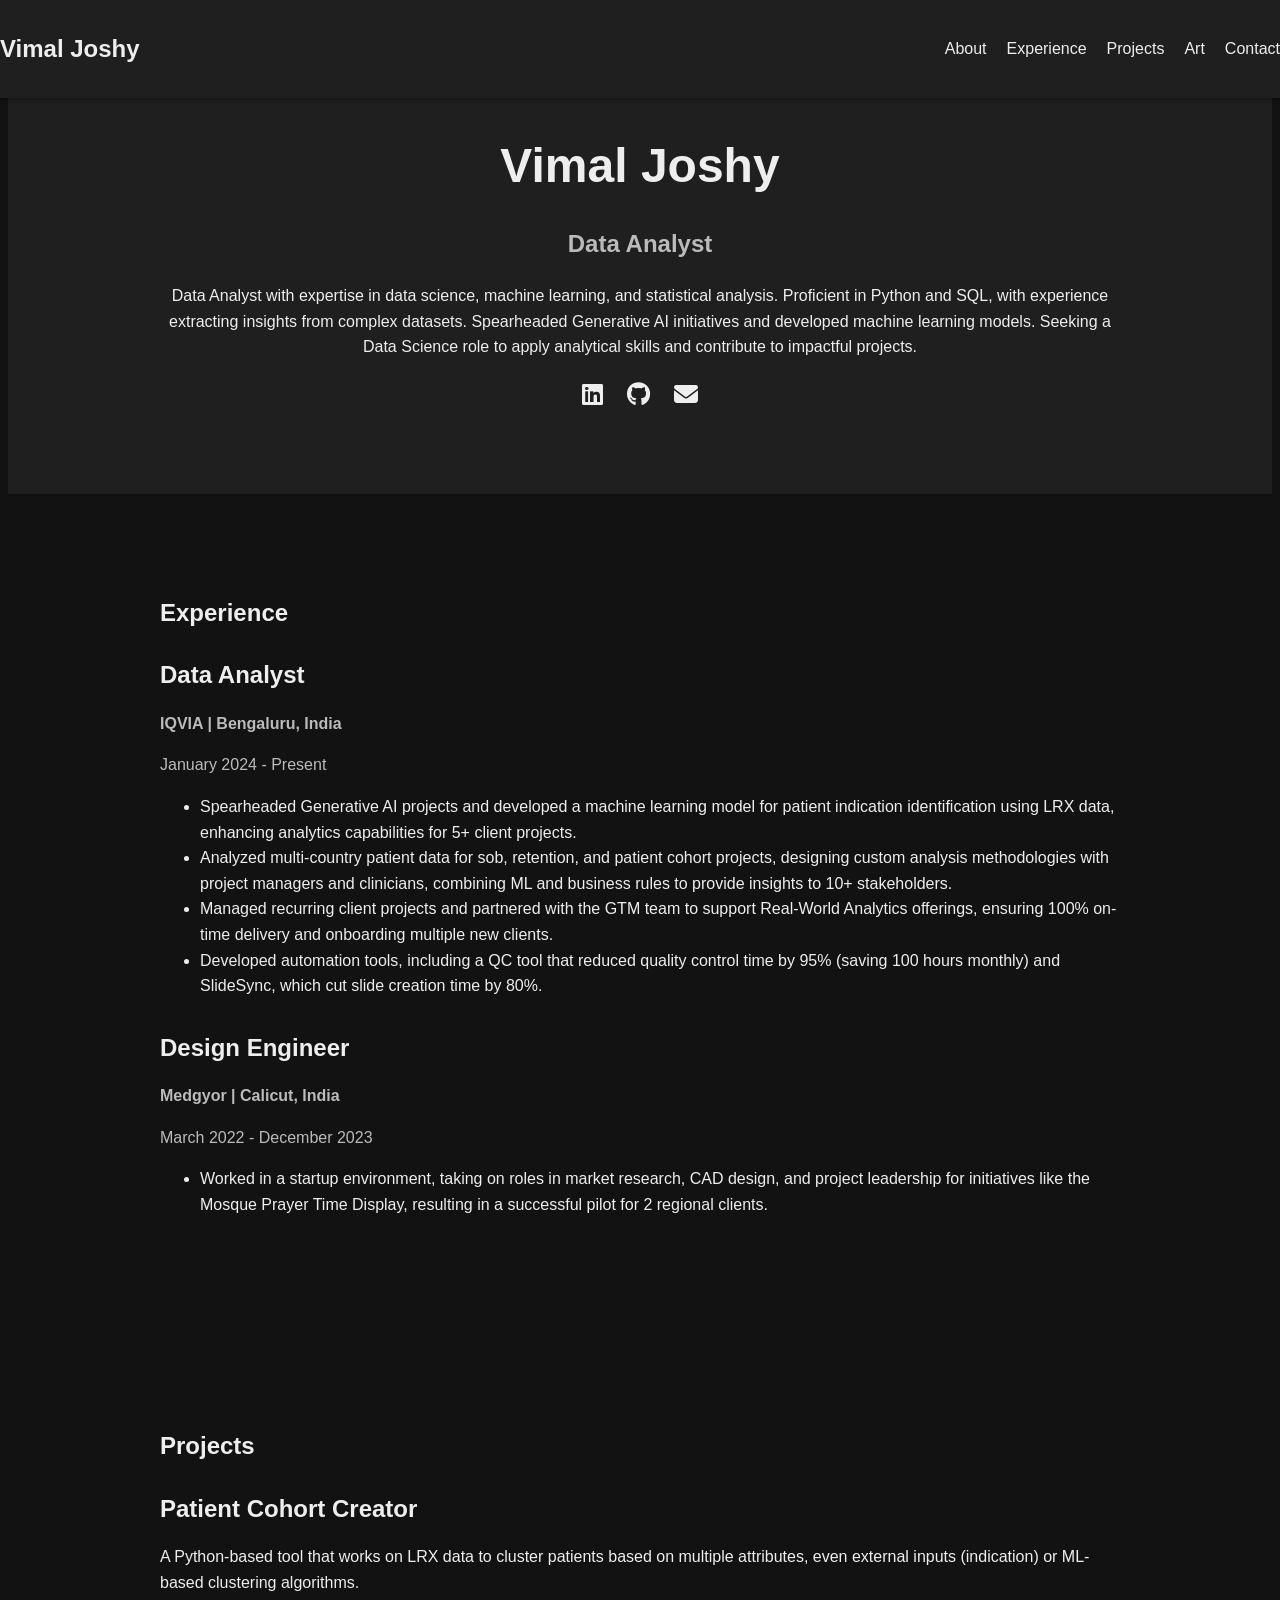
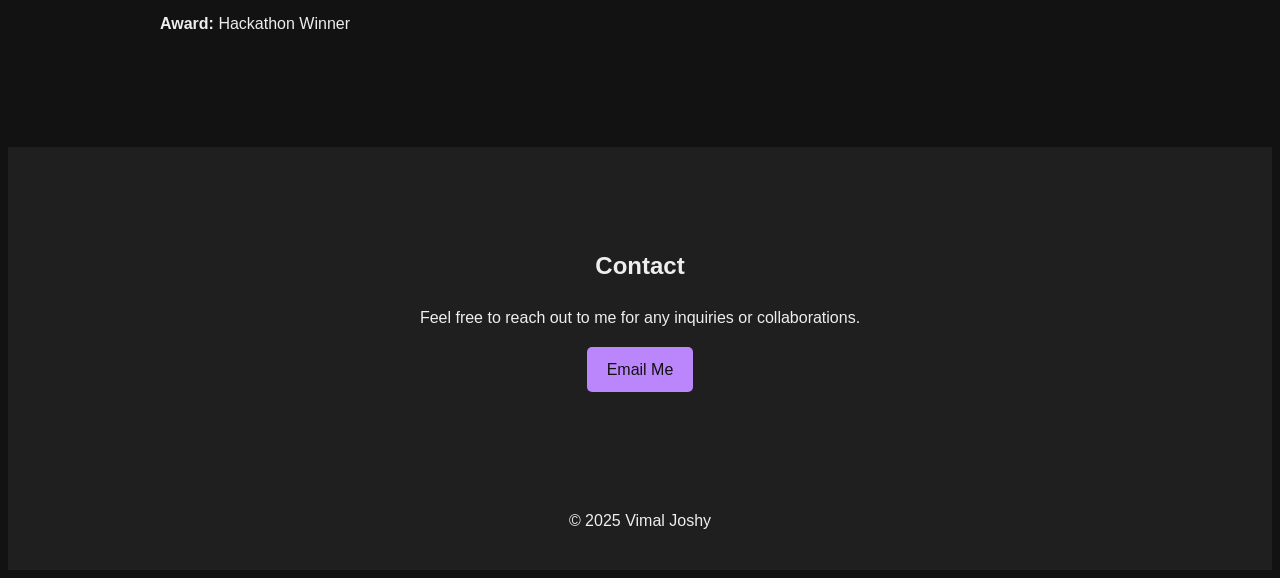
==== index.html @ 8102b86f "feat: Add dark theme and art page" ====
<!DOCTYPE html>
<html lang="en">
<head>
    <meta charset="UTF-8">
    <meta name="viewport" content="width=device-width, initial-scale=1.0">
    <title>Vimal Joshy | Data Analyst</title>
    <link rel="stylesheet" href="css/styles.css">
    <link rel="stylesheet" href="https://cdnjs.cloudflare.com/ajax/libs/font-awesome/6.5.1/css/all.min.css">
</head>
<body>
    <header>
        <nav>
            <div class="logo">
                <a href="#">Vimal Joshy</a>
            </div>
            <ul class="nav-links">
                <li><a href="#about">About</a></li>
                <li><a href="#experience">Experience</a></li>
                <li><a href="#projects">Projects</a></li>
                <li><a href="art.html">Art</a></li>
                <li><a href="#contact">Contact</a></li>
            </ul>
        </nav>
    </header>

    <section id="about">
        <div class="container">
            <h1>Vimal Joshy</h1>
            <h2>Data Analyst</h2>
            <p>Data Analyst with expertise in data science, machine learning, and statistical analysis. Proficient in Python and SQL, with experience extracting insights from complex datasets. Spearheaded Generative AI initiatives and developed machine learning models. Seeking a Data Science role to apply analytical skills and contribute to impactful projects.</p>
            <div class="social-links">
                <a href="https://www.linkedin.com/in/vimaljoshy/" target="_blank"><i class="fab fa-linkedin"></i></a>
                <a href="https://github.com/vmljsy" target="_blank"><i class="fab fa-github"></i></a>
                <a href="mailto:vimaljoshy2011@gmail.com"><i class="fas fa-envelope"></i></a>
            </div>
        </div>
    </section>

    <section id="experience">
        <div class="container">
            <h2>Experience</h2>
            <div class="job">
                <h3>Data Analyst</h3>
                <p class="company">IQVIA | Bengaluru, India</p>
                <p class="date">January 2024 - Present</p>
                <ul>
                    <li>Spearheaded Generative AI projects and developed a machine learning model for patient indication identification using LRX data, enhancing analytics capabilities for 5+ client projects.</li>
                    <li>Analyzed multi-country patient data for sob, retention, and patient cohort projects, designing custom analysis methodologies with project managers and clinicians, combining ML and business rules to provide insights to 10+ stakeholders.</li>
                    <li>Managed recurring client projects and partnered with the GTM team to support Real-World Analytics offerings, ensuring 100% on-time delivery and onboarding multiple new clients.</li>
                    <li>Developed automation tools, including a QC tool that reduced quality control time by 95% (saving 100 hours monthly) and SlideSync, which cut slide creation time by 80%.</li>
                </ul>
            </div>
            <div class="job">
                <h3>Design Engineer</h3>
                <p class="company">Medgyor | Calicut, India</p>
                <p class="date">March 2022 - December 2023</p>
                <ul>
                    <li>Worked in a startup environment, taking on roles in market research, CAD design, and project leadership for initiatives like the Mosque Prayer Time Display, resulting in a successful pilot for 2 regional clients.</li>
                </ul>
            </div>
        </div>
    </section>

    <section id="projects">
        <div class="container">
            <h2>Projects</h2>
            <div class="project">
                <h3>Patient Cohort Creator</h3>
                <p>A Python-based tool that works on LRX data to cluster patients based on multiple attributes, even external inputs (indication) or ML-based clustering algorithms.</p>
                <p><strong>Award:</strong> Hackathon Winner</p>
            </div>
            </div>
    </section>

    <section id="contact">
        <div class="container">
            <h2>Contact</h2>
            <p>Feel free to reach out to me for any inquiries or collaborations.</p>
            <a href="mailto:vimaljoshy2011@gmail.com" class="btn">Email Me</a>
        </div>
    </section>

    <footer>
        <div class="container">
            <p>&copy; 2025 Vimal Joshy</p>
        </div>
    </footer>

    <script src="js/script.js"></script>
</body>
</html>
---- css/styles.css ----
/* General Styles */
body {
    font-family: 'Roboto', sans-serif;
    line-height: 1.6;
    color: #eee;
    background-color: #121212;
}

.container {
    max-width: 960px;
    margin: 0 auto;
    padding: 0 20px;
}

/* Header */
header {
    background-color: #1f1f1f;
    box-shadow: 0 2px 5px rgba(0, 0, 0, 0.3);
    position: fixed;
    top: 0;
    left: 0;
    width: 100%;
    z-index: 100;
}

nav {
    display: flex;
    justify-content: space-between;
    align-items: center;
    padding: 20px 0;
}

.logo a {
    font-size: 24px;
    font-weight: bold;
    color: #eee;
    text-decoration: none;
}

.nav-links {
    display: flex;
    list-style: none;
}

.nav-links li {
    margin-left: 20px;
}

.nav-links a {
    color: #eee;
    text-decoration: none;
    transition: color 0.3s ease;
}

.nav-links a:hover {
    color: #bb86fc;
}

/* Sections */
section {
    padding: 80px 0;
}

#about {
    background-color: #1f1f1f;
    text-align: center;
}

#about h1 {
    font-size: 48px;
    margin-bottom: 10px;
}

#about h2 {
    font-size: 24px;
    color: #bbb;
    margin-bottom: 20px;
}

.social-links a {
    font-size: 24px;
    color: #eee;
    margin: 0 10px;
    transition: color 0.3s ease;
}

.social-links a:hover {
    color: #bb86fc;
}

/* Experience */
.job {
    margin-bottom: 30px;
}

.job h3 {
    font-size: 24px;
    margin-bottom: 5px;
}

.job .company {
    font-weight: bold;
    color: #bbb;
}

.job .date {
    color: #bbb;
}

/* Projects */
.project {
    margin-bottom: 30px;
}

.project h3 {
    font-size: 24px;
    margin-bottom: 5px;
}

/* Contact */
#contact {
    background-color: #1f1f1f;
    text-align: center;
}

.btn {
    display: inline-block;
    background-color: #bb86fc;
    color: #121212;
    padding: 10px 20px;
    border-radius: 5px;
    text-decoration: none;
    transition: background-color 0.3s ease;
}

.btn:hover {
    background-color: #a362f7;
}

/* Footer */
footer {
    background-color: #1f1f1f;
    color: #eee;
    text-align: center;
    padding: 20px 0;
}
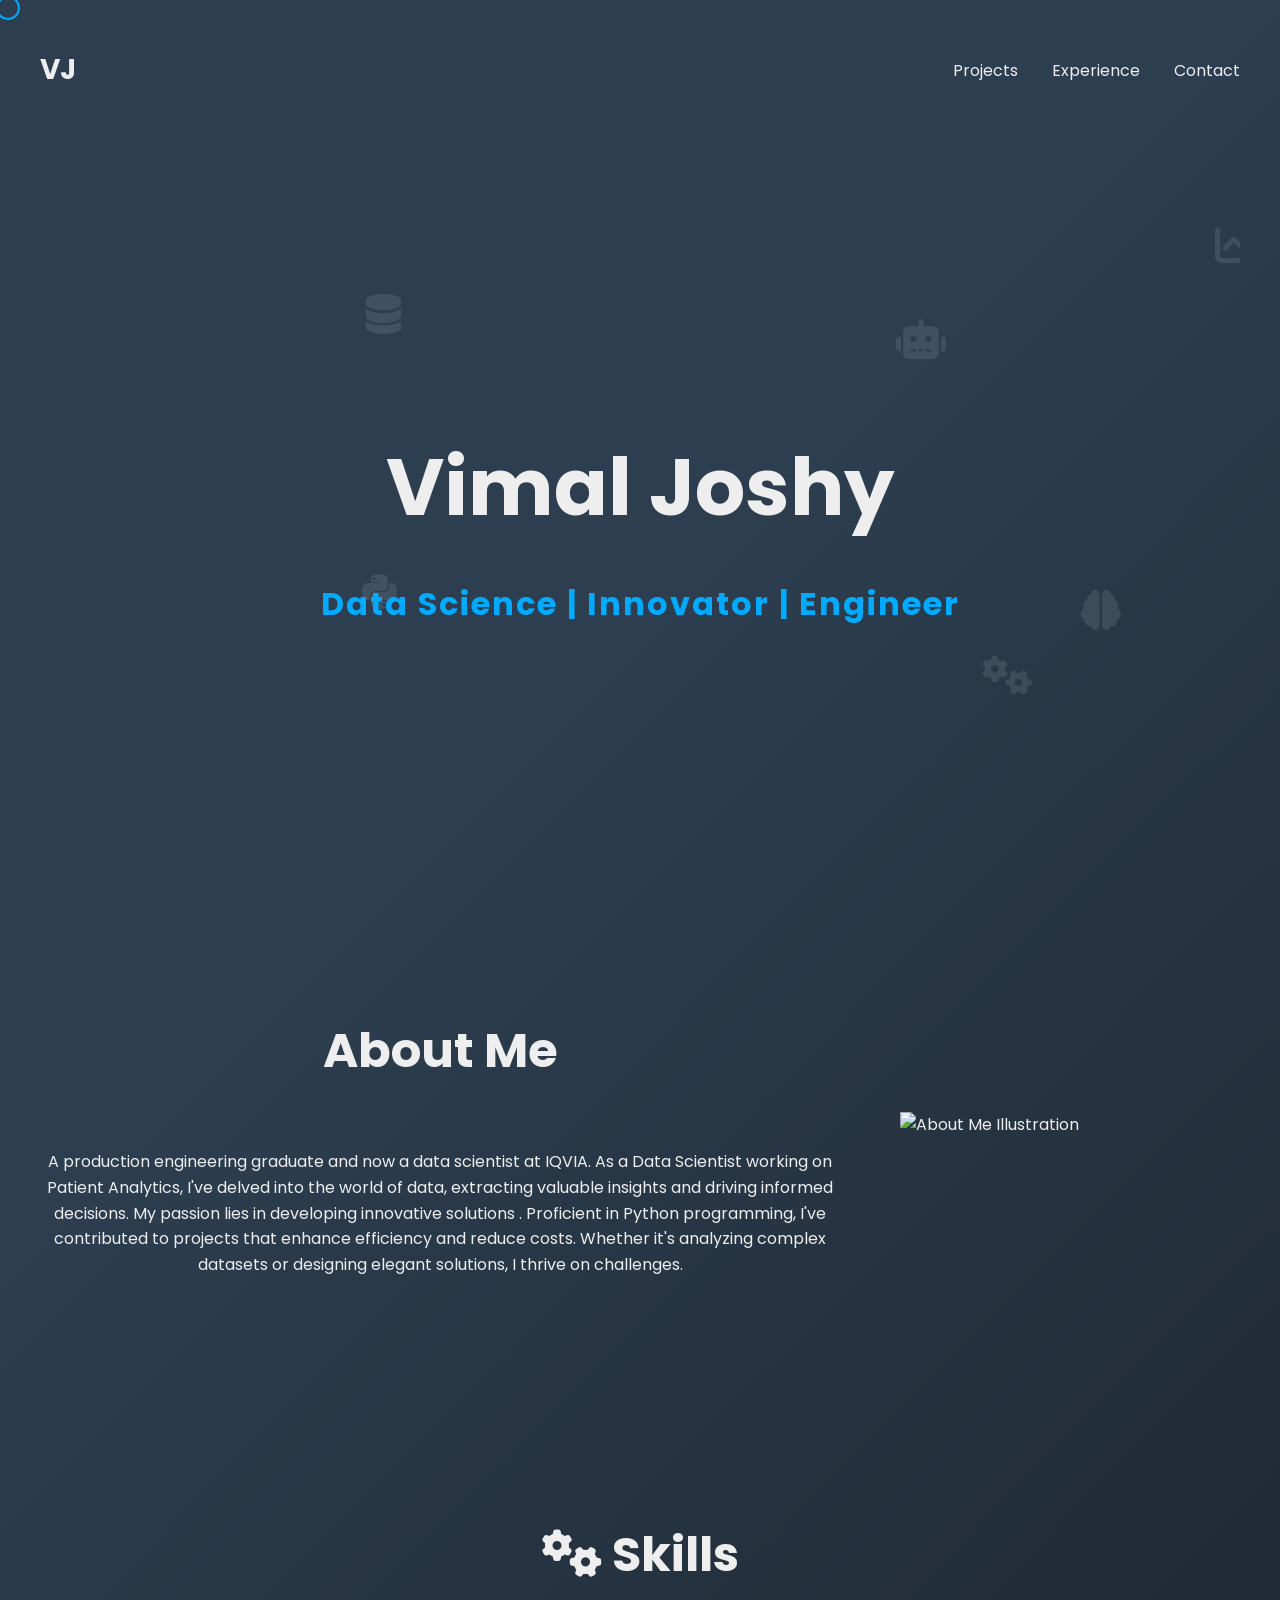
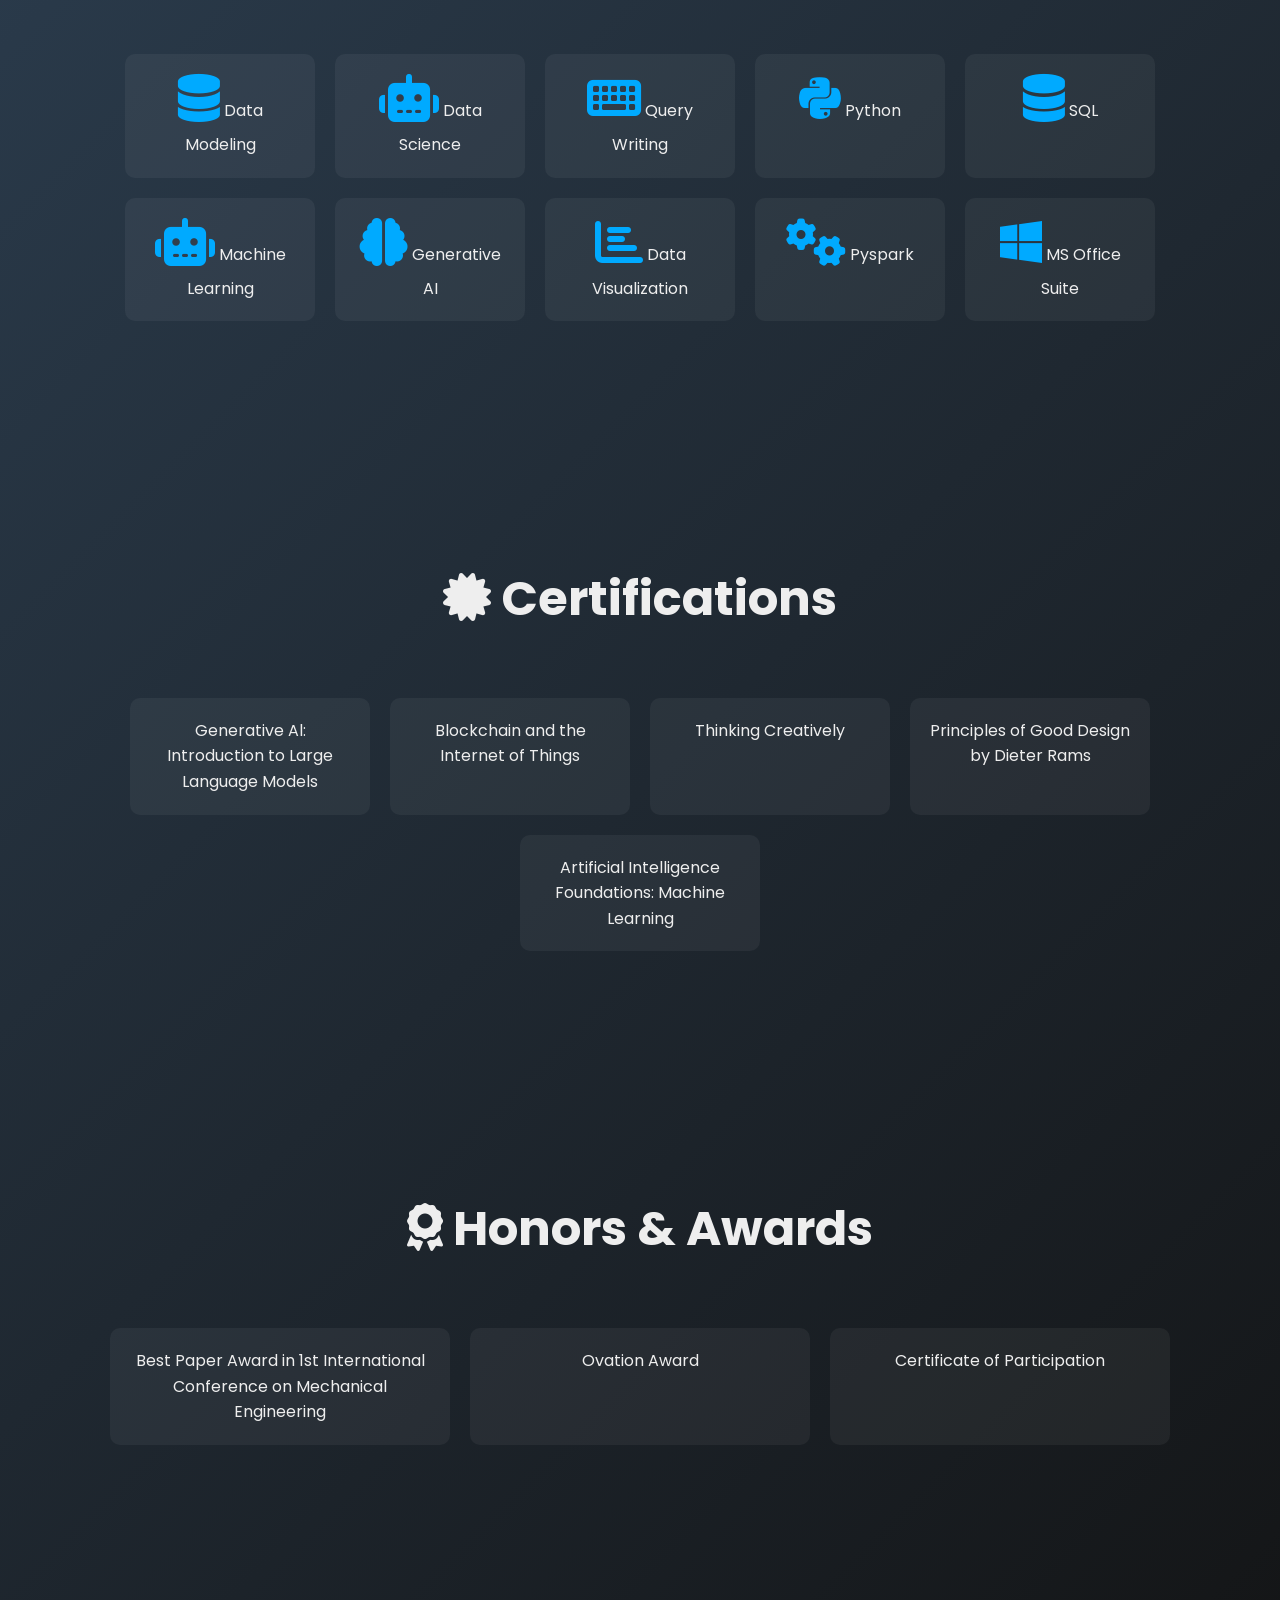
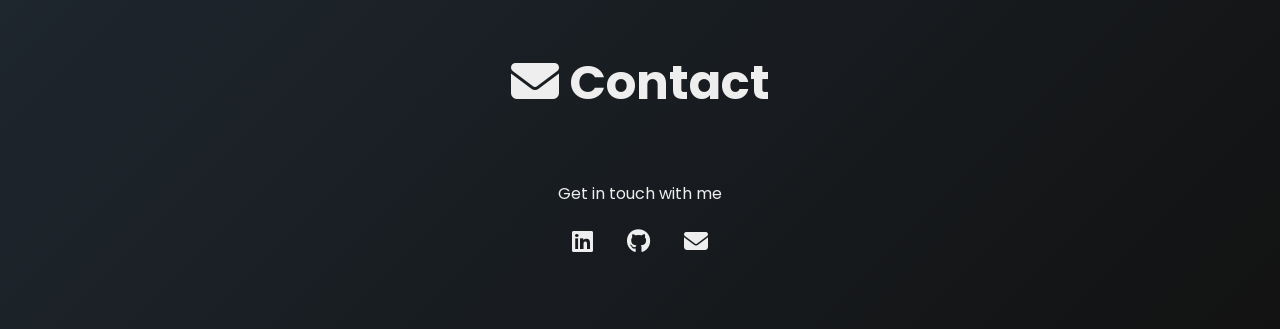
==== commit 6bfc036c: "feat: Update website with new content and design" ====
--- a/index.html
+++ b/index.html
@@ -5,86 +5,99 @@
     <meta name="viewport" content="width=device-width, initial-scale=1.0">
     <title>Vimal Joshy | Data Analyst</title>
     <link rel="stylesheet" href="css/styles.css">
+    <link rel="shortcut icon" href="favicon.ico" type="image/x-icon">
     <link rel="stylesheet" href="https://cdnjs.cloudflare.com/ajax/libs/font-awesome/6.5.1/css/all.min.css">
 </head>
 <body>
-    <header>
-        <nav>
+    <div class="cursor"></div>
+
+    <div class="container">
+        <header>
             <div class="logo">
-                <a href="#">Vimal Joshy</a>
+                <a href="#">VJ</a>
             </div>
-            <ul class="nav-links">
-                <li><a href="#about">About</a></li>
-                <li><a href="#experience">Experience</a></li>
-                <li><a href="#projects">Projects</a></li>
-                <li><a href="art.html">Art</a></li>
-                <li><a href="#contact">Contact</a></li>
-            </ul>
-        </nav>
-    </header>
+            <nav>
+                <a href="#projects">Projects</a>
+                <a href="#experience">Experience</a>
+                <a href="#contact">Contact</a>
+            </nav>
+        </header>
 
-    <section id="about">
-        <div class="container">
-            <h1>Vimal Joshy</h1>
-            <h2>Data Analyst</h2>
-            <p>Data Analyst with expertise in data science, machine learning, and statistical analysis. Proficient in Python and SQL, with experience extracting insights from complex datasets. Spearheaded Generative AI initiatives and developed machine learning models. Seeking a Data Science role to apply analytical skills and contribute to impactful projects.</p>
+        <main>
+            <section id="hero">
+                <div class="floating-icons">
+                    <i class="fas fa-brain"></i>
+                    <i class="fas fa-database"></i>
+                    <i class="fas fa-robot"></i>
+                    <i class="fas fa-chart-line"></i>
+                    <i class="fab fa-python"></i>
+                    <i class="fas fa-cogs"></i>
+                </div>
+                <div class="hero-content">
+                    <h1>Vimal Joshy</h1>
+                    <h2>Data Science | Innovator | Engineer</h2>
+                </div>
+            </section>
+
+            <section id="about">
+                <div class="about-content">
+                    <div class="about-text">
+                        <h2>About Me</h2>
+                        <p>A production engineering graduate and now a data scientist at IQVIA. As a Data Scientist working on Patient Analytics, I've delved into the world of data, extracting valuable insights and driving informed decisions. My passion lies in developing innovative solutions . Proficient in Python programming, I've contributed to projects that enhance efficiency and reduce costs. Whether it's analyzing complex datasets or designing elegant solutions, I thrive on challenges.</p>
+                    </div>
+                    <div class="about-image">
+                        <img src="images/feeling_proud.svg" alt="About Me Illustration">
+                    </div>
+                </div>
+            </section>
+
+            <section id="skills">
+                <h2><i class="fas fa-cogs"></i> Skills</h2>
+                <div class="skills-container">
+                    <div class="skill-card"><i class="fas fa-database"></i> Data Modeling</div>
+                    <div class="skill-card"><i class="fas fa-robot"></i> Data Science</div>
+                    <div class="skill-card"><i class="fas fa-keyboard"></i> Query Writing</div>
+                    <div class="skill-card"><i class="fab fa-python"></i> Python</div>
+                    <div class="skill-card"><i class="fas fa-database"></i> SQL</div>
+                    <div class="skill-card"><i class="fas fa-robot"></i> Machine Learning</div>
+                    <div class="skill-card"><i class="fas fa-brain"></i> Generative AI</div>
+                    <div class="skill-card"><i class="fas fa-chart-bar"></i> Data Visualization</div>
+                    <div class="skill-card"><i class="fas fa-cogs"></i> Pyspark</div>
+                    <div class="skill-card"><i class="fab fa-windows"></i> MS Office Suite</div>
+                </div>
+            </section>
+
+            <section id="certifications">
+                <h2><i class="fas fa-certificate"></i> Certifications</h2>
+                <div class="certifications-container">
+                    <div class="certification-card">Generative Al: Introduction to Large Language Models</div>
+                    <div class="certification-card">Blockchain and the Internet of Things</div>
+                    <div class="certification-card">Thinking Creatively</div>
+                    <div class="certification-card">Principles of Good Design by Dieter Rams</div>
+                    <div class="certification-card">Artificial Intelligence Foundations: Machine Learning</div>
+                </div>
+            </section>
+
+            <section id="honors-awards">
+                <h2><i class="fas fa-award"></i> Honors & Awards</h2>
+                <div class="awards-container">
+                    <div class="award-card">Best Paper Award in 1st International Conference on Mechanical Engineering</div>
+                    <div class="award-card">Ovation Award</div>
+                    <div class="award-card">Certificate of Participation</div>
+                </div>
+            </section>
+        </main>
+
+        <footer id="contact">
+            <h2><i class="fas fa-envelope"></i> Contact</h2>
+            <p>Get in touch with me</p>
             <div class="social-links">
                 <a href="https://www.linkedin.com/in/vimaljoshy/" target="_blank"><i class="fab fa-linkedin"></i></a>
                 <a href="https://github.com/vmljsy" target="_blank"><i class="fab fa-github"></i></a>
                 <a href="mailto:vimaljoshy2011@gmail.com"><i class="fas fa-envelope"></i></a>
             </div>
-        </div>
-    </section>
-
-    <section id="experience">
-        <div class="container">
-            <h2>Experience</h2>
-            <div class="job">
-                <h3>Data Analyst</h3>
-                <p class="company">IQVIA | Bengaluru, India</p>
-                <p class="date">January 2024 - Present</p>
-                <ul>
-                    <li>Spearheaded Generative AI projects and developed a machine learning model for patient indication identification using LRX data, enhancing analytics capabilities for 5+ client projects.</li>
-                    <li>Analyzed multi-country patient data for sob, retention, and patient cohort projects, designing custom analysis methodologies with project managers and clinicians, combining ML and business rules to provide insights to 10+ stakeholders.</li>
-                    <li>Managed recurring client projects and partnered with the GTM team to support Real-World Analytics offerings, ensuring 100% on-time delivery and onboarding multiple new clients.</li>
-                    <li>Developed automation tools, including a QC tool that reduced quality control time by 95% (saving 100 hours monthly) and SlideSync, which cut slide creation time by 80%.</li>
-                </ul>
-            </div>
-            <div class="job">
-                <h3>Design Engineer</h3>
-                <p class="company">Medgyor | Calicut, India</p>
-                <p class="date">March 2022 - December 2023</p>
-                <ul>
-                    <li>Worked in a startup environment, taking on roles in market research, CAD design, and project leadership for initiatives like the Mosque Prayer Time Display, resulting in a successful pilot for 2 regional clients.</li>
-                </ul>
-            </div>
-        </div>
-    </section>
-
-    <section id="projects">
-        <div class="container">
-            <h2>Projects</h2>
-            <div class="project">
-                <h3>Patient Cohort Creator</h3>
-                <p>A Python-based tool that works on LRX data to cluster patients based on multiple attributes, even external inputs (indication) or ML-based clustering algorithms.</p>
-                <p><strong>Award:</strong> Hackathon Winner</p>
-            </div>
-            </div>
-    </section>
-
-    <section id="contact">
-        <div class="container">
-            <h2>Contact</h2>
-            <p>Feel free to reach out to me for any inquiries or collaborations.</p>
-            <a href="mailto:vimaljoshy2011@gmail.com" class="btn">Email Me</a>
-        </div>
-    </section>
-
-    <footer>
-        <div class="container">
-            <p>&copy; 2025 Vimal Joshy</p>
-        </div>
-    </footer>
+        </footer>
+    </div>
 
     <script src="js/script.js"></script>
 </body>
--- a/css/styles.css
+++ b/css/styles.css
@@ -1,146 +1,347 @@
+@import url('https://fonts.googleapis.com/css2?family=Poppins:wght@300;400;500;600;700&display=swap');
+
 /* General Styles */
 body {
-    font-family: 'Roboto', sans-serif;
+    font-family: 'Poppins', sans-serif;
     line-height: 1.6;
     color: #eee;
     background-color: #121212;
+    background-image: linear-gradient(315deg, #121212 0%, #2c3e50 74%);
+    overflow-x: hidden;
 }
 
 .container {
-    max-width: 960px;
+    max-width: 1200px;
     margin: 0 auto;
     padding: 0 20px;
 }
 
+/* Cursor */
+.cursor {
+    width: 20px;
+    height: 20px;
+    border: 2px solid #00aaff;
+    border-radius: 50%;
+    position: absolute;
+    pointer-events: none;
+    transform: translate(-50%, -50%);
+    transition: all 0.1s ease;
+    z-index: 9999;
+}
+
 /* Header */
 header {
-    background-color: #1f1f1f;
-    box-shadow: 0 2px 5px rgba(0, 0, 0, 0.3);
-    position: fixed;
+    display: flex;
+    justify-content: space-between;
+    align-items: center;
+    padding: 40px 0;
+}
+
+.logo a {
+    font-size: 28px;
+    font-weight: bold;
+    color: #eee;
+    text-decoration: none;
+}
+
+nav a {
+    margin-left: 30px;
+    color: #eee;
+    text-decoration: none;
+    transition: color 0.3s ease;
+}
+
+nav a:hover {
+    color: #00aaff;
+}
+
+/* Floating Icons */
+.floating-icons {
+    position: absolute;
     top: 0;
     left: 0;
     width: 100%;
-    z-index: 100;
-}
-
-nav {
-    display: flex;
+    height: 100%;
+    overflow: hidden;
+    z-index: -1;
+}
+
+.floating-icons i {
+    position: absolute;
+    color: rgba(255, 255, 255, 0.1);
+    font-size: 40px;
+    animation: float 20s infinite linear;
+}
+
+@keyframes float {
+    0% {
+        transform: translateY(0) rotate(0deg);
+    }
+    100% {
+        transform: translateY(-1000px) rotate(720deg);
+    }
+}
+
+/* Hero Section */
+#hero {
+    height: 60vh;
+    display: flex;
+    justify-content: center;
+    align-items: center;
+    text-align: center;
+}
+
+.hero-content h1 {
+    font-size: 80px;
+    margin-bottom: 10px;
+}
+
+.hero-content h2 {
+    font-size: 32px;
+    color: #00aaff;
+    letter-spacing: 2px;
+    margin-bottom: 20px;
+}
+
+.hero-content p {
+    font-size: 24px;
+    color: #bbb;
+}
+
+#about .about-content {
+    display: flex;
+    align-items: center;
+    gap: 60px;
+}
+
+#about .about-image img {
+    max-width: 400px;
+}
+
+/* Sections */
+section {
+    padding: 100px 0;
+    opacity: 0;
+    transform: translateY(50px);
+    transition: opacity 0.6s ease-out, transform 0.6s ease-out;
+}
+
+section.visible {
+    opacity: 1;
+    transform: translateY(0);
+}
+
+h2 {
+    font-size: 48px;
+    text-align: center;
+    margin-bottom: 60px;
+}
+
+/* About Section */
+#about p {
+    max-width: 800px;
+    margin: 0 auto;
+    text-align: center;
+}
+
+/* Skills Section */
+#skills .skills-container {
+    display: flex;
+    flex-wrap: wrap;
+    justify-content: center;
+    gap: 20px;
+}
+
+#skills .skill-card {
+    background-color: rgba(255, 255, 255, 0.05);
+    padding: 20px;
+    border-radius: 10px;
+    text-align: center;
+    transition: transform 0.3s ease, box-shadow 0.3s ease;
+    width: 150px;
+}
+
+#skills .skill-card:hover {
+    transform: translateY(-10px);
+    box-shadow: 0 10px 20px rgba(0, 0, 0, 0.3);
+}
+
+#skills .skill-card i {
+    font-size: 48px;
+    margin-bottom: 10px;
+    color: #00aaff;
+}
+
+/* Projects Section */
+#about .about-content {
+    display: flex;
+    align-items: center;
+    gap: 60px;
+}
+
+#about .about-image img {
+    max-width: 400px;
+}
+
+/* Projects Section */
+.project-card {
+    display: flex;
+    gap: 40px;
+    margin-bottom: 60px;
+    background-color: rgba(255, 255, 255, 0.05);
+    padding: 40px;
+    border-radius: 10px;
+    transition: transform 0.3s ease, box-shadow 0.3s ease;
+}
+
+.project-card:hover {
+    transform: translateY(-10px);
+    box-shadow: 0 10px 20px rgba(0, 0, 0, 0.3);
+}
+
+.project-image img {
+    width: 400px;
+    height: 300px;
+    object-fit: cover;
+    border-radius: 10px;
+}
+
+.project-info {
+    display: flex;
+    flex-direction: column;
     justify-content: space-between;
-    align-items: center;
-    padding: 20px 0;
-}
-
-.logo a {
-    font-size: 24px;
-    font-weight: bold;
-    color: #eee;
-    text-decoration: none;
-}
-
-.nav-links {
-    display: flex;
-    list-style: none;
-}
-
-.nav-links li {
-    margin-left: 20px;
-}
-
-.nav-links a {
-    color: #eee;
+}
+
+.project-info h3 {
+    font-size: 28px;
+    margin-bottom: 10px;
+}
+
+.project-links a {
+    margin-right: 20px;
+    color: #00aaff;
     text-decoration: none;
     transition: color 0.3s ease;
 }
 
-.nav-links a:hover {
-    color: #bb86fc;
-}
-
-/* Sections */
-section {
-    padding: 80px 0;
-}
-
-#about {
-    background-color: #1f1f1f;
-    text-align: center;
-}
-
-#about h1 {
-    font-size: 48px;
-    margin-bottom: 10px;
-}
-
-#about h2 {
-    font-size: 24px;
-    color: #bbb;
-    margin-bottom: 20px;
-}
-
-.social-links a {
+.project-links a:hover {
+    text-decoration: underline;
+}
+
+/* Experience Section */
+.experience-timeline {
+    position: relative;
+    max-width: 800px;
+    margin: 0 auto;
+}
+
+.experience-timeline::after {
+    content: '';
+    position: absolute;
+    width: 2px;
+    background-color: #00aaff;
+    top: 0;
+    bottom: 0;
+    left: 50%;
+    margin-left: -1px;
+}
+
+.timeline-item {
+    padding: 10px 40px;
+    position: relative;
+    width: 50%;
+}
+
+.timeline-item:nth-child(odd) {
+    left: 0;
+}
+
+.timeline-item:nth-child(even) {
+    left: 50%;
+}
+
+.timeline-dot {
+    content: '';
+    position: absolute;
+    width: 16px;
+    height: 16px;
+    background-color: #00aaff;
+    border-radius: 50%;
+    top: 28px;
+    z-index: 1;
+}
+
+.timeline-item:nth-child(odd) .timeline-dot {
+    right: -8px;
+}
+
+.timeline-item:nth-child(even) .timeline-dot {
+    left: -8px;
+}
+
+.timeline-content {
+    padding: 20px 30px;
+    background-color: rgba(255, 255, 255, 0.05);
+    border-radius: 10px;
+}
+
+/* Certifications Section */
+#certifications .certifications-container {
+    display: flex;
+    flex-wrap: wrap;
+    justify-content: center;
+    gap: 20px;
+}
+
+#certifications .certification-card {
+    background-color: rgba(255, 255, 255, 0.05);
+    padding: 20px;
+    border-radius: 10px;
+    text-align: center;
+    transition: transform 0.3s ease, box-shadow 0.3s ease;
+    width: 200px;
+}
+
+#certifications .certification-card:hover {
+    transform: translateY(-10px);
+    box-shadow: 0 10px 20px rgba(0, 0, 0, 0.3);
+}
+
+/* Honors-Awards Section */
+#honors-awards .awards-container {
+    display: flex;
+    flex-wrap: wrap;
+    justify-content: center;
+    gap: 20px;
+}
+
+#honors-awards .award-card {
+    background-color: rgba(255, 255, 255, 0.05);
+    padding: 20px;
+    border-radius: 10px;
+    text-align: center;
+    transition: transform 0.3s ease, box-shadow 0.3s ease;
+    width: 300px;
+}
+
+#honors-awards .award-card:hover {
+    transform: translateY(-10px);
+    box-shadow: 0 10px 20px rgba(0, 0, 0, 0.3);
+}
+
+/* Footer */
+footer {
+    text-align: center;
+    padding: 60px 0;
+}
+
+footer .social-links a {
     font-size: 24px;
     color: #eee;
-    margin: 0 10px;
+    margin: 0 15px;
     transition: color 0.3s ease;
 }
 
-.social-links a:hover {
-    color: #bb86fc;
-}
-
-/* Experience */
-.job {
-    margin-bottom: 30px;
-}
-
-.job h3 {
-    font-size: 24px;
-    margin-bottom: 5px;
-}
-
-.job .company {
-    font-weight: bold;
-    color: #bbb;
-}
-
-.job .date {
-    color: #bbb;
-}
-
-/* Projects */
-.project {
-    margin-bottom: 30px;
-}
-
-.project h3 {
-    font-size: 24px;
-    margin-bottom: 5px;
-}
-
-/* Contact */
-#contact {
-    background-color: #1f1f1f;
-    text-align: center;
-}
-
-.btn {
-    display: inline-block;
-    background-color: #bb86fc;
-    color: #121212;
-    padding: 10px 20px;
-    border-radius: 5px;
-    text-decoration: none;
-    transition: background-color 0.3s ease;
-}
-
-.btn:hover {
-    background-color: #a362f7;
-}
-
-/* Footer */
-footer {
-    background-color: #1f1f1f;
-    color: #eee;
-    text-align: center;
-    padding: 20px 0;
-}
+footer .social-links a:hover {
+    color: #00aaff;
+}
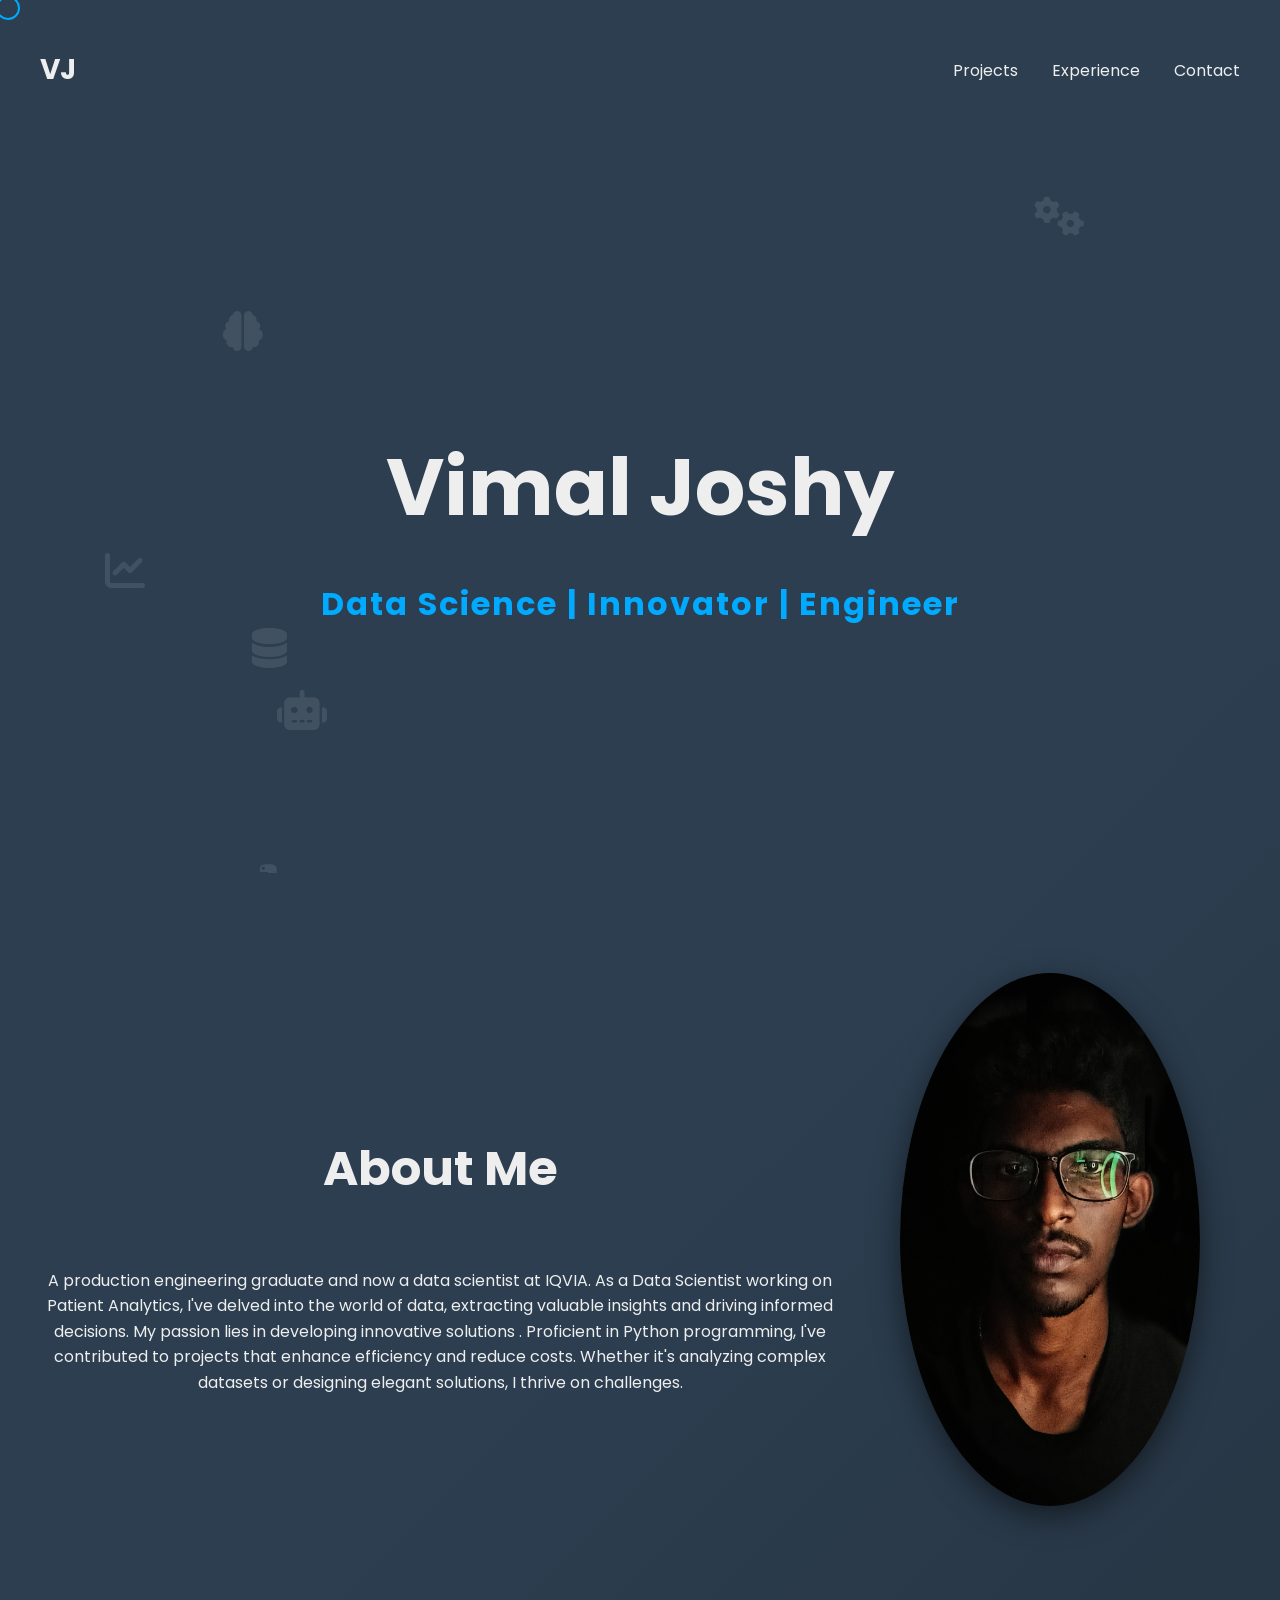
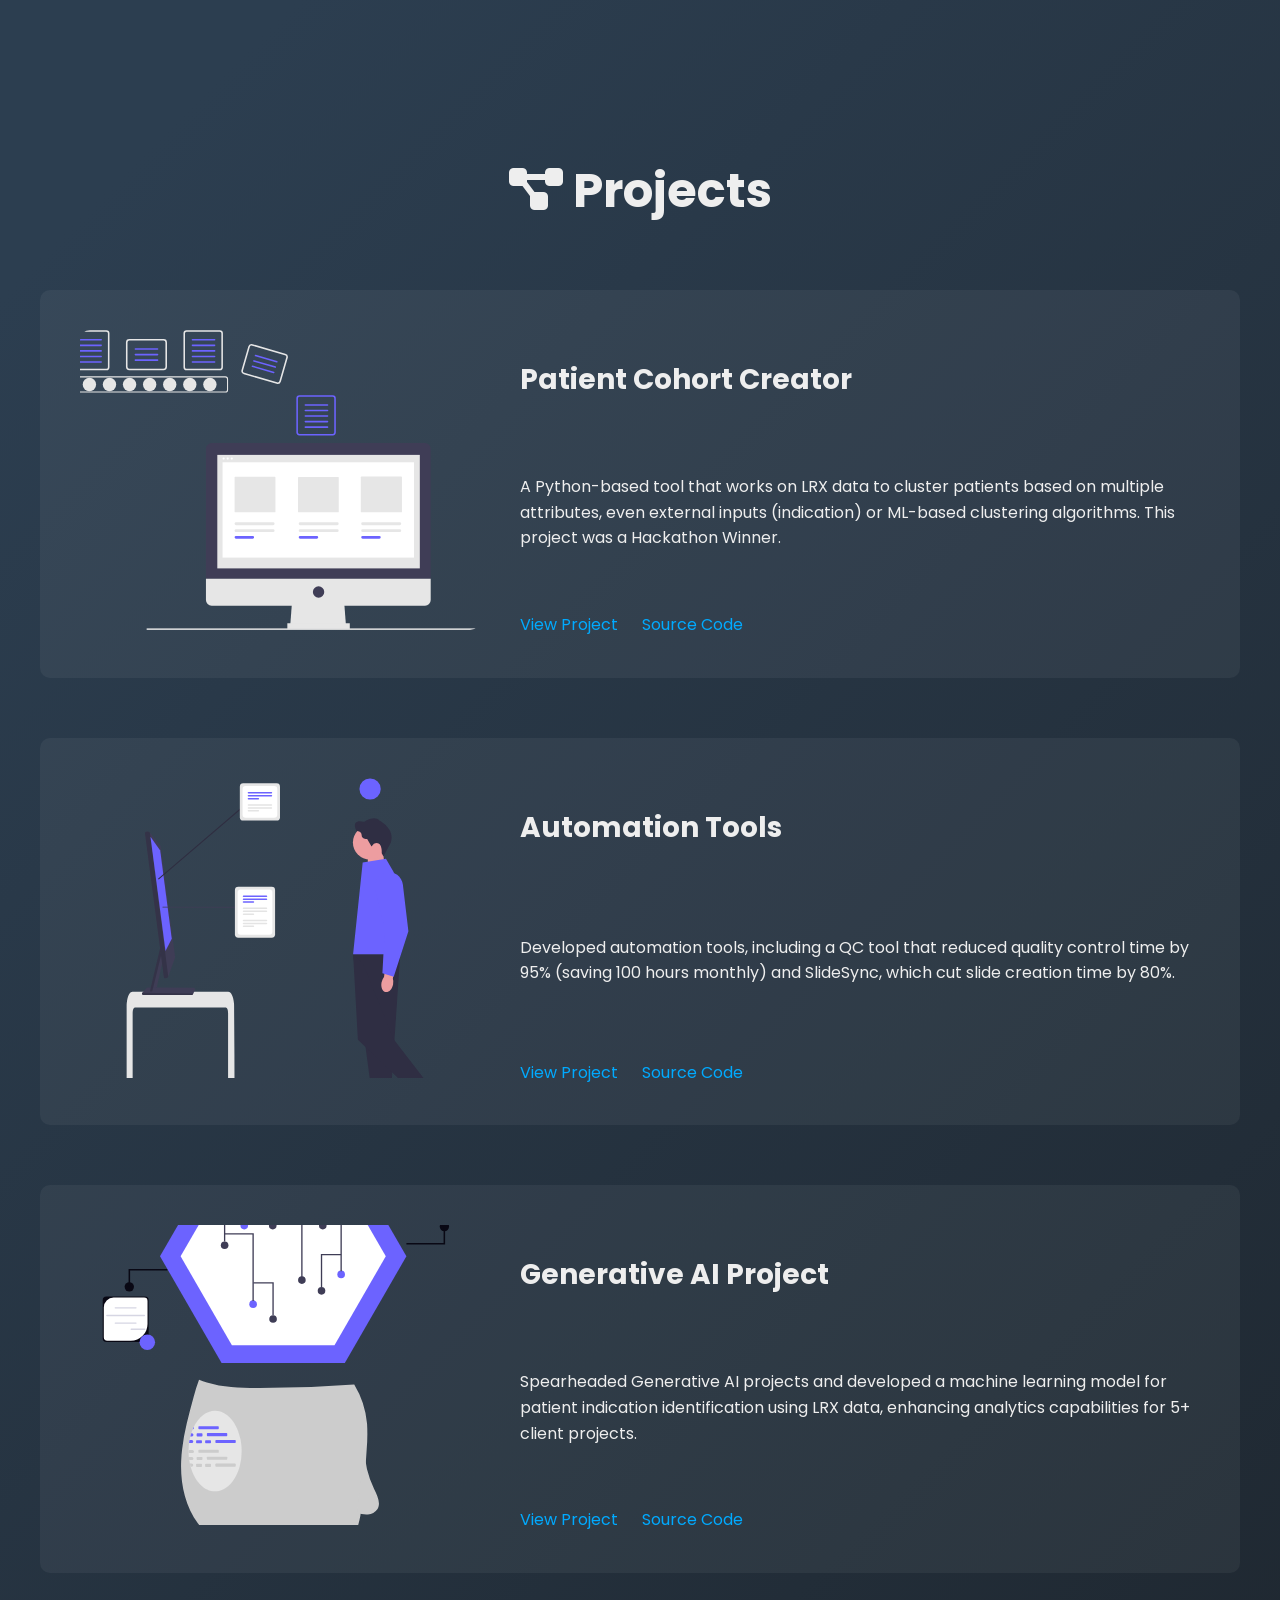
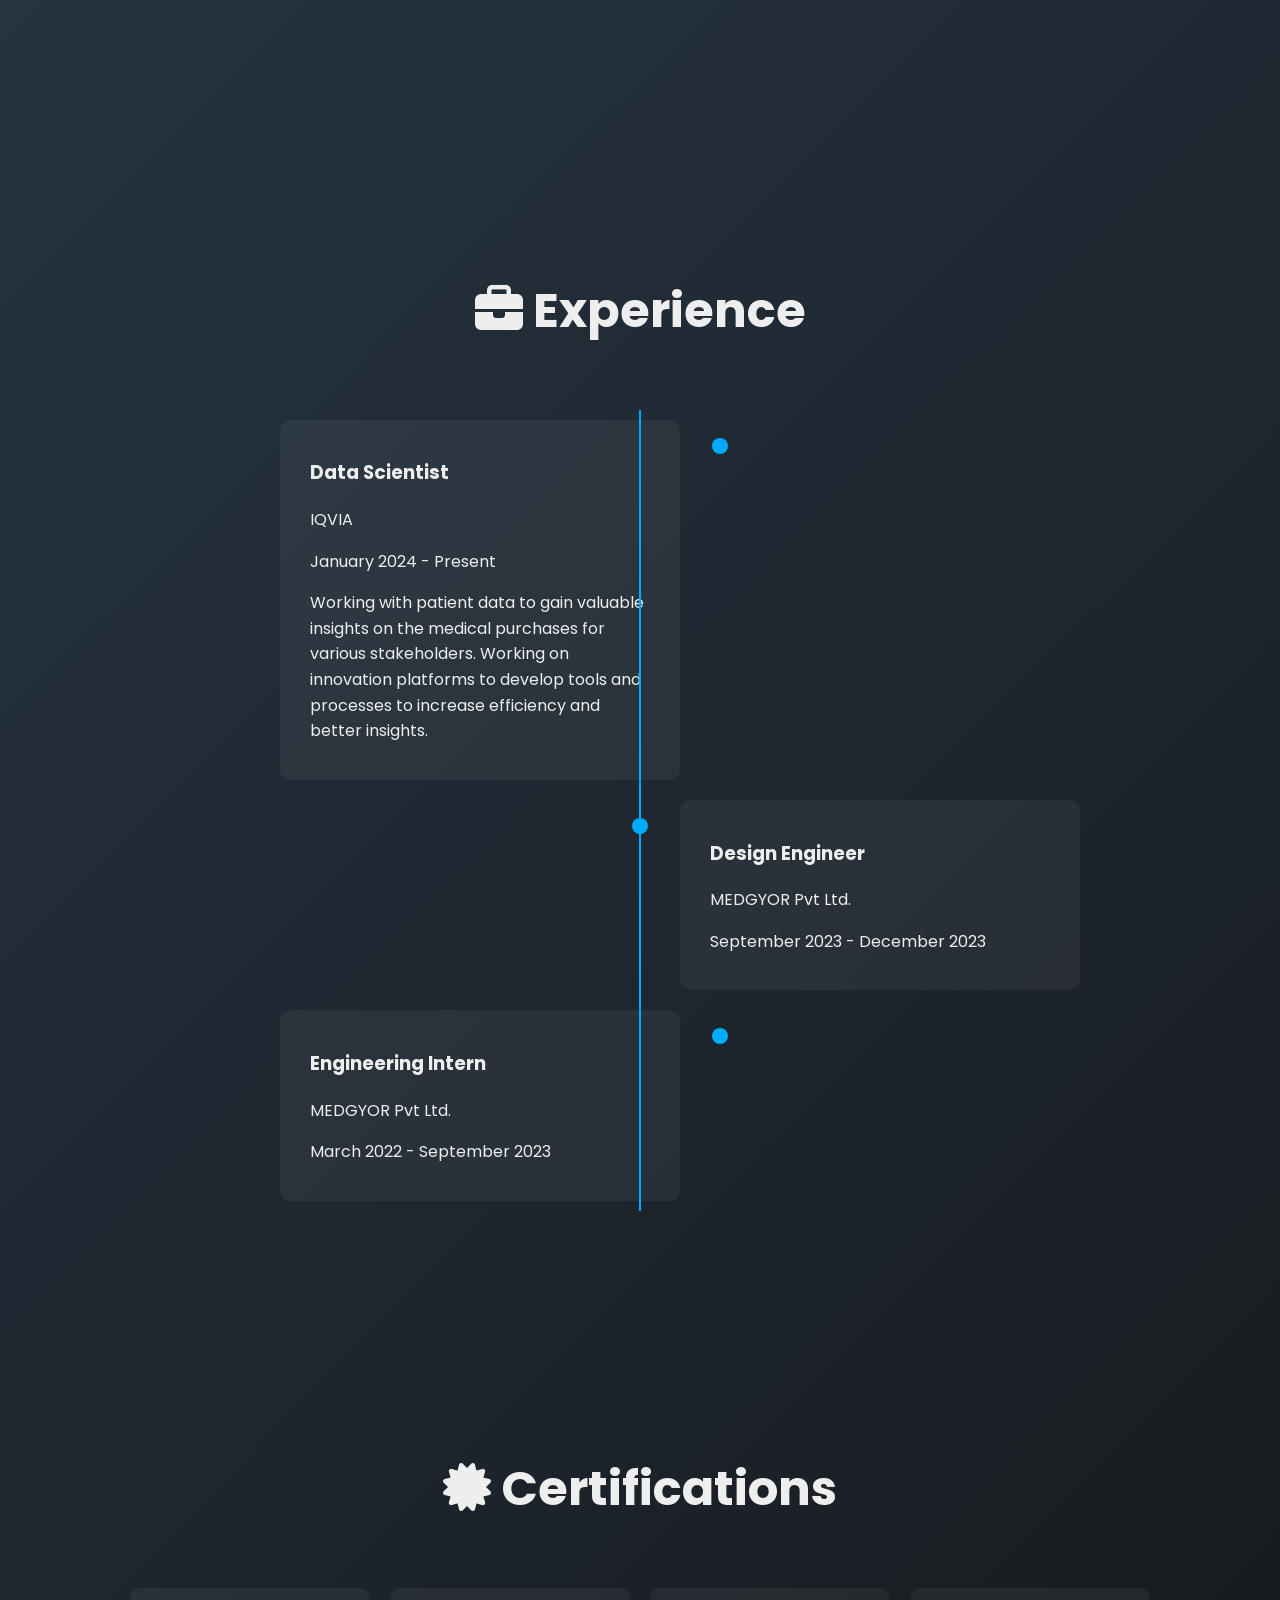
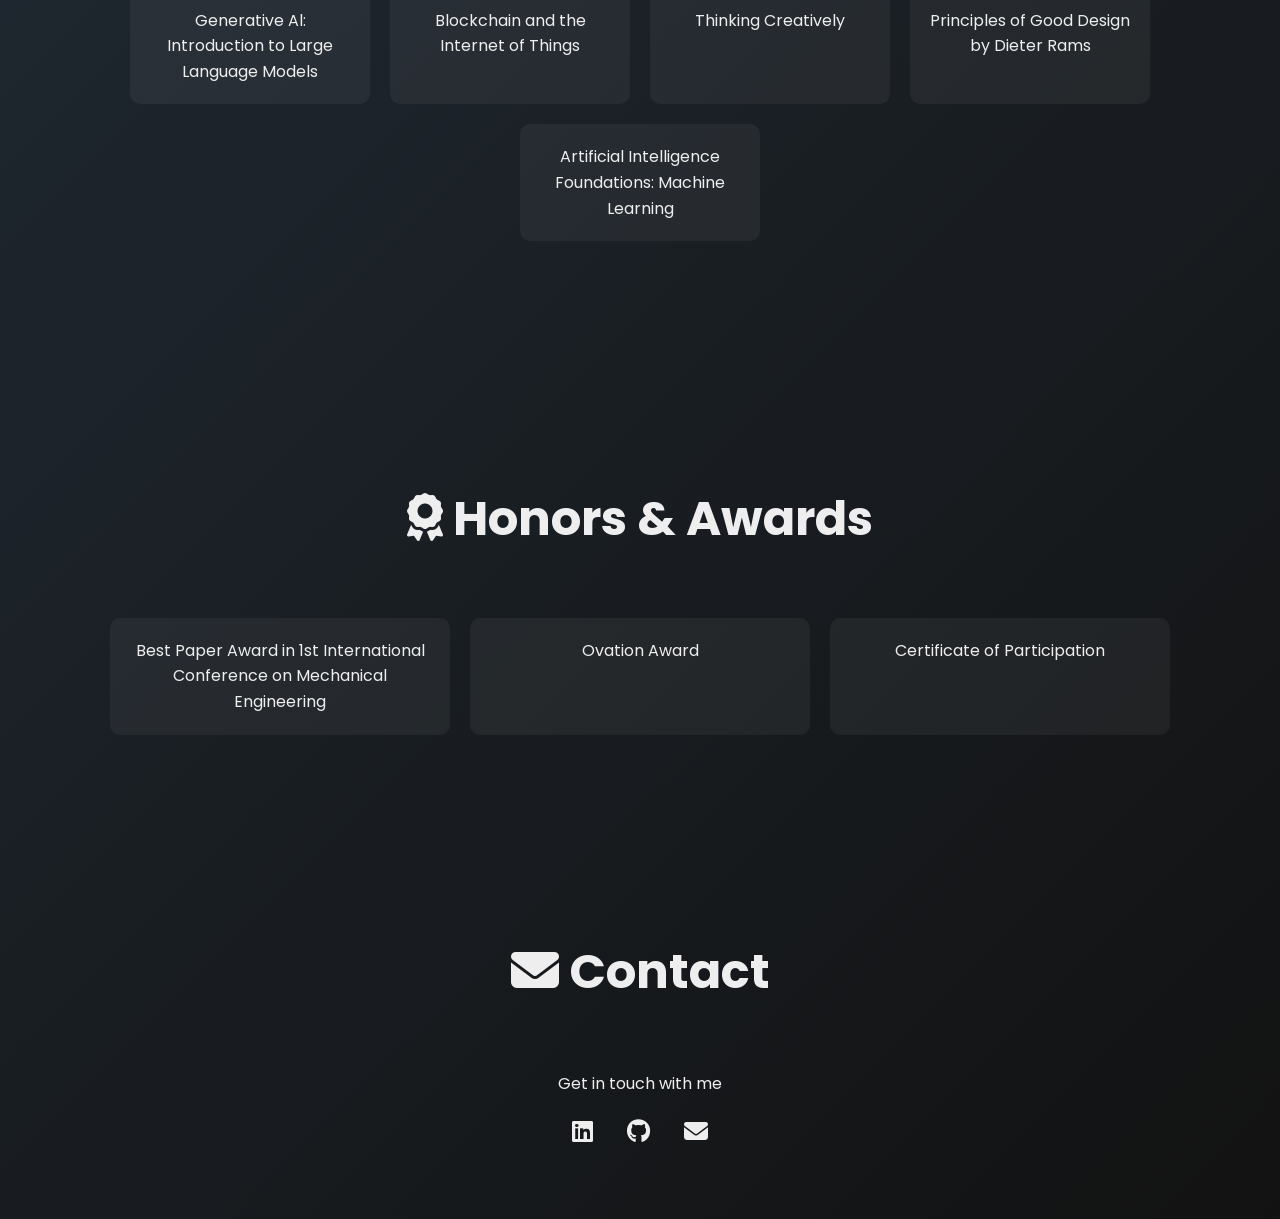
==== commit cbeb478c: "feat: Update website with new content and design" ====
--- a/index.html
+++ b/index.html
@@ -46,24 +46,82 @@
                         <p>A production engineering graduate and now a data scientist at IQVIA. As a Data Scientist working on Patient Analytics, I've delved into the world of data, extracting valuable insights and driving informed decisions. My passion lies in developing innovative solutions . Proficient in Python programming, I've contributed to projects that enhance efficiency and reduce costs. Whether it's analyzing complex datasets or designing elegant solutions, I thrive on challenges.</p>
                     </div>
                     <div class="about-image">
-                        <img src="images/feeling_proud.svg" alt="About Me Illustration">
+                        <img src="images/Profile_photo.jpg" alt="About Me Illustration">
                     </div>
                 </div>
             </section>
 
-            <section id="skills">
-                <h2><i class="fas fa-cogs"></i> Skills</h2>
-                <div class="skills-container">
-                    <div class="skill-card"><i class="fas fa-database"></i> Data Modeling</div>
-                    <div class="skill-card"><i class="fas fa-robot"></i> Data Science</div>
-                    <div class="skill-card"><i class="fas fa-keyboard"></i> Query Writing</div>
-                    <div class="skill-card"><i class="fab fa-python"></i> Python</div>
-                    <div class="skill-card"><i class="fas fa-database"></i> SQL</div>
-                    <div class="skill-card"><i class="fas fa-robot"></i> Machine Learning</div>
-                    <div class="skill-card"><i class="fas fa-brain"></i> Generative AI</div>
-                    <div class="skill-card"><i class="fas fa-chart-bar"></i> Data Visualization</div>
-                    <div class="skill-card"><i class="fas fa-cogs"></i> Pyspark</div>
-                    <div class="skill-card"><i class="fab fa-windows"></i> MS Office Suite</div>
+            <section id="projects">
+                <h2><i class="fas fa-project-diagram"></i> Projects</h2>
+                <div class="project-card">
+                    <div class="project-image">
+                        <img src="images/undraw_data-processing_z2q6.svg" alt="Project Image">
+                    </div>
+                    <div class="project-info">
+                        <h3>Patient Cohort Creator</h3>
+                        <p>A Python-based tool that works on LRX data to cluster patients based on multiple attributes, even external inputs (indication) or ML-based clustering algorithms. This project was a Hackathon Winner.</p>
+                        <div class="project-links">
+                            <a href="#">View Project</a>
+                            <a href="#">Source Code</a>
+                        </div>
+                    </div>
+                </div>
+                <div class="project-card">
+                    <div class="project-image">
+                        <img src="images/undraw_ai-answers_uxgx.svg" alt="Project Image">
+                    </div>
+                    <div class="project-info">
+                        <h3>Automation Tools</h3>
+                        <p>Developed automation tools, including a QC tool that reduced quality control time by 95% (saving 100 hours monthly) and SlideSync, which cut slide creation time by 80%.</p>
+                        <div class="project-links">
+                            <a href="#">View Project</a>
+                            <a href="#">Source Code</a>
+                        </div>
+                    </div>
+                </div>
+                <div class="project-card">
+                    <div class="project-image">
+                        <img src="images/undraw_artificial-intelligence_43qa.svg" alt="Project Image">
+                    </div>
+                    <div class="project-info">
+                        <h3>Generative AI Project</h3>
+                        <p>Spearheaded Generative AI projects and developed a machine learning model for patient indication identification using LRX data, enhancing analytics capabilities for 5+ client projects.</p>
+                        <div class="project-links">
+                            <a href="#">View Project</a>
+                            <a href="#">Source Code</a>
+                        </div>
+                    </div>
+                </div>
+            </section>
+
+            <section id="experience">
+                <h2><i class="fas fa-briefcase"></i> Experience</h2>
+                <div class="experience-timeline">
+                    <div class="timeline-item">
+                        <div class="timeline-dot"></div>
+                        <div class="timeline-content">
+                            <h3>Data Scientist</h3>
+                            <p>IQVIA</p>
+                            <p>January 2024 - Present</p>
+                            <p>Working with patient data to gain valuable insights on the medical purchases for various stakeholders. Working on innovation platforms to develop tools and processes to increase efficiency and better insights.</p>
+                        </div>
+                    </div>
+                    <div class="timeline-item">
+                        <div class="timeline-dot"></div>
+                        <div class="timeline-content">
+                            <h3>Design Engineer</h3>
+                            <p>MEDGYOR Pvt Ltd.</p>
+                            <p>September 2023 - December 2023</p>
+                        </div>
+                    </div>
+                    <div class="timeline-item">
+                        <div class="timeline-dot"></div>
+                        <div class="timeline-content">
+                            <h3>Engineering Intern</h3>
+                            <p>MEDGYOR Pvt Ltd.</p>
+                            <p>March 2022 - September 2023</p>
+                        </div>
+                    </div>
                 </div>
             </section>
 
--- a/css/styles.css
+++ b/css/styles.css
@@ -115,8 +115,12 @@
 }
 
 #about .about-image img {
-    max-width: 400px;
-}
+    max-width: 300px;
+    border-radius: 50%;
+    box-shadow: 0 10px 30px rgba(0, 0, 0, 0.5);
+    size-adjust: contain;
+}
+
 
 /* Sections */
 section {
@@ -173,17 +177,6 @@
 }
 
 /* Projects Section */
-#about .about-content {
-    display: flex;
-    align-items: center;
-    gap: 60px;
-}
-
-#about .about-image img {
-    max-width: 400px;
-}
-
-/* Projects Section */
 .project-card {
     display: flex;
     gap: 40px;
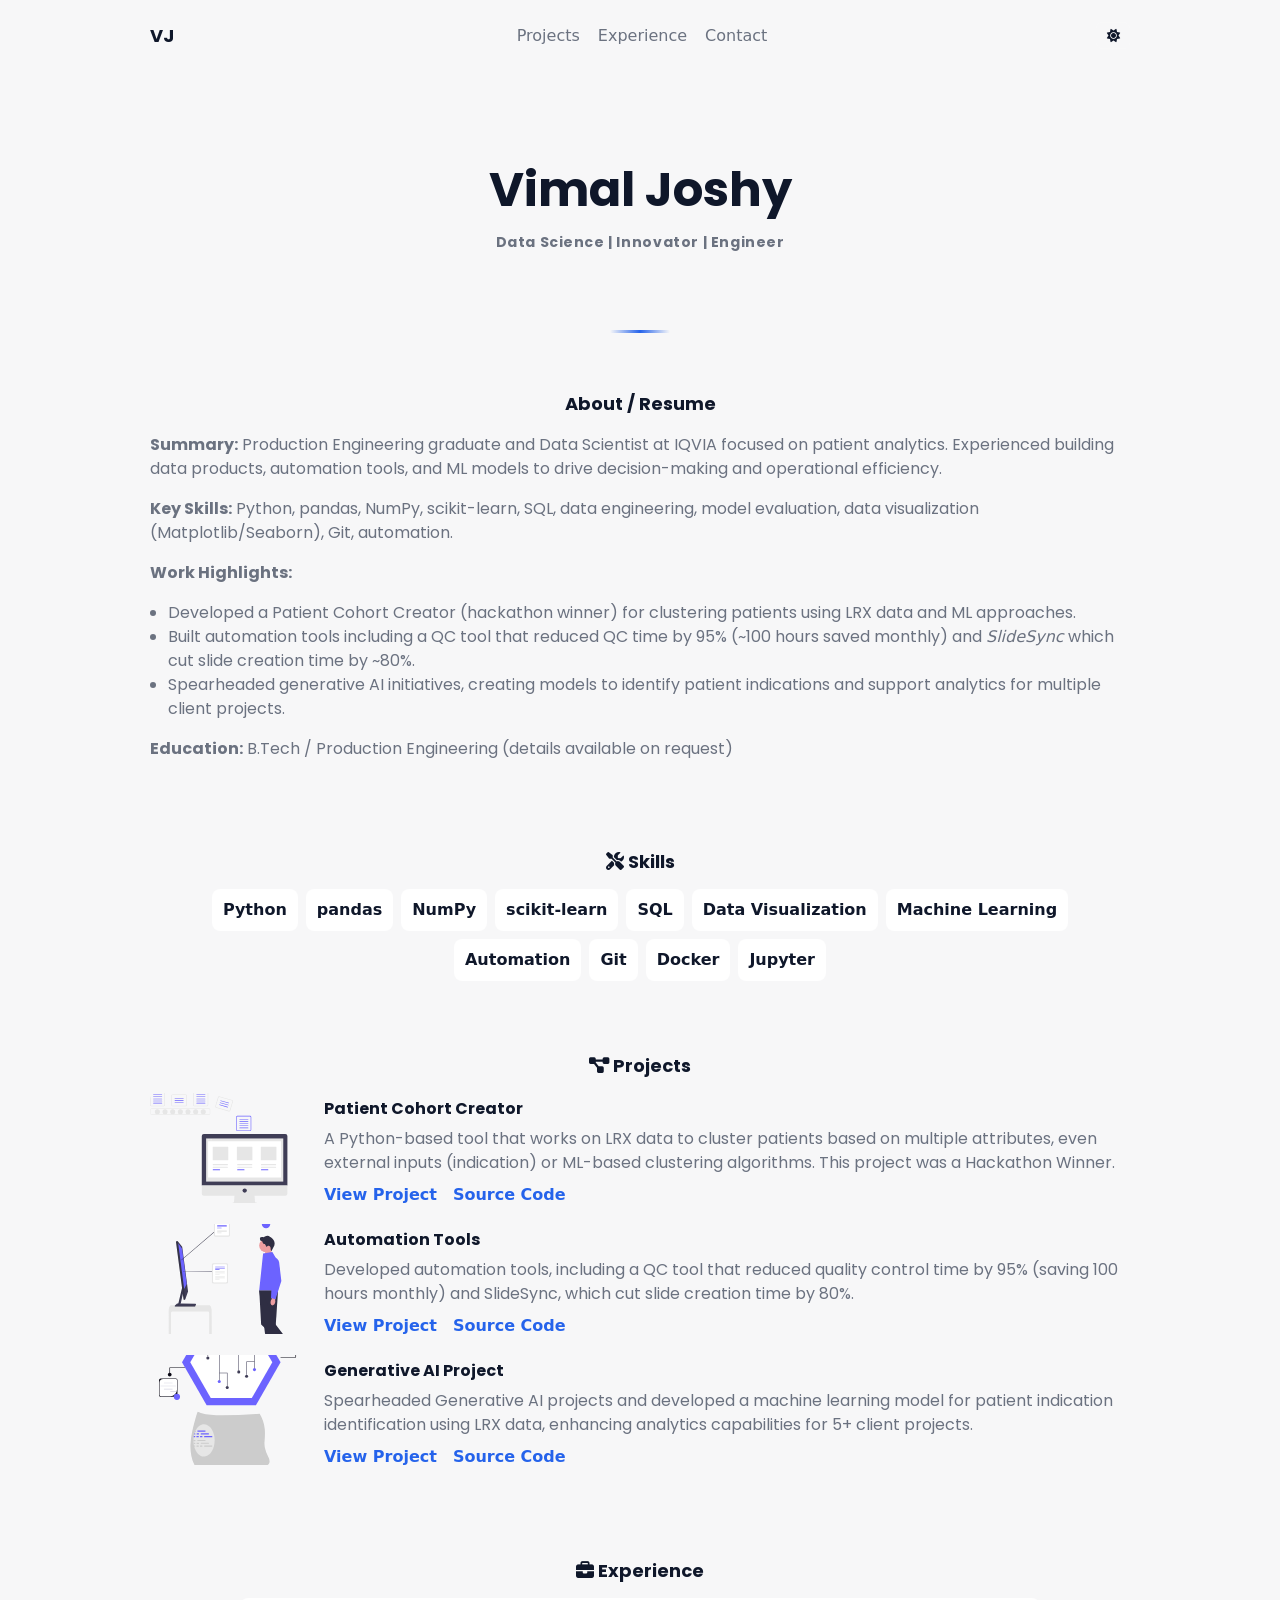
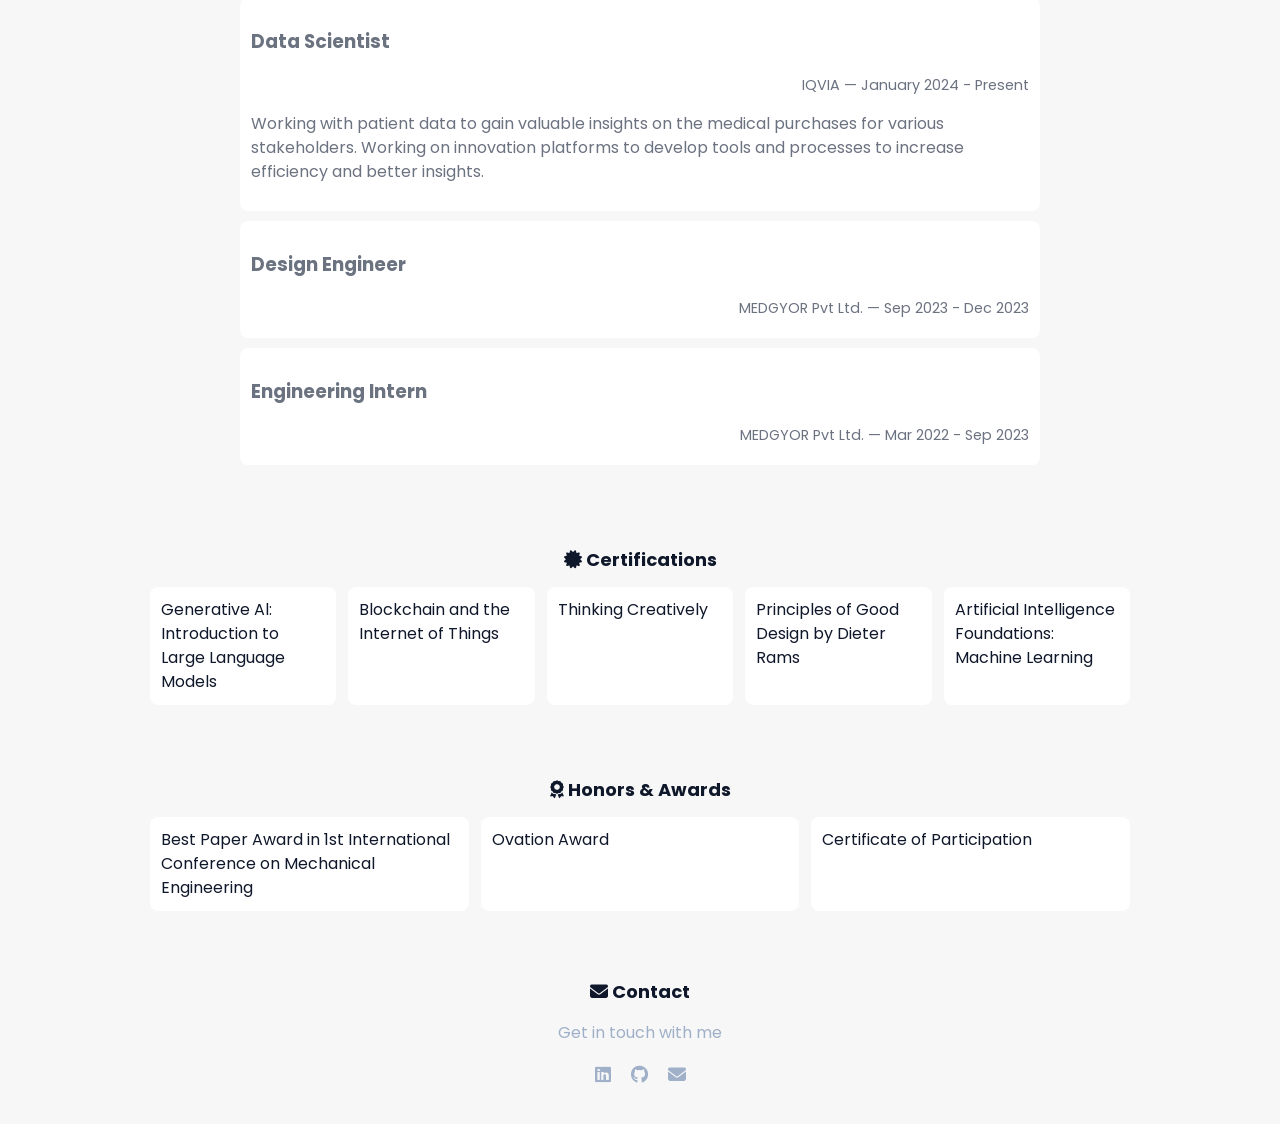
==== commit 6ae1c793: "Simplify site: dark theme, remove animations, add skills & theme toggle" ====
--- a/index.html
+++ b/index.html
@@ -9,7 +9,7 @@
     <link rel="stylesheet" href="https://cdnjs.cloudflare.com/ajax/libs/font-awesome/6.5.1/css/all.min.css">
 </head>
 <body>
-    <div class="cursor"></div>
+    <!-- simplified layout: removed animated cursor -->
 
     <div class="container">
         <header>
@@ -21,33 +21,51 @@
                 <a href="#experience">Experience</a>
                 <a href="#contact">Contact</a>
             </nav>
+                <button id="theme-toggle" aria-label="Toggle color theme" title="Toggle theme">
+                    <i class="fas fa-moon"></i>
+                </button>
         </header>
 
         <main>
             <section id="hero">
-                <div class="floating-icons">
-                    <i class="fas fa-brain"></i>
-                    <i class="fas fa-database"></i>
-                    <i class="fas fa-robot"></i>
-                    <i class="fas fa-chart-line"></i>
-                    <i class="fab fa-python"></i>
-                    <i class="fas fa-cogs"></i>
-                </div>
                 <div class="hero-content">
                     <h1>Vimal Joshy</h1>
                     <h2>Data Science | Innovator | Engineer</h2>
                 </div>
+                <hr class="section-accent">
             </section>
 
             <section id="about">
                 <div class="about-content">
                     <div class="about-text">
-                        <h2>About Me</h2>
-                        <p>A production engineering graduate and now a data scientist at IQVIA. As a Data Scientist working on Patient Analytics, I've delved into the world of data, extracting valuable insights and driving informed decisions. My passion lies in developing innovative solutions . Proficient in Python programming, I've contributed to projects that enhance efficiency and reduce costs. Whether it's analyzing complex datasets or designing elegant solutions, I thrive on challenges.</p>
+                        <h2>About / Resume</h2>
+                        <p><strong>Summary:</strong> Production Engineering graduate and Data Scientist at IQVIA focused on patient analytics. Experienced building data products, automation tools, and ML models to drive decision-making and operational efficiency.</p>
+                        <p><strong>Key Skills:</strong> Python, pandas, NumPy, scikit-learn, SQL, data engineering, model evaluation, data visualization (Matplotlib/Seaborn), Git, automation.</p>
+                        <p><strong>Work Highlights:</strong></p>
+                        <ul>
+                            <li>Developed a Patient Cohort Creator (hackathon winner) for clustering patients using LRX data and ML approaches.</li>
+                            <li>Built automation tools including a QC tool that reduced QC time by 95% (~100 hours saved monthly) and <em>SlideSync</em> which cut slide creation time by ~80%.</li>
+                            <li>Spearheaded generative AI initiatives, creating models to identify patient indications and support analytics for multiple client projects.</li>
+                        </ul>
+                        <p><strong>Education:</strong> B.Tech / Production Engineering (details available on request)</p>
                     </div>
-                    <div class="about-image">
-                        <img src="images/Profile_photo.jpg" alt="About Me Illustration">
-                    </div>
+                </div>
+            </section>
+
+            <section id="skills">
+                <h2><i class="fas fa-tools"></i> Skills</h2>
+                <div class="skills-grid">
+                    <div class="skill-card">Python</div>
+                    <div class="skill-card">pandas</div>
+                    <div class="skill-card">NumPy</div>
+                    <div class="skill-card">scikit-learn</div>
+                    <div class="skill-card">SQL</div>
+                    <div class="skill-card">Data Visualization</div>
+                    <div class="skill-card">Machine Learning</div>
+                    <div class="skill-card">Automation</div>
+                    <div class="skill-card">Git</div>
+                    <div class="skill-card">Docker</div>
+                    <div class="skill-card">Jupyter</div>
                 </div>
             </section>
 
@@ -98,28 +116,22 @@
                 <h2><i class="fas fa-briefcase"></i> Experience</h2>
                 <div class="experience-timeline">
                     <div class="timeline-item">
-                        <div class="timeline-dot"></div>
                         <div class="timeline-content">
                             <h3>Data Scientist</h3>
-                            <p>IQVIA</p>
-                            <p>January 2024 - Present</p>
+                            <div class="meta">IQVIA — January 2024 - Present</div>
                             <p>Working with patient data to gain valuable insights on the medical purchases for various stakeholders. Working on innovation platforms to develop tools and processes to increase efficiency and better insights.</p>
                         </div>
                     </div>
                     <div class="timeline-item">
-                        <div class="timeline-dot"></div>
                         <div class="timeline-content">
                             <h3>Design Engineer</h3>
-                            <p>MEDGYOR Pvt Ltd.</p>
-                            <p>September 2023 - December 2023</p>
+                            <div class="meta">MEDGYOR Pvt Ltd. — Sep 2023 - Dec 2023</div>
                         </div>
                     </div>
                     <div class="timeline-item">
-                        <div class="timeline-dot"></div>
                         <div class="timeline-content">
                             <h3>Engineering Intern</h3>
-                            <p>MEDGYOR Pvt Ltd.</p>
-                            <p>March 2022 - September 2023</p>
+                            <div class="meta">MEDGYOR Pvt Ltd. — Mar 2022 - Sep 2023</div>
                         </div>
                     </div>
                 </div>
--- a/css/styles.css
+++ b/css/styles.css
@@ -1,32 +1,40 @@
 @import url('https://fonts.googleapis.com/css2?family=Poppins:wght@300;400;500;600;700&display=swap');
 
-/* General Styles */
+/* CSS variables and theme support */
+:root{
+    --bg: #000005;
+    --panel: #071018;
+    --text: #e6eef8;
+    --muted: #9fb0c8;
+    --accent: #60a5fa;
+}
+
+html.light{
+    --bg: #f7f7f8;
+    --panel: #ffffff;
+    --text: #0f172a;
+    --muted: #6b7280;
+    --accent: #2563eb;
+}
+
+/* Simplified, modern styles */
+html,body{
+    height:100%;
+}
 body {
-    font-family: 'Poppins', sans-serif;
-    line-height: 1.6;
-    color: #eee;
-    background-color: #121212;
-    background-image: linear-gradient(315deg, #121212 0%, #2c3e50 74%);
-    overflow-x: hidden;
+    font-family: 'Poppins', system-ui, -apple-system, 'Segoe UI', Roboto, 'Helvetica Neue', Arial;
+    line-height: 1.5;
+    color: var(--text);
+    background-color: var(--bg);
+    margin: 0;
+    -webkit-font-smoothing:antialiased;
+    transition: background-color 200ms ease, color 200ms ease;
 }
 
 .container {
-    max-width: 1200px;
+    max-width: 980px;
     margin: 0 auto;
-    padding: 0 20px;
-}
-
-/* Cursor */
-.cursor {
-    width: 20px;
-    height: 20px;
-    border: 2px solid #00aaff;
-    border-radius: 50%;
-    position: absolute;
-    pointer-events: none;
-    transform: translate(-50%, -50%);
-    transition: all 0.1s ease;
-    z-index: 9999;
+    padding: 12px 16px; /* reduced whitespace */
 }
 
 /* Header */
@@ -34,307 +42,197 @@
     display: flex;
     justify-content: space-between;
     align-items: center;
-    padding: 40px 0;
+    padding: 10px 0;
 }
 
 .logo a {
-    font-size: 28px;
-    font-weight: bold;
-    color: #eee;
+    font-size: 18px;
+    font-weight: 700;
+    color: var(--text);
     text-decoration: none;
 }
 
 nav a {
-    margin-left: 30px;
-    color: #eee;
+    margin-left: 14px;
+    color: var(--muted);
     text-decoration: none;
-    transition: color 0.3s ease;
+    font-weight: 500;
 }
 
 nav a:hover {
-    color: #00aaff;
-}
-
-/* Floating Icons */
-.floating-icons {
-    position: absolute;
-    top: 0;
-    left: 0;
-    width: 100%;
-    height: 100%;
-    overflow: hidden;
-    z-index: -1;
-}
-
-.floating-icons i {
-    position: absolute;
-    color: rgba(255, 255, 255, 0.1);
-    font-size: 40px;
-    animation: float 20s infinite linear;
-}
-
-@keyframes float {
-    0% {
-        transform: translateY(0) rotate(0deg);
-    }
-    100% {
-        transform: translateY(-1000px) rotate(720deg);
-    }
-}
+    color: var(--text);
+}
+
+#theme-toggle{
+    background: transparent;
+    border: 1px solid rgba(255,255,255,0.06);
+    color: var(--text);
+    padding: 6px 8px;
+    border-radius: 6px;
+    cursor: pointer;
+    display: inline-flex;
+    align-items: center;
+    gap: 8px;
+}
+
+#theme-toggle i{width:16px;text-align:center}
 
 /* Hero Section */
 #hero {
-    height: 60vh;
+    min-height: 28vh;
     display: flex;
     justify-content: center;
     align-items: center;
     text-align: center;
+    padding: 18px 0;
+    position: relative;
 }
 
 .hero-content h1 {
-    font-size: 80px;
-    margin-bottom: 10px;
+    font-size: 36px;
+    margin: 0 0 6px 0;
+    color: var(--text);
 }
 
 .hero-content h2 {
-    font-size: 32px;
-    color: #00aaff;
-    letter-spacing: 2px;
-    margin-bottom: 20px;
-}
-
-.hero-content p {
-    font-size: 24px;
-    color: #bbb;
-}
-
+    font-size: 14px;
+    color: var(--muted);
+    letter-spacing: 0.6px;
+    margin: 0;
+}
+
+.section-accent{
+    position:absolute;
+    left:50%;
+    transform:translateX(-50%);
+    bottom:6px;
+    width:60px;
+    height:3px;
+    border:0;
+    border-radius:3px;
+    background: linear-gradient(90deg, transparent, var(--accent), transparent);
+}
+
+section {
+    padding: 28px 0; /* decreased whitespace */
+}
+
+h2 {
+    font-size: 18px;
+    color: var(--text);
+    text-align: center;
+    margin-bottom: 14px;
+}
+
+/* About Section */
 #about .about-content {
+    display: block;
+}
+
+#about p, #about li {
+    color: var(--muted);
+}
+
+.about-text ul{padding-left:18px;margin-top:8px}
+
+/* Cards */
+.card {
+    background: var(--panel);
+    border: 1px solid rgba(255,255,255,0.03);
+    padding: 10px;
+    border-radius: 8px;
+    color: var(--text);
+}
+
+
+.project-card {
     display: flex;
-    align-items: center;
-    gap: 60px;
-}
-
-#about .about-image img {
-    max-width: 300px;
-    border-radius: 50%;
-    box-shadow: 0 10px 30px rgba(0, 0, 0, 0.5);
-    size-adjust: contain;
-}
-
-
-/* Sections */
-section {
-    padding: 100px 0;
-    opacity: 0;
-    transform: translateY(50px);
-    transition: opacity 0.6s ease-out, transform 0.6s ease-out;
-}
-
-section.visible {
-    opacity: 1;
-    transform: translateY(0);
-}
-
-h2 {
-    font-size: 48px;
-    text-align: center;
-    margin-bottom: 60px;
-}
-
-/* About Section */
-#about p {
+    gap: 14px;
+    margin-bottom: 14px;
+    align-items: center;
+}
+
+.project-image img {
+    width: 160px;
+    height: 110px;
+    object-fit: cover;
+    border-radius: 6px;
+}
+
+.project-info h3 {
+    font-size: 16px;
+    margin: 0 0 6px 0;
+}
+
+.project-info p {
+    margin: 0 0 8px 0;
+    color: var(--muted);
+}
+
+.project-links a {
+    margin-right: 12px;
+    color: var(--accent);
+    text-decoration: none;
+    font-weight: 600;
+}
+
+.project-links a:hover{
+    text-decoration: underline;
+}
+
+/* Timeline simplified */
+.experience-timeline {
     max-width: 800px;
     margin: 0 auto;
-    text-align: center;
-}
-
-/* Skills Section */
-#skills .skills-container {
-    display: flex;
-    flex-wrap: wrap;
-    justify-content: center;
-    gap: 20px;
-}
-
-#skills .skill-card {
-    background-color: rgba(255, 255, 255, 0.05);
-    padding: 20px;
-    border-radius: 10px;
-    text-align: center;
-    transition: transform 0.3s ease, box-shadow 0.3s ease;
-    width: 150px;
-}
-
-#skills .skill-card:hover {
-    transform: translateY(-10px);
-    box-shadow: 0 10px 20px rgba(0, 0, 0, 0.3);
-}
-
-#skills .skill-card i {
-    font-size: 48px;
+}
+
+.timeline-item {
     margin-bottom: 10px;
-    color: #00aaff;
-}
-
-/* Projects Section */
-.project-card {
-    display: flex;
-    gap: 40px;
-    margin-bottom: 60px;
-    background-color: rgba(255, 255, 255, 0.05);
-    padding: 40px;
-    border-radius: 10px;
-    transition: transform 0.3s ease, box-shadow 0.3s ease;
-}
-
-.project-card:hover {
-    transform: translateY(-10px);
-    box-shadow: 0 10px 20px rgba(0, 0, 0, 0.3);
-}
-
-.project-image img {
-    width: 400px;
-    height: 300px;
-    object-fit: cover;
-    border-radius: 10px;
-}
-
-.project-info {
-    display: flex;
-    flex-direction: column;
-    justify-content: space-between;
-}
-
-.project-info h3 {
-    font-size: 28px;
-    margin-bottom: 10px;
-}
-
-.project-links a {
-    margin-right: 20px;
-    color: #00aaff;
-    text-decoration: none;
-    transition: color 0.3s ease;
-}
-
-.project-links a:hover {
-    text-decoration: underline;
-}
-
-/* Experience Section */
-.experience-timeline {
-    position: relative;
-    max-width: 800px;
-    margin: 0 auto;
-}
-
-.experience-timeline::after {
-    content: '';
-    position: absolute;
-    width: 2px;
-    background-color: #00aaff;
-    top: 0;
-    bottom: 0;
-    left: 50%;
-    margin-left: -1px;
-}
-
-.timeline-item {
-    padding: 10px 40px;
-    position: relative;
-    width: 50%;
-}
-
-.timeline-item:nth-child(odd) {
-    left: 0;
-}
-
-.timeline-item:nth-child(even) {
-    left: 50%;
-}
-
-.timeline-dot {
-    content: '';
-    position: absolute;
-    width: 16px;
-    height: 16px;
-    background-color: #00aaff;
-    border-radius: 50%;
-    top: 28px;
-    z-index: 1;
-}
-
-.timeline-item:nth-child(odd) .timeline-dot {
-    right: -8px;
-}
-
-.timeline-item:nth-child(even) .timeline-dot {
-    left: -8px;
 }
 
 .timeline-content {
-    padding: 20px 30px;
-    background-color: rgba(255, 255, 255, 0.05);
-    border-radius: 10px;
-}
-
-/* Certifications Section */
-#certifications .certifications-container {
-    display: flex;
-    flex-wrap: wrap;
-    justify-content: center;
-    gap: 20px;
-}
-
-#certifications .certification-card {
-    background-color: rgba(255, 255, 255, 0.05);
-    padding: 20px;
-    border-radius: 10px;
-    text-align: center;
-    transition: transform 0.3s ease, box-shadow 0.3s ease;
-    width: 200px;
-}
-
-#certifications .certification-card:hover {
-    transform: translateY(-10px);
-    box-shadow: 0 10px 20px rgba(0, 0, 0, 0.3);
-}
-
-/* Honors-Awards Section */
-#honors-awards .awards-container {
-    display: flex;
-    flex-wrap: wrap;
-    justify-content: center;
-    gap: 20px;
-}
-
-#honors-awards .award-card {
-    background-color: rgba(255, 255, 255, 0.05);
-    padding: 20px;
-    border-radius: 10px;
-    text-align: center;
-    transition: transform 0.3s ease, box-shadow 0.3s ease;
-    width: 300px;
-}
-
-#honors-awards .award-card:hover {
-    transform: translateY(-10px);
-    box-shadow: 0 10px 20px rgba(0, 0, 0, 0.3);
-}
+    padding: 10px;
+    background: var(--panel);
+    border: 1px solid rgba(255,255,255,0.03);
+    border-radius: 8px;
+    color: var(--muted);
+}
+
+.meta{ text-align:right; color: var(--muted); font-size: 0.9rem; margin-bottom:8px }
+
+/* Grid for small cards */
+.certifications-container, .awards-container, .skills-container {
+    display: grid;
+    grid-template-columns: repeat(auto-fit, minmax(160px, 1fr));
+    gap: 12px;
+}
+
+.certification-card, .award-card, .skill-card {
+    background: var(--panel);
+    border: 1px solid rgba(255,255,255,0.03);
+    padding: 10px;
+    border-radius: 8px;
+    color: var(--text);
+}
+
+.skills-grid{ display:flex; flex-wrap:wrap; gap:8px; justify-content:center }
+.skill-card{ display:inline-flex; align-items:center; gap:8px; padding:8px 10px; font-weight:600 }
+.skill-chip{ background:rgba(255,255,255,0.03); padding:6px 8px; border-radius:6px; font-weight:600 }
 
 /* Footer */
 footer {
     text-align: center;
-    padding: 60px 0;
+    padding: 24px 0;
+    color: #9fb0c8;
 }
 
 footer .social-links a {
-    font-size: 24px;
-    color: #eee;
-    margin: 0 15px;
-    transition: color 0.3s ease;
-}
-
-footer .social-links a:hover {
-    color: #00aaff;
+    font-size: 18px;
+    color: #9fb0c8;
+    margin: 0 8px;
+}
+
+@media (min-width:900px){
+    #about .about-content{flex-direction:row;align-items:center}
+    .hero-content h1{font-size:48px}
 }
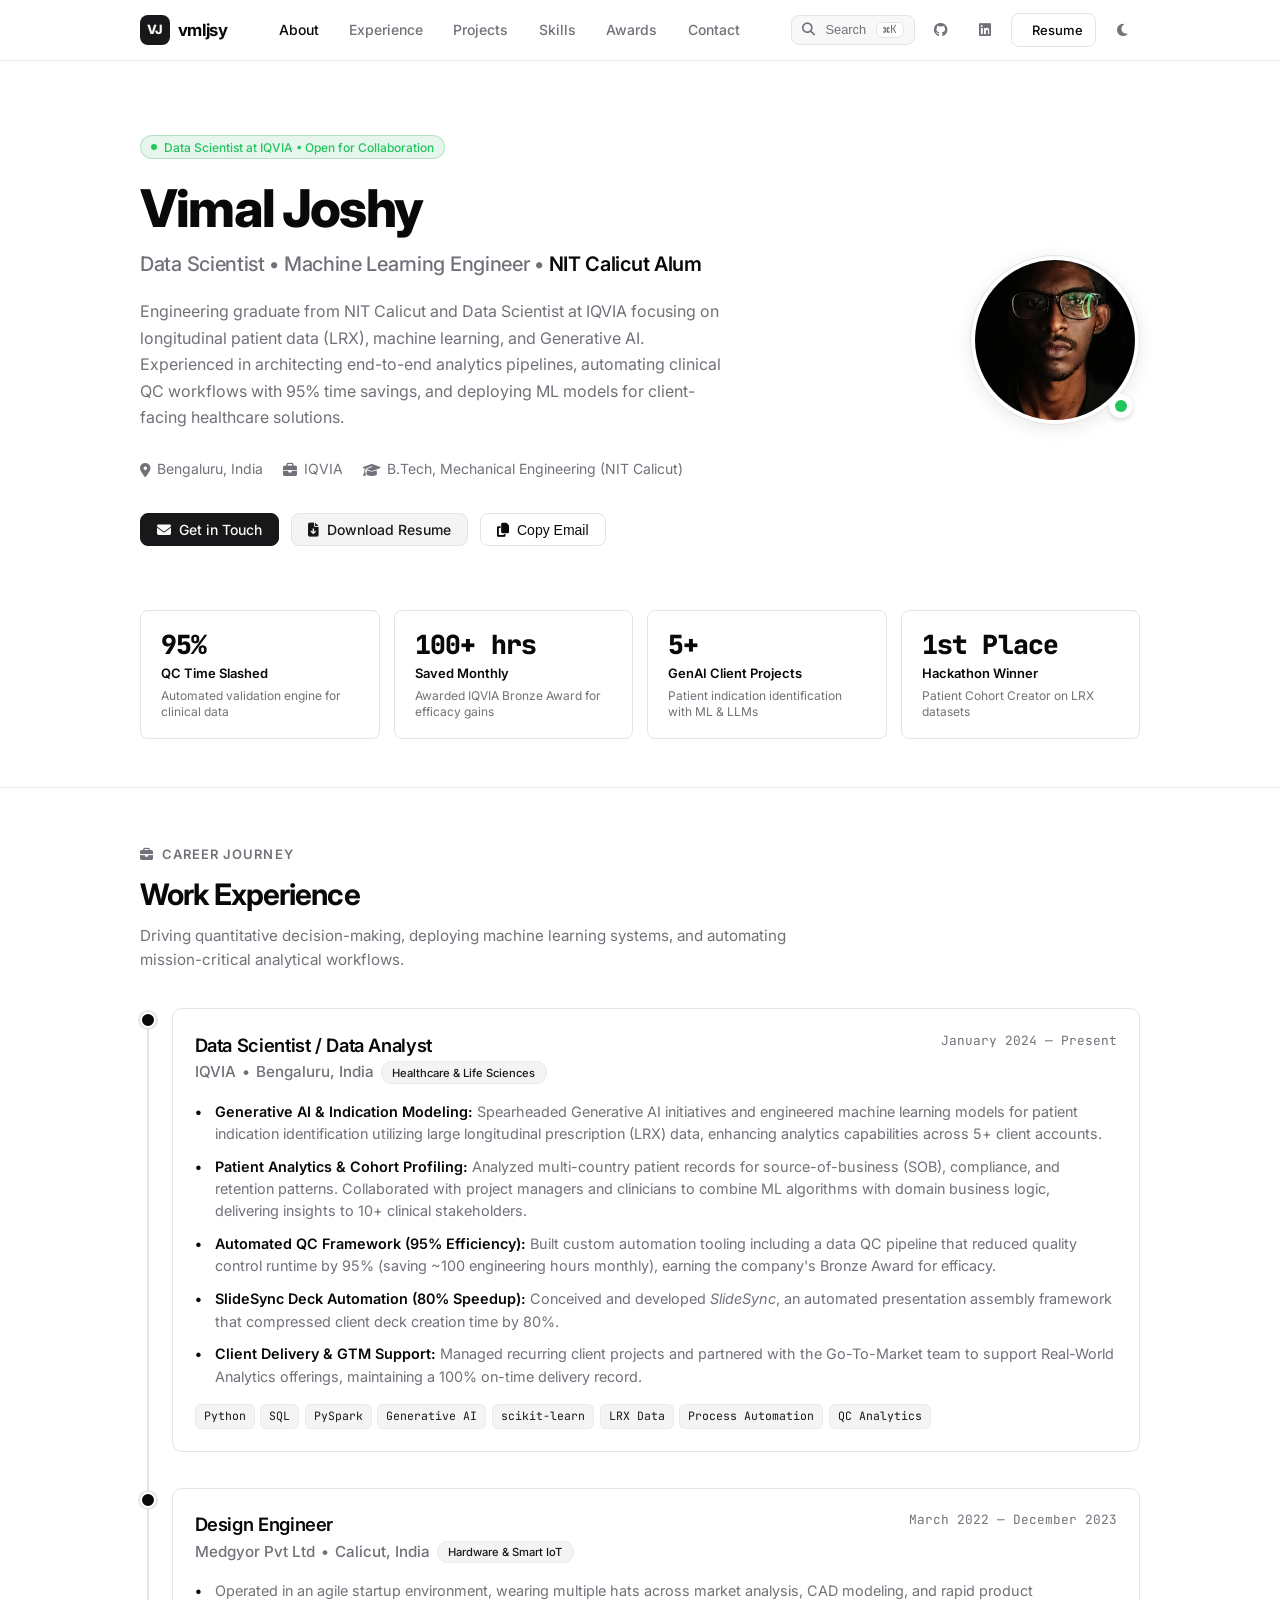
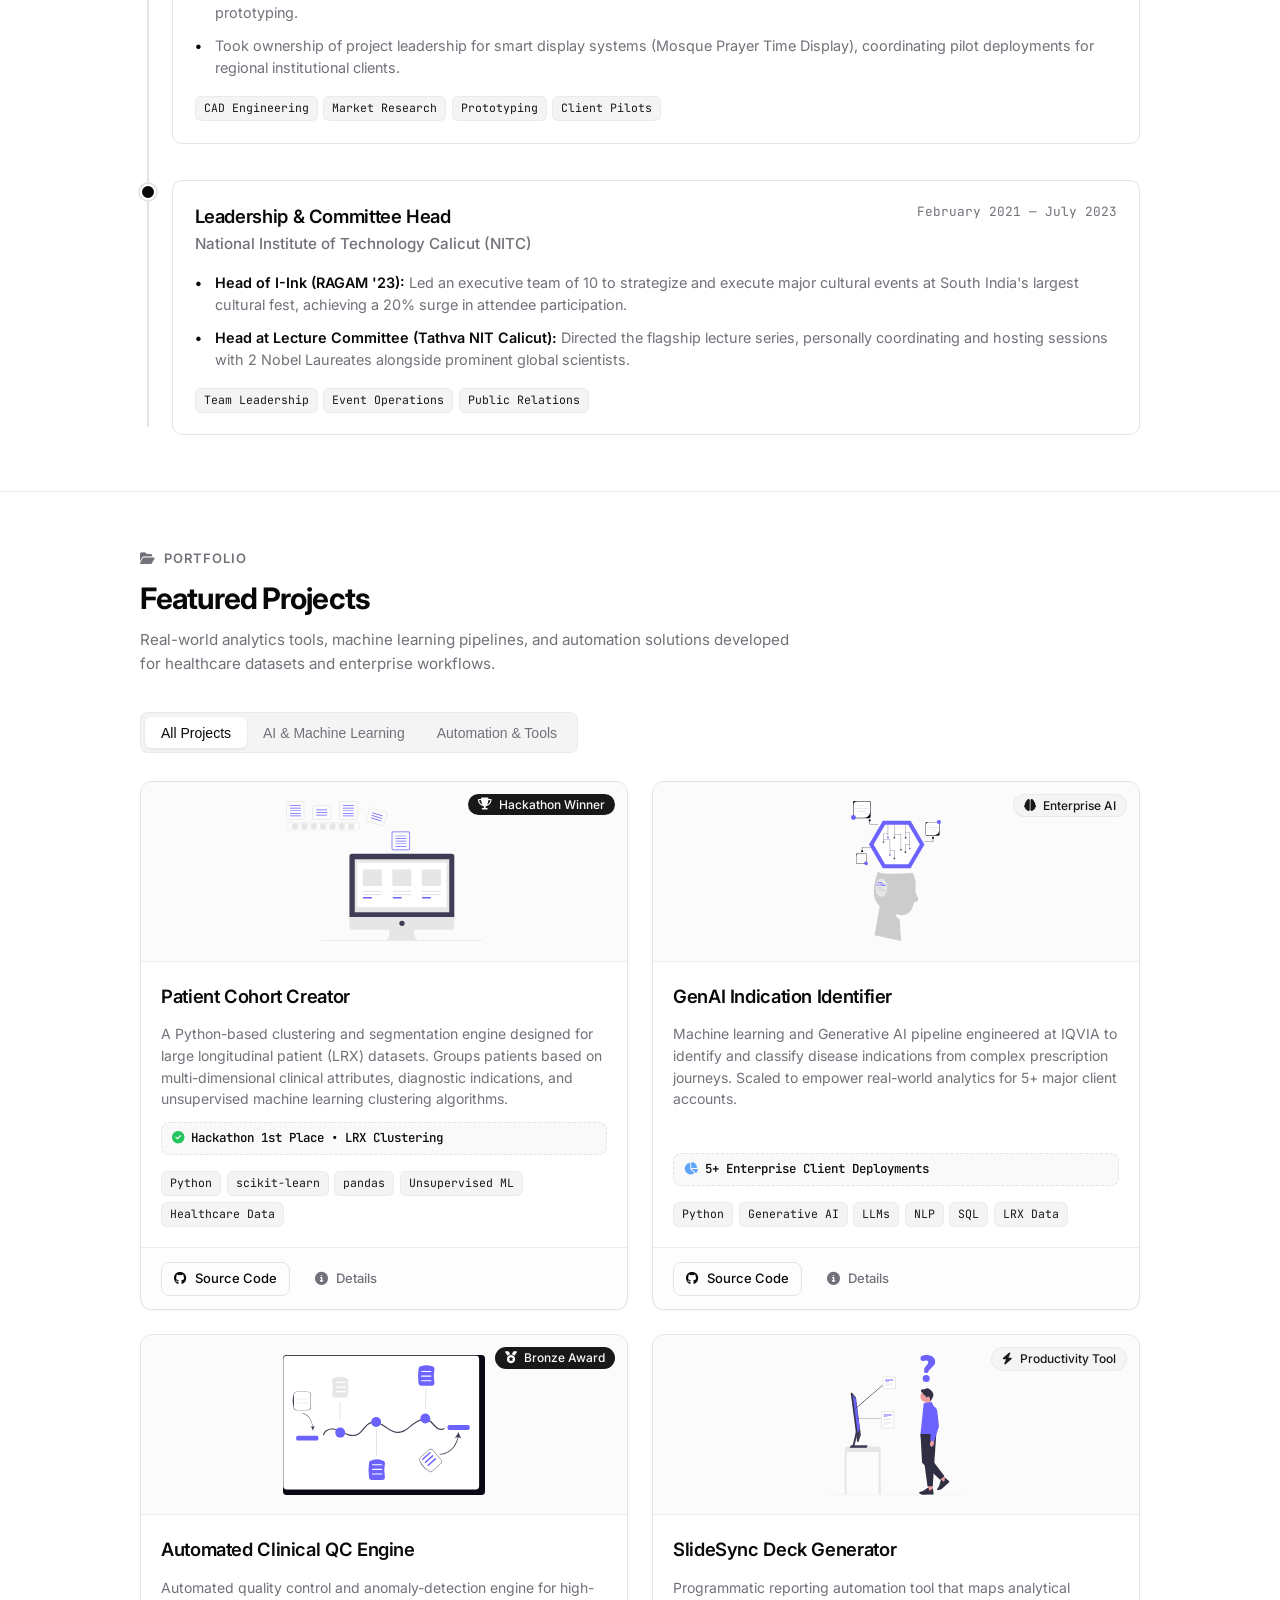
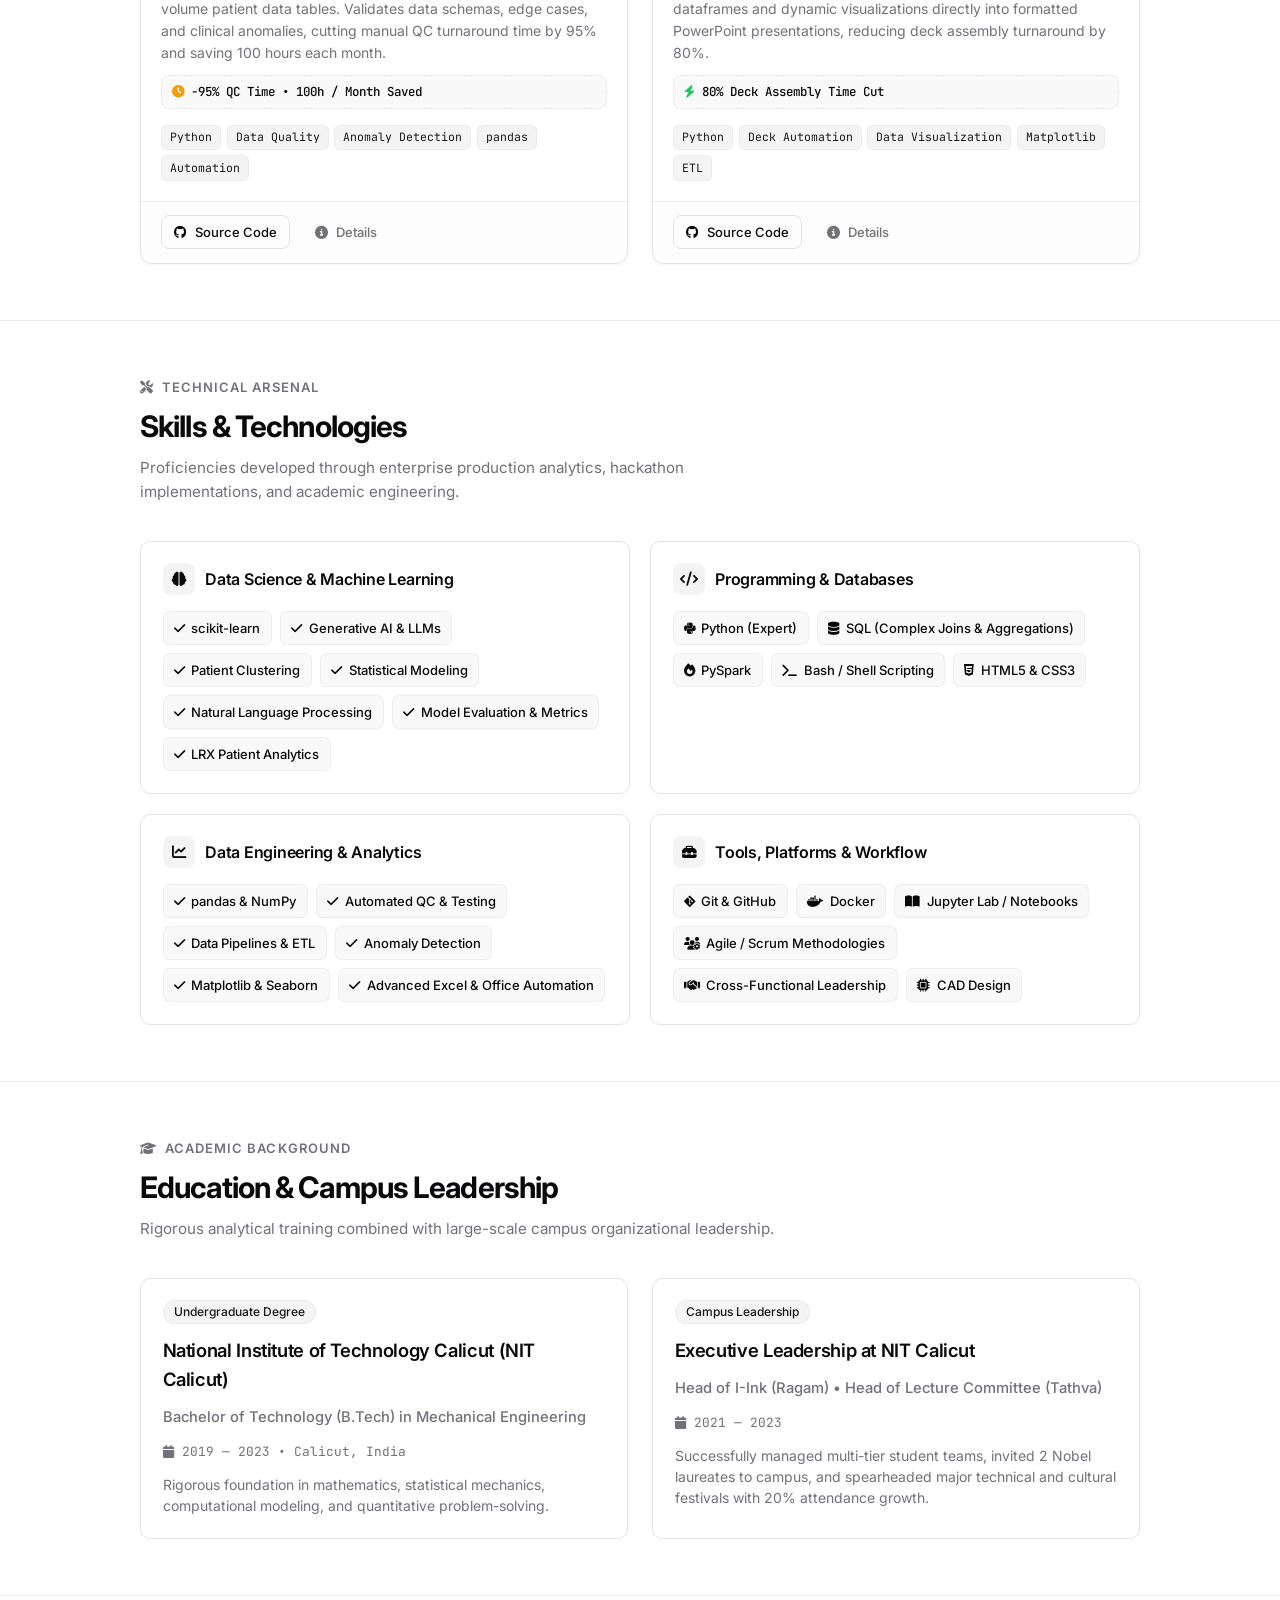
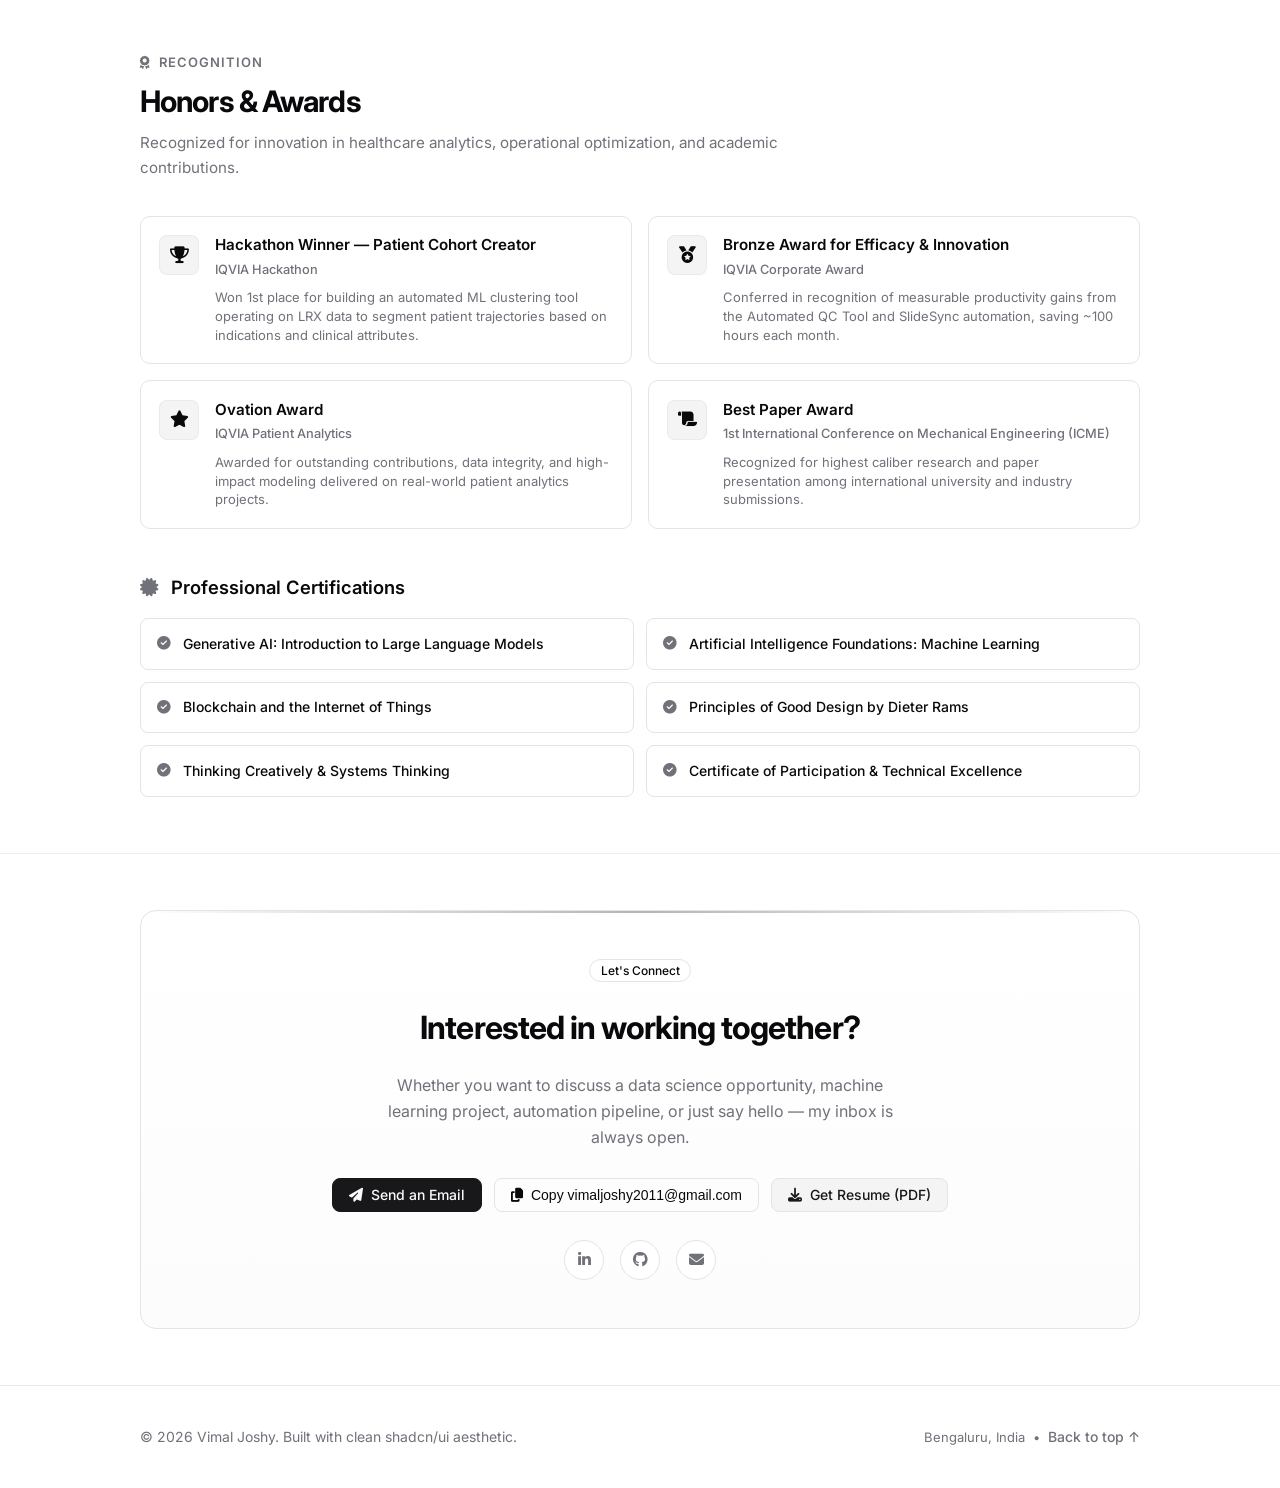
==== commit d308497b: "feat: redesign portfolio with shadcn/ui theme, dark mode, cmdk palette & updated experience" ====
--- a/index.html
+++ b/index.html
@@ -1,174 +1,794 @@
 <!DOCTYPE html>
-<html lang="en">
+<html lang="en" class="dark" data-theme="dark">
 <head>
     <meta charset="UTF-8">
     <meta name="viewport" content="width=device-width, initial-scale=1.0">
-    <title>Vimal Joshy | Data Analyst</title>
+    <title>Vimal Joshy | Data Scientist & ML Engineer</title>
+    <meta name="description" content="Portfolio of Vimal Joshy — Data Scientist at IQVIA specializing in healthcare analytics, machine learning, and Generative AI automation. Graduate of NIT Calicut.">
+    <meta name="theme-color" content="#09090b" media="(prefers-color-scheme: dark)">
+    <meta name="theme-color" content="#ffffff" media="(prefers-color-scheme: light)">
+
+    <!-- Open Graph / Social Media Meta -->
+    <meta property="og:type" content="website">
+    <meta property="og:url" content="https://vmljsy.github.io/">
+    <meta property="og:title" content="Vimal Joshy | Data Scientist & ML Engineer">
+    <meta property="og:description" content="Data Scientist at IQVIA specializing in healthcare analytics, machine learning, and Generative AI automation. NIT Calicut Alum.">
+    <meta property="og:image" content="images/Profile_photo.jpg">
+    <meta name="twitter:card" content="summary_large_image">
+    <meta name="twitter:title" content="Vimal Joshy | Data Scientist & ML Engineer">
+    <meta name="twitter:description" content="Data Scientist at IQVIA specializing in healthcare analytics, machine learning, and Generative AI automation.">
+    <meta name="twitter:image" content="images/Profile_photo.jpg">
+    
+    <!-- Favicon -->
+    <link rel="shortcut icon" href="favicon.ico" type="image/x-icon">
+    
+    <!-- Google Fonts: Inter & JetBrains Mono for authentic shadcn aesthetic -->
+    <link rel="preconnect" href="https://fonts.googleapis.com">
+    <link rel="preconnect" href="https://fonts.gstatic.com" crossorigin>
+    <link href="https://fonts.googleapis.com/css2?family=Inter:wght@300;400;500;600;700;800&family=JetBrains+Mono:wght@400;500;600&display=swap" rel="stylesheet">
+    
+    <!-- Font Awesome Icons -->
+    <link rel="stylesheet" href="https://cdnjs.cloudflare.com/ajax/libs/font-awesome/6.5.1/css/all.min.css">
+    
+    <!-- Stylesheet -->
     <link rel="stylesheet" href="css/styles.css">
-    <link rel="shortcut icon" href="favicon.ico" type="image/x-icon">
-    <link rel="stylesheet" href="https://cdnjs.cloudflare.com/ajax/libs/font-awesome/6.5.1/css/all.min.css">
 </head>
 <body>
-    <!-- simplified layout: removed animated cursor -->
-
-    <div class="container">
-        <header>
-            <div class="logo">
-                <a href="#">VJ</a>
-            </div>
-            <nav>
-                <a href="#projects">Projects</a>
-                <a href="#experience">Experience</a>
-                <a href="#contact">Contact</a>
+
+    <!-- Header / Navbar -->
+    <header class="site-header">
+        <div class="container nav-container">
+            <a href="#" class="brand-logo" aria-label="Vimal Joshy Home">
+                <span class="brand-badge">VJ</span>
+                <span>vmljsy</span>
+            </a>
+
+            <nav class="nav-links" aria-label="Main Navigation">
+                <a href="#about" class="nav-link">About</a>
+                <a href="#experience" class="nav-link">Experience</a>
+                <a href="#projects" class="nav-link">Projects</a>
+                <a href="#skills" class="nav-link">Skills</a>
+                <a href="#awards" class="nav-link">Awards</a>
+                <a href="#contact" class="nav-link">Contact</a>
             </nav>
-                <button id="theme-toggle" aria-label="Toggle color theme" title="Toggle theme">
-                    <i class="fas fa-moon"></i>
+
+            <div class="nav-actions">
+                <button id="cmd-k-btn" class="command-trigger-btn" aria-label="Open Command Menu" title="Search (⌘K / Ctrl+K)">
+                    <i class="fas fa-search"></i>
+                    <span style="font-size:0.8rem;">Search</span>
+                    <kbd class="cmd-kbd">⌘K</kbd>
                 </button>
-        </header>
-
-        <main>
-            <section id="hero">
-                <div class="hero-content">
-                    <h1>Vimal Joshy</h1>
-                    <h2>Data Science | Innovator | Engineer</h2>
-                </div>
-                <hr class="section-accent">
-            </section>
-
-            <section id="about">
-                <div class="about-content">
-                    <div class="about-text">
-                        <h2>About / Resume</h2>
-                        <p><strong>Summary:</strong> Production Engineering graduate and Data Scientist at IQVIA focused on patient analytics. Experienced building data products, automation tools, and ML models to drive decision-making and operational efficiency.</p>
-                        <p><strong>Key Skills:</strong> Python, pandas, NumPy, scikit-learn, SQL, data engineering, model evaluation, data visualization (Matplotlib/Seaborn), Git, automation.</p>
-                        <p><strong>Work Highlights:</strong></p>
-                        <ul>
-                            <li>Developed a Patient Cohort Creator (hackathon winner) for clustering patients using LRX data and ML approaches.</li>
-                            <li>Built automation tools including a QC tool that reduced QC time by 95% (~100 hours saved monthly) and <em>SlideSync</em> which cut slide creation time by ~80%.</li>
-                            <li>Spearheaded generative AI initiatives, creating models to identify patient indications and support analytics for multiple client projects.</li>
-                        </ul>
-                        <p><strong>Education:</strong> B.Tech / Production Engineering (details available on request)</p>
-                    </div>
-                </div>
-            </section>
-
-            <section id="skills">
-                <h2><i class="fas fa-tools"></i> Skills</h2>
-                <div class="skills-grid">
-                    <div class="skill-card">Python</div>
-                    <div class="skill-card">pandas</div>
-                    <div class="skill-card">NumPy</div>
-                    <div class="skill-card">scikit-learn</div>
-                    <div class="skill-card">SQL</div>
-                    <div class="skill-card">Data Visualization</div>
-                    <div class="skill-card">Machine Learning</div>
-                    <div class="skill-card">Automation</div>
-                    <div class="skill-card">Git</div>
-                    <div class="skill-card">Docker</div>
-                    <div class="skill-card">Jupyter</div>
-                </div>
-            </section>
-
-            <section id="projects">
-                <h2><i class="fas fa-project-diagram"></i> Projects</h2>
-                <div class="project-card">
-                    <div class="project-image">
-                        <img src="images/undraw_data-processing_z2q6.svg" alt="Project Image">
-                    </div>
-                    <div class="project-info">
-                        <h3>Patient Cohort Creator</h3>
-                        <p>A Python-based tool that works on LRX data to cluster patients based on multiple attributes, even external inputs (indication) or ML-based clustering algorithms. This project was a Hackathon Winner.</p>
-                        <div class="project-links">
-                            <a href="#">View Project</a>
-                            <a href="#">Source Code</a>
-                        </div>
-                    </div>
-                </div>
-                <div class="project-card">
-                    <div class="project-image">
-                        <img src="images/undraw_ai-answers_uxgx.svg" alt="Project Image">
-                    </div>
-                    <div class="project-info">
-                        <h3>Automation Tools</h3>
-                        <p>Developed automation tools, including a QC tool that reduced quality control time by 95% (saving 100 hours monthly) and SlideSync, which cut slide creation time by 80%.</p>
-                        <div class="project-links">
-                            <a href="#">View Project</a>
-                            <a href="#">Source Code</a>
-                        </div>
-                    </div>
-                </div>
-                <div class="project-card">
-                    <div class="project-image">
-                        <img src="images/undraw_artificial-intelligence_43qa.svg" alt="Project Image">
-                    </div>
-                    <div class="project-info">
-                        <h3>Generative AI Project</h3>
-                        <p>Spearheaded Generative AI projects and developed a machine learning model for patient indication identification using LRX data, enhancing analytics capabilities for 5+ client projects.</p>
-                        <div class="project-links">
-                            <a href="#">View Project</a>
-                            <a href="#">Source Code</a>
-                        </div>
-                    </div>
-                </div>
-            </section>
-
-            <section id="experience">
-                <h2><i class="fas fa-briefcase"></i> Experience</h2>
-                <div class="experience-timeline">
+                <a href="https://github.com/vmljsy" target="_blank" rel="noopener noreferrer" class="btn btn-ghost btn-icon" aria-label="GitHub Profile" title="GitHub">
+                    <i class="fab fa-github"></i>
+                </a>
+                <a href="https://www.linkedin.com/in/vimaljoshy/" target="_blank" rel="noopener noreferrer" class="btn btn-ghost btn-icon" aria-label="LinkedIn Profile" title="LinkedIn">
+                    <i class="fab fa-linkedin"></i>
+                </a>
+                <a href="resume.pdf" download="Vimal_Joshy_Resume.pdf" class="btn btn-outline btn-sm" title="Download CV">
+                    <i class="fas fa-arrow-down-to-bracket"></i>
+                    <span>Resume</span>
+                </a>
+                <button id="theme-toggle" class="btn btn-ghost btn-icon" aria-label="Toggle theme" title="Toggle theme">
+                    <i class="fas fa-sun"></i>
+                </button>
+                <button id="mobile-nav-toggle" class="btn btn-ghost btn-icon mobile-nav-toggle" aria-label="Open mobile menu">
+                    <i class="fas fa-bars"></i>
+                </button>
+            </div>
+        </div>
+
+        <!-- Mobile Menu Drawer -->
+        <div id="mobile-menu" class="mobile-menu">
+            <a href="#about">About</a>
+            <a href="#experience">Experience</a>
+            <a href="#projects">Projects</a>
+            <a href="#skills">Skills</a>
+            <a href="#awards">Honors & Awards</a>
+            <a href="#contact">Contact</a>
+            <a href="resume.pdf" download="Vimal_Joshy_Resume.pdf" style="color: hsl(var(--primary)); font-weight: 600;">
+                <i class="fas fa-download"></i> Download Resume
+            </a>
+        </div>
+    </header>
+
+    <main>
+        <!-- Hero Section -->
+        <section id="about" class="hero-section">
+            <div class="container hero-wrapper">
+                <div class="hero-main">
+                    <div class="hero-badge-row">
+                        <span class="badge badge-glow">
+                            <span class="status-dot-pulse"></span>
+                            Data Scientist at IQVIA &bull; Open for Collaboration
+                        </span>
+                    </div>
+
+                    <h1 class="hero-title">Vimal Joshy</h1>
+                    <p class="hero-subtitle">
+                        Data Scientist &bull; Machine Learning Engineer &bull; <span class="highlight">NIT Calicut Alum</span>
+                    </p>
+
+                    <p class="hero-bio">
+                        Engineering graduate from NIT Calicut and Data Scientist at IQVIA focusing on longitudinal patient data (LRX), machine learning, and Generative AI. Experienced in architecting end-to-end analytics pipelines, automating clinical QC workflows with 95% time savings, and deploying ML models for client-facing healthcare solutions.
+                    </p>
+
+                    <div class="hero-meta">
+                        <span class="hero-meta-item">
+                            <i class="fas fa-location-dot"></i> Bengaluru, India
+                        </span>
+                        <span class="hero-meta-item">
+                            <i class="fas fa-briefcase"></i> IQVIA
+                        </span>
+                        <span class="hero-meta-item">
+                            <i class="fas fa-graduation-cap"></i> B.Tech, Mechanical Engineering (NIT Calicut)
+                        </span>
+                    </div>
+
+                    <div class="hero-actions">
+                        <a href="#contact" class="btn btn-primary">
+                            <i class="fas fa-envelope"></i>
+                            <span>Get in Touch</span>
+                        </a>
+                        <a href="resume.pdf" download="Vimal_Joshy_Resume.pdf" class="btn btn-secondary">
+                            <i class="fas fa-file-arrow-down"></i>
+                            <span>Download Resume</span>
+                        </a>
+                        <button class="btn btn-outline copy-email-btn" data-email="vimaljoshy2011@gmail.com" title="Copy email address to clipboard">
+                            <i class="fas fa-copy"></i>
+                            <span>Copy Email</span>
+                        </button>
+                    </div>
+                </div>
+
+                <div class="hero-avatar-container">
+                    <div class="avatar-ring">
+                        <img src="images/Profile_photo.jpg" alt="Vimal Joshy" class="avatar-img">
+                        <div class="avatar-badge" title="Actively engineering data solutions">
+                            <span class="avatar-badge-dot"></span>
+                        </div>
+                    </div>
+                </div>
+            </div>
+        </section>
+
+        <!-- Impact Metrics Ribbon (shadcn card metrics) -->
+        <section class="metrics-section">
+            <div class="container">
+                <div class="metrics-grid">
+                    <div class="metric-card">
+                        <span class="metric-value">95%</span>
+                        <span class="metric-label">QC Time Slashed</span>
+                        <span class="metric-sub">Automated validation engine for clinical data</span>
+                    </div>
+                    <div class="metric-card">
+                        <span class="metric-value">100+ hrs</span>
+                        <span class="metric-label">Saved Monthly</span>
+                        <span class="metric-sub">Awarded IQVIA Bronze Award for efficacy gains</span>
+                    </div>
+                    <div class="metric-card">
+                        <span class="metric-value">5+</span>
+                        <span class="metric-label">GenAI Client Projects</span>
+                        <span class="metric-sub">Patient indication identification with ML & LLMs</span>
+                    </div>
+                    <div class="metric-card">
+                        <span class="metric-value">1st Place</span>
+                        <span class="metric-label">Hackathon Winner</span>
+                        <span class="metric-sub">Patient Cohort Creator on LRX datasets</span>
+                    </div>
+                </div>
+            </div>
+        </section>
+
+        <!-- Experience Section -->
+        <section id="experience" class="section">
+            <div class="container">
+                <div class="section-header">
+                    <span class="section-tag"><i class="fas fa-briefcase"></i> Career Journey</span>
+                    <h2 class="section-title">Work Experience</h2>
+                    <p class="section-subtitle">Driving quantitative decision-making, deploying machine learning systems, and automating mission-critical analytical workflows.</p>
+                </div>
+
+                <div class="timeline">
+                    <!-- IQVIA -->
                     <div class="timeline-item">
-                        <div class="timeline-content">
-                            <h3>Data Scientist</h3>
-                            <div class="meta">IQVIA — January 2024 - Present</div>
-                            <p>Working with patient data to gain valuable insights on the medical purchases for various stakeholders. Working on innovation platforms to develop tools and processes to increase efficiency and better insights.</p>
-                        </div>
-                    </div>
+                        <div class="timeline-marker"></div>
+                        <div class="timeline-content-card">
+                            <div class="timeline-header">
+                                <div>
+                                    <h3 class="timeline-role">Data Scientist / Data Analyst</h3>
+                                    <div class="timeline-company">
+                                        <span>IQVIA</span>
+                                        <span>&bull;</span>
+                                        <span>Bengaluru, India</span>
+                                        <span class="badge badge-secondary" style="font-size:0.7rem;">Healthcare & Life Sciences</span>
+                                    </div>
+                                </div>
+                                <span class="timeline-date">January 2024 — Present</span>
+                            </div>
+
+                            <ul class="timeline-bullets">
+                                <li>
+                                    <strong>Generative AI & Indication Modeling:</strong> Spearheaded Generative AI initiatives and engineered machine learning models for patient indication identification utilizing large longitudinal prescription (LRX) data, enhancing analytics capabilities across 5+ client accounts.
+                                </li>
+                                <li>
+                                    <strong>Patient Analytics & Cohort Profiling:</strong> Analyzed multi-country patient records for source-of-business (SOB), compliance, and retention patterns. Collaborated with project managers and clinicians to combine ML algorithms with domain business logic, delivering insights to 10+ clinical stakeholders.
+                                </li>
+                                <li>
+                                    <strong>Automated QC Framework (95% Efficiency):</strong> Built custom automation tooling including a data QC pipeline that reduced quality control runtime by 95% (saving ~100 engineering hours monthly), earning the company's Bronze Award for efficacy.
+                                </li>
+                                <li>
+                                    <strong>SlideSync Deck Automation (80% Speedup):</strong> Conceived and developed <em>SlideSync</em>, an automated presentation assembly framework that compressed client deck creation time by 80%.
+                                </li>
+                                <li>
+                                    <strong>Client Delivery & GTM Support:</strong> Managed recurring client projects and partnered with the Go-To-Market team to support Real-World Analytics offerings, maintaining a 100% on-time delivery record.
+                                </li>
+                            </ul>
+
+                            <div class="project-tags">
+                                <span class="tech-tag">Python</span>
+                                <span class="tech-tag">SQL</span>
+                                <span class="tech-tag">PySpark</span>
+                                <span class="tech-tag">Generative AI</span>
+                                <span class="tech-tag">scikit-learn</span>
+                                <span class="tech-tag">LRX Data</span>
+                                <span class="tech-tag">Process Automation</span>
+                                <span class="tech-tag">QC Analytics</span>
+                            </div>
+                        </div>
+                    </div>
+
+                    <!-- Medgyor -->
                     <div class="timeline-item">
-                        <div class="timeline-content">
-                            <h3>Design Engineer</h3>
-                            <div class="meta">MEDGYOR Pvt Ltd. — Sep 2023 - Dec 2023</div>
-                        </div>
-                    </div>
+                        <div class="timeline-marker"></div>
+                        <div class="timeline-content-card">
+                            <div class="timeline-header">
+                                <div>
+                                    <h3 class="timeline-role">Design Engineer</h3>
+                                    <div class="timeline-company">
+                                        <span>Medgyor Pvt Ltd</span>
+                                        <span>&bull;</span>
+                                        <span>Calicut, India</span>
+                                        <span class="badge badge-secondary" style="font-size:0.7rem;">Hardware & Smart IoT</span>
+                                    </div>
+                                </div>
+                                <span class="timeline-date">March 2022 — December 2023</span>
+                            </div>
+
+                            <ul class="timeline-bullets">
+                                <li>
+                                    Operated in an agile startup environment, wearing multiple hats across market analysis, CAD modeling, and rapid product prototyping.
+                                </li>
+                                <li>
+                                    Took ownership of project leadership for smart display systems (Mosque Prayer Time Display), coordinating pilot deployments for regional institutional clients.
+                                </li>
+                            </ul>
+
+                            <div class="project-tags">
+                                <span class="tech-tag">CAD Engineering</span>
+                                <span class="tech-tag">Market Research</span>
+                                <span class="tech-tag">Prototyping</span>
+                                <span class="tech-tag">Client Pilots</span>
+                            </div>
+                        </div>
+                    </div>
+
+                    <!-- NIT Calicut Leadership -->
                     <div class="timeline-item">
-                        <div class="timeline-content">
-                            <h3>Engineering Intern</h3>
-                            <div class="meta">MEDGYOR Pvt Ltd. — Mar 2022 - Sep 2023</div>
-                        </div>
-                    </div>
-                </div>
-            </section>
-
-            <section id="certifications">
-                <h2><i class="fas fa-certificate"></i> Certifications</h2>
-                <div class="certifications-container">
-                    <div class="certification-card">Generative Al: Introduction to Large Language Models</div>
-                    <div class="certification-card">Blockchain and the Internet of Things</div>
-                    <div class="certification-card">Thinking Creatively</div>
-                    <div class="certification-card">Principles of Good Design by Dieter Rams</div>
-                    <div class="certification-card">Artificial Intelligence Foundations: Machine Learning</div>
-                </div>
-            </section>
-
-            <section id="honors-awards">
-                <h2><i class="fas fa-award"></i> Honors & Awards</h2>
-                <div class="awards-container">
-                    <div class="award-card">Best Paper Award in 1st International Conference on Mechanical Engineering</div>
-                    <div class="award-card">Ovation Award</div>
-                    <div class="award-card">Certificate of Participation</div>
-                </div>
-            </section>
-        </main>
-
-        <footer id="contact">
-            <h2><i class="fas fa-envelope"></i> Contact</h2>
-            <p>Get in touch with me</p>
-            <div class="social-links">
-                <a href="https://www.linkedin.com/in/vimaljoshy/" target="_blank"><i class="fab fa-linkedin"></i></a>
-                <a href="https://github.com/vmljsy" target="_blank"><i class="fab fa-github"></i></a>
-                <a href="mailto:vimaljoshy2011@gmail.com"><i class="fas fa-envelope"></i></a>
-            </div>
-        </footer>
+                        <div class="timeline-marker"></div>
+                        <div class="timeline-content-card">
+                            <div class="timeline-header">
+                                <div>
+                                    <h3 class="timeline-role">Leadership & Committee Head</h3>
+                                    <div class="timeline-company">
+                                        <span>National Institute of Technology Calicut (NITC)</span>
+                                    </div>
+                                </div>
+                                <span class="timeline-date">February 2021 — July 2023</span>
+                            </div>
+
+                            <ul class="timeline-bullets">
+                                <li>
+                                    <strong>Head of I-Ink (RAGAM '23):</strong> Led an executive team of 10 to strategize and execute major cultural events at South India's largest cultural fest, achieving a 20% surge in attendee participation.
+                                </li>
+                                <li>
+                                    <strong>Head at Lecture Committee (Tathva NIT Calicut):</strong> Directed the flagship lecture series, personally coordinating and hosting sessions with 2 Nobel Laureates alongside prominent global scientists.
+                                </li>
+                            </ul>
+
+                            <div class="project-tags">
+                                <span class="tech-tag">Team Leadership</span>
+                                <span class="tech-tag">Event Operations</span>
+                                <span class="tech-tag">Public Relations</span>
+                            </div>
+                        </div>
+                    </div>
+                </div>
+            </div>
+        </section>
+
+        <!-- Projects Section (with shadcn Tabs) -->
+        <section id="projects" class="section">
+            <div class="container">
+                <div class="section-header">
+                    <span class="section-tag"><i class="fas fa-folder-open"></i> Portfolio</span>
+                    <h2 class="section-title">Featured Projects</h2>
+                    <p class="section-subtitle">Real-world analytics tools, machine learning pipelines, and automation solutions developed for healthcare datasets and enterprise workflows.</p>
+                </div>
+
+                <div class="tabs-container">
+                    <!-- Filter Tabs -->
+                    <div class="tabs-list" role="tablist">
+                        <button class="tab-trigger active" data-filter="all" role="tab">All Projects</button>
+                        <button class="tab-trigger" data-filter="ml" role="tab">AI & Machine Learning</button>
+                        <button class="tab-trigger" data-filter="automation" role="tab">Automation & Tools</button>
+                    </div>
+
+                    <!-- Projects Grid -->
+                    <div class="projects-grid">
+                        <!-- Project 1: Patient Cohort Creator -->
+                        <div class="card project-card" data-category="ml">
+                            <div class="project-preview">
+                                <img src="images/undraw_data-processing_z2q6.svg" alt="Patient Cohort Creator preview">
+                                <span class="badge badge-default project-badge-top">
+                                    <i class="fas fa-trophy"></i> Hackathon Winner
+                                </span>
+                            </div>
+                            <div class="project-body">
+                                <h3 class="project-name">Patient Cohort Creator</h3>
+                                <p class="project-desc">
+                                    A Python-based clustering and segmentation engine designed for large longitudinal patient (LRX) datasets. Groups patients based on multi-dimensional clinical attributes, diagnostic indications, and unsupervised machine learning clustering algorithms.
+                                </p>
+                                <div class="project-metric-pill">
+                                    <i class="fas fa-circle-check" style="color: #22c55e;"></i> Hackathon 1st Place &bull; LRX Clustering
+                                </div>
+                                <div class="project-tags">
+                                    <span class="tech-tag">Python</span>
+                                    <span class="tech-tag">scikit-learn</span>
+                                    <span class="tech-tag">pandas</span>
+                                    <span class="tech-tag">Unsupervised ML</span>
+                                    <span class="tech-tag">Healthcare Data</span>
+                                </div>
+                            </div>
+                            <div class="project-links">
+                                <a href="https://github.com/vmljsy" target="_blank" rel="noopener noreferrer" class="btn btn-outline btn-sm">
+                                    <i class="fab fa-github"></i> Source Code
+                                </a>
+                                <a href="#contact" class="btn btn-ghost btn-sm">
+                                    <i class="fas fa-circle-info"></i> Details
+                                </a>
+                            </div>
+                        </div>
+
+                        <!-- Project 2: Generative AI Indication Identifier -->
+                        <div class="card project-card" data-category="ml">
+                            <div class="project-preview">
+                                <img src="images/undraw_artificial-intelligence_43qa.svg" alt="Generative AI Project preview">
+                                <span class="badge badge-secondary project-badge-top">
+                                    <i class="fas fa-brain"></i> Enterprise AI
+                                </span>
+                            </div>
+                            <div class="project-body">
+                                <h3 class="project-name">GenAI Indication Identifier</h3>
+                                <p class="project-desc">
+                                    Machine learning and Generative AI pipeline engineered at IQVIA to identify and classify disease indications from complex prescription journeys. Scaled to empower real-world analytics for 5+ major client accounts.
+                                </p>
+                                <div class="project-metric-pill">
+                                    <i class="fas fa-chart-pie" style="color: #60a5fa;"></i> 5+ Enterprise Client Deployments
+                                </div>
+                                <div class="project-tags">
+                                    <span class="tech-tag">Python</span>
+                                    <span class="tech-tag">Generative AI</span>
+                                    <span class="tech-tag">LLMs</span>
+                                    <span class="tech-tag">NLP</span>
+                                    <span class="tech-tag">SQL</span>
+                                    <span class="tech-tag">LRX Data</span>
+                                </div>
+                            </div>
+                            <div class="project-links">
+                                <a href="https://github.com/vmljsy" target="_blank" rel="noopener noreferrer" class="btn btn-outline btn-sm">
+                                    <i class="fab fa-github"></i> Source Code
+                                </a>
+                                <a href="#contact" class="btn btn-ghost btn-sm">
+                                    <i class="fas fa-circle-info"></i> Details
+                                </a>
+                            </div>
+                        </div>
+
+                        <!-- Project 3: QC Automation Engine -->
+                        <div class="card project-card" data-category="automation">
+                            <div class="project-preview">
+                                <img src="images/undraw_data-analysis_b7cp.svg" alt="QC Tool preview">
+                                <span class="badge badge-default project-badge-top">
+                                    <i class="fas fa-medal"></i> Bronze Award
+                                </span>
+                            </div>
+                            <div class="project-body">
+                                <h3 class="project-name">Automated Clinical QC Engine</h3>
+                                <p class="project-desc">
+                                    Automated quality control and anomaly-detection engine for high-volume patient data tables. Validates data schemas, edge cases, and clinical anomalies, cutting manual QC turnaround time by 95% and saving 100 hours each month.
+                                </p>
+                                <div class="project-metric-pill">
+                                    <i class="fas fa-clock" style="color: #f59e0b;"></i> -95% QC Time &bull; 100h / Month Saved
+                                </div>
+                                <div class="project-tags">
+                                    <span class="tech-tag">Python</span>
+                                    <span class="tech-tag">Data Quality</span>
+                                    <span class="tech-tag">Anomaly Detection</span>
+                                    <span class="tech-tag">pandas</span>
+                                    <span class="tech-tag">Automation</span>
+                                </div>
+                            </div>
+                            <div class="project-links">
+                                <a href="https://github.com/vmljsy" target="_blank" rel="noopener noreferrer" class="btn btn-outline btn-sm">
+                                    <i class="fab fa-github"></i> Source Code
+                                </a>
+                                <a href="#contact" class="btn btn-ghost btn-sm">
+                                    <i class="fas fa-circle-info"></i> Details
+                                </a>
+                            </div>
+                        </div>
+
+                        <!-- Project 4: SlideSync Automation -->
+                        <div class="card project-card" data-category="automation">
+                            <div class="project-preview">
+                                <img src="images/undraw_ai-answers_uxgx.svg" alt="SlideSync preview">
+                                <span class="badge badge-secondary project-badge-top">
+                                    <i class="fas fa-bolt"></i> Productivity Tool
+                                </span>
+                            </div>
+                            <div class="project-body">
+                                <h3 class="project-name">SlideSync Deck Generator</h3>
+                                <p class="project-desc">
+                                    Programmatic reporting automation tool that maps analytical dataframes and dynamic visualizations directly into formatted PowerPoint presentations, reducing deck assembly turnaround by 80%.
+                                </p>
+                                <div class="project-metric-pill">
+                                    <i class="fas fa-bolt" style="color: #22c55e;"></i> 80% Deck Assembly Time Cut
+                                </div>
+                                <div class="project-tags">
+                                    <span class="tech-tag">Python</span>
+                                    <span class="tech-tag">Deck Automation</span>
+                                    <span class="tech-tag">Data Visualization</span>
+                                    <span class="tech-tag">Matplotlib</span>
+                                    <span class="tech-tag">ETL</span>
+                                </div>
+                            </div>
+                            <div class="project-links">
+                                <a href="https://github.com/vmljsy" target="_blank" rel="noopener noreferrer" class="btn btn-outline btn-sm">
+                                    <i class="fab fa-github"></i> Source Code
+                                </a>
+                                <a href="#contact" class="btn btn-ghost btn-sm">
+                                    <i class="fas fa-circle-info"></i> Details
+                                </a>
+                            </div>
+                        </div>
+                    </div>
+                </div>
+            </div>
+        </section>
+
+        <!-- Skills Section (shadcn Categorized Cards) -->
+        <section id="skills" class="section">
+            <div class="container">
+                <div class="section-header">
+                    <span class="section-tag"><i class="fas fa-screwdriver-wrench"></i> Technical Arsenal</span>
+                    <h2 class="section-title">Skills & Technologies</h2>
+                    <p class="section-subtitle">Proficiencies developed through enterprise production analytics, hackathon implementations, and academic engineering.</p>
+                </div>
+
+                <div class="skills-categories-grid">
+                    <!-- Machine Learning & AI -->
+                    <div class="skill-cat-card">
+                        <div class="skill-cat-header">
+                            <div class="skill-cat-icon"><i class="fas fa-brain"></i></div>
+                            <h3 class="skill-cat-title">Data Science & Machine Learning</h3>
+                        </div>
+                        <div class="skill-chips-wrap">
+                            <span class="skill-chip"><i class="fas fa-check"></i> scikit-learn</span>
+                            <span class="skill-chip"><i class="fas fa-check"></i> Generative AI & LLMs</span>
+                            <span class="skill-chip"><i class="fas fa-check"></i> Patient Clustering</span>
+                            <span class="skill-chip"><i class="fas fa-check"></i> Statistical Modeling</span>
+                            <span class="skill-chip"><i class="fas fa-check"></i> Natural Language Processing</span>
+                            <span class="skill-chip"><i class="fas fa-check"></i> Model Evaluation & Metrics</span>
+                            <span class="skill-chip"><i class="fas fa-check"></i> LRX Patient Analytics</span>
+                        </div>
+                    </div>
+
+                    <!-- Languages & Querying -->
+                    <div class="skill-cat-card">
+                        <div class="skill-cat-header">
+                            <div class="skill-cat-icon"><i class="fas fa-code"></i></div>
+                            <h3 class="skill-cat-title">Programming & Databases</h3>
+                        </div>
+                        <div class="skill-chips-wrap">
+                            <span class="skill-chip"><i class="fab fa-python"></i> Python (Expert)</span>
+                            <span class="skill-chip"><i class="fas fa-database"></i> SQL (Complex Joins & Aggregations)</span>
+                            <span class="skill-chip"><i class="fas fa-fire"></i> PySpark</span>
+                            <span class="skill-chip"><i class="fas fa-terminal"></i> Bash / Shell Scripting</span>
+                            <span class="skill-chip"><i class="fab fa-html5"></i> HTML5 & CSS3</span>
+                        </div>
+                    </div>
+
+                    <!-- Data Engineering & Analytics -->
+                    <div class="skill-cat-card">
+                        <div class="skill-cat-header">
+                            <div class="skill-cat-icon"><i class="fas fa-chart-line"></i></div>
+                            <h3 class="skill-cat-title">Data Engineering & Analytics</h3>
+                        </div>
+                        <div class="skill-chips-wrap">
+                            <span class="skill-chip"><i class="fas fa-check"></i> pandas & NumPy</span>
+                            <span class="skill-chip"><i class="fas fa-check"></i> Automated QC & Testing</span>
+                            <span class="skill-chip"><i class="fas fa-check"></i> Data Pipelines & ETL</span>
+                            <span class="skill-chip"><i class="fas fa-check"></i> Anomaly Detection</span>
+                            <span class="skill-chip"><i class="fas fa-check"></i> Matplotlib & Seaborn</span>
+                            <span class="skill-chip"><i class="fas fa-check"></i> Advanced Excel & Office Automation</span>
+                        </div>
+                    </div>
+
+                    <!-- Developer Tools & Practices -->
+                    <div class="skill-cat-card">
+                        <div class="skill-cat-header">
+                            <div class="skill-cat-icon"><i class="fas fa-toolbox"></i></div>
+                            <h3 class="skill-cat-title">Tools, Platforms & Workflow</h3>
+                        </div>
+                        <div class="skill-chips-wrap">
+                            <span class="skill-chip"><i class="fab fa-git-alt"></i> Git & GitHub</span>
+                            <span class="skill-chip"><i class="fab fa-docker"></i> Docker</span>
+                            <span class="skill-chip"><i class="fas fa-book-open"></i> Jupyter Lab / Notebooks</span>
+                            <span class="skill-chip"><i class="fas fa-users-gear"></i> Agile / Scrum Methodologies</span>
+                            <span class="skill-chip"><i class="fas fa-handshake"></i> Cross-Functional Leadership</span>
+                            <span class="skill-chip"><i class="fas fa-microchip"></i> CAD Design</span>
+                        </div>
+                    </div>
+                </div>
+            </div>
+        </section>
+
+        <!-- Education & Leadership Section -->
+        <section class="section">
+            <div class="container">
+                <div class="section-header">
+                    <span class="section-tag"><i class="fas fa-graduation-cap"></i> Academic Background</span>
+                    <h2 class="section-title">Education & Campus Leadership</h2>
+                    <p class="section-subtitle">Rigorous analytical training combined with large-scale campus organizational leadership.</p>
+                </div>
+
+                <div class="two-col-grid">
+                    <div class="edu-card">
+                        <span class="badge badge-secondary" style="width:fit-content;">Undergraduate Degree</span>
+                        <h3 class="edu-institution">National Institute of Technology Calicut (NIT Calicut)</h3>
+                        <p class="edu-degree">Bachelor of Technology (B.Tech) in Mechanical Engineering</p>
+                        <span class="edu-year"><i class="fas fa-calendar"></i> 2019 — 2023 &bull; Calicut, India</span>
+                        <p style="font-size:0.875rem; color:hsl(var(--muted-foreground)); line-height:1.5;">
+                            Rigorous foundation in mathematics, statistical mechanics, computational modeling, and quantitative problem-solving.
+                        </p>
+                    </div>
+
+                    <div class="edu-card">
+                        <span class="badge badge-secondary" style="width:fit-content;">Campus Leadership</span>
+                        <h3 class="edu-institution">Executive Leadership at NIT Calicut</h3>
+                        <p class="edu-degree">Head of I-Ink (Ragam) &bull; Head of Lecture Committee (Tathva)</p>
+                        <span class="edu-year"><i class="fas fa-calendar"></i> 2021 — 2023</span>
+                        <p style="font-size:0.875rem; color:hsl(var(--muted-foreground)); line-height:1.5;">
+                            Successfully managed multi-tier student teams, invited 2 Nobel laureates to campus, and spearheaded major technical and cultural festivals with 20% attendance growth.
+                        </p>
+                    </div>
+                </div>
+            </div>
+        </section>
+
+        <!-- Honors & Awards Section -->
+        <section id="awards" class="section">
+            <div class="container">
+                <div class="section-header">
+                    <span class="section-tag"><i class="fas fa-award"></i> Recognition</span>
+                    <h2 class="section-title">Honors & Awards</h2>
+                    <p class="section-subtitle">Recognized for innovation in healthcare analytics, operational optimization, and academic contributions.</p>
+                </div>
+
+                <div class="awards-grid">
+                    <div class="award-item">
+                        <div class="award-icon-box"><i class="fas fa-trophy"></i></div>
+                        <div class="award-info">
+                            <h3 class="award-title">Hackathon Winner — Patient Cohort Creator</h3>
+                            <span class="award-org">IQVIA Hackathon</span>
+                            <p class="award-desc">Won 1st place for building an automated ML clustering tool operating on LRX data to segment patient trajectories based on indications and clinical attributes.</p>
+                        </div>
+                    </div>
+
+                    <div class="award-item">
+                        <div class="award-icon-box"><i class="fas fa-medal"></i></div>
+                        <div class="award-info">
+                            <h3 class="award-title">Bronze Award for Efficacy & Innovation</h3>
+                            <span class="award-org">IQVIA Corporate Award</span>
+                            <p class="award-desc">Conferred in recognition of measurable productivity gains from the Automated QC Tool and SlideSync automation, saving ~100 hours each month.</p>
+                        </div>
+                    </div>
+
+                    <div class="award-item">
+                        <div class="award-icon-box"><i class="fas fa-star"></i></div>
+                        <div class="award-info">
+                            <h3 class="award-title">Ovation Award</h3>
+                            <span class="award-org">IQVIA Patient Analytics</span>
+                            <p class="award-desc">Awarded for outstanding contributions, data integrity, and high-impact modeling delivered on real-world patient analytics projects.</p>
+                        </div>
+                    </div>
+
+                    <div class="award-item">
+                        <div class="award-icon-box"><i class="fas fa-scroll"></i></div>
+                        <div class="award-info">
+                            <h3 class="award-title">Best Paper Award</h3>
+                            <span class="award-org">1st International Conference on Mechanical Engineering (ICME)</span>
+                            <p class="award-desc">Recognized for highest caliber research and paper presentation among international university and industry submissions.</p>
+                        </div>
+                    </div>
+                </div>
+
+                <!-- Certifications subsection -->
+                <div style="margin-top: 2.75rem;">
+                    <h3 style="font-size: 1.15rem; font-weight: 600; margin-bottom: 1rem; color: hsl(var(--foreground));">
+                        <i class="fas fa-certificate" style="margin-right: 0.5rem; color: hsl(var(--muted-foreground));"></i>
+                        Professional Certifications
+                    </h3>
+                    <div class="cert-grid">
+                        <div class="cert-card">
+                            <i class="fas fa-check-circle"></i>
+                            <span>Generative AI: Introduction to Large Language Models</span>
+                        </div>
+                        <div class="cert-card">
+                            <i class="fas fa-check-circle"></i>
+                            <span>Artificial Intelligence Foundations: Machine Learning</span>
+                        </div>
+                        <div class="cert-card">
+                            <i class="fas fa-check-circle"></i>
+                            <span>Blockchain and the Internet of Things</span>
+                        </div>
+                        <div class="cert-card">
+                            <i class="fas fa-check-circle"></i>
+                            <span>Principles of Good Design by Dieter Rams</span>
+                        </div>
+                        <div class="cert-card">
+                            <i class="fas fa-check-circle"></i>
+                            <span>Thinking Creatively & Systems Thinking</span>
+                        </div>
+                        <div class="cert-card">
+                            <i class="fas fa-check-circle"></i>
+                            <span>Certificate of Participation & Technical Excellence</span>
+                        </div>
+                    </div>
+                </div>
+            </div>
+        </section>
+
+        <!-- Contact Section -->
+        <section id="contact" class="section">
+            <div class="container">
+                <div class="contact-card">
+                    <span class="badge badge-outline">Let's Connect</span>
+                    <h2 class="contact-title">Interested in working together?</h2>
+                    <p class="contact-desc">
+                        Whether you want to discuss a data science opportunity, machine learning project, automation pipeline, or just say hello — my inbox is always open.
+                    </p>
+
+                    <div class="contact-actions">
+                        <a href="mailto:vimaljoshy2011@gmail.com" class="btn btn-primary">
+                            <i class="fas fa-paper-plane"></i>
+                            <span>Send an Email</span>
+                        </a>
+                        <button class="btn btn-outline copy-email-btn" data-email="vimaljoshy2011@gmail.com">
+                            <i class="fas fa-copy"></i>
+                            <span>Copy vimaljoshy2011@gmail.com</span>
+                        </button>
+                        <a href="resume.pdf" download="Vimal_Joshy_Resume.pdf" class="btn btn-secondary">
+                            <i class="fas fa-download"></i>
+                            <span>Get Resume (PDF)</span>
+                        </a>
+                    </div>
+
+                    <div class="social-links-row">
+                        <a href="https://www.linkedin.com/in/vimaljoshy/" target="_blank" rel="noopener noreferrer" class="social-circle-btn" aria-label="LinkedIn Profile" title="LinkedIn">
+                            <i class="fab fa-linkedin-in"></i>
+                        </a>
+                        <a href="https://github.com/vmljsy" target="_blank" rel="noopener noreferrer" class="social-circle-btn" aria-label="GitHub Profile" title="GitHub">
+                            <i class="fab fa-github"></i>
+                        </a>
+                        <a href="mailto:vimaljoshy2011@gmail.com" class="social-circle-btn" aria-label="Email" title="Email">
+                            <i class="fas fa-envelope"></i>
+                        </a>
+                    </div>
+                </div>
+            </div>
+        </section>
+    </main>
+
+    <!-- Footer -->
+    <footer class="site-footer">
+        <div class="container footer-content">
+            <div>
+                <p>&copy; 2026 Vimal Joshy. Built with clean shadcn/ui aesthetic.</p>
+            </div>
+            <div class="footer-meta">
+                <span>Bengaluru, India</span>
+                <span>&bull;</span>
+                <a href="#about" class="nav-link" style="padding:0;">Back to top &uarr;</a>
+            </div>
+        </div>
+    </footer>
+
+    <!-- Toast Notification (shadcn style) -->
+    <div class="toast-container">
+        <div id="toast" class="toast">
+            <i class="fas fa-circle-check"></i>
+            <span id="toast-message">Email copied to clipboard!</span>
+        </div>
     </div>
 
+    <!-- Command Palette Dialog (shadcn cmdk) -->
+    <div id="cmd-dialog-overlay" class="command-dialog-overlay" role="dialog" aria-modal="true" aria-label="Command Menu">
+        <div class="command-dialog">
+            <div class="command-input-wrapper">
+                <i class="fas fa-search"></i>
+                <input type="text" id="cmd-input" class="command-input" placeholder="Type a command or search sections..." autocomplete="off">
+                <kbd class="cmd-kbd">ESC</kbd>
+            </div>
+            <div id="cmd-list" class="command-list">
+                <div class="command-group-heading">Navigation</div>
+                <div class="command-item" data-action="navigate" data-target="#about">
+                    <div class="command-item-left"><i class="fas fa-user"></i> <span>About & Summary</span></div>
+                    <span class="cmd-kbd">#about</span>
+                </div>
+                <div class="command-item" data-action="navigate" data-target="#experience">
+                    <div class="command-item-left"><i class="fas fa-briefcase"></i> <span>Experience (IQVIA)</span></div>
+                    <span class="cmd-kbd">#experience</span>
+                </div>
+                <div class="command-item" data-action="navigate" data-target="#projects">
+                    <div class="command-item-left"><i class="fas fa-folder-open"></i> <span>Featured Projects</span></div>
+                    <span class="cmd-kbd">#projects</span>
+                </div>
+                <div class="command-item" data-action="navigate" data-target="#skills">
+                    <div class="command-item-left"><i class="fas fa-screwdriver-wrench"></i> <span>Skills & Technologies</span></div>
+                    <span class="cmd-kbd">#skills</span>
+                </div>
+                <div class="command-item" data-action="navigate" data-target="#awards">
+                    <div class="command-item-left"><i class="fas fa-award"></i> <span>Honors & Certifications</span></div>
+                    <span class="cmd-kbd">#awards</span>
+                </div>
+                <div class="command-item" data-action="navigate" data-target="#contact">
+                    <div class="command-item-left"><i class="fas fa-envelope"></i> <span>Contact Information</span></div>
+                    <span class="cmd-kbd">#contact</span>
+                </div>
+
+                <div class="command-group-heading">Actions</div>
+                <div class="command-item" data-action="resume">
+                    <div class="command-item-left"><i class="fas fa-file-arrow-down"></i> <span>Download Resume (PDF)</span></div>
+                    <span class="cmd-kbd">PDF</span>
+                </div>
+                <div class="command-item" data-action="copy-email">
+                    <div class="command-item-left"><i class="fas fa-copy"></i> <span>Copy Email Address</span></div>
+                    <span class="cmd-kbd">@</span>
+                </div>
+                <div class="command-item" data-action="toggle-theme">
+                    <div class="command-item-left"><i class="fas fa-circle-half-stroke"></i> <span>Toggle Dark / Light Theme</span></div>
+                    <span class="cmd-kbd">Theme</span>
+                </div>
+
+                <div class="command-group-heading">External Profiles</div>
+                <div class="command-item" data-action="link" data-url="https://www.linkedin.com/in/vimaljoshy/">
+                    <div class="command-item-left"><i class="fab fa-linkedin"></i> <span>LinkedIn Profile</span></div>
+                    <span class="cmd-kbd"><i class="fas fa-external-link"></i></span>
+                </div>
+                <div class="command-item" data-action="link" data-url="https://github.com/vmljsy">
+                    <div class="command-item-left"><i class="fab fa-github"></i> <span>GitHub Profile</span></div>
+                    <span class="cmd-kbd"><i class="fas fa-external-link"></i></span>
+                </div>
+            </div>
+            <div class="command-footer">
+                <span>Navigate: <kbd class="cmd-kbd">↑</kbd> <kbd class="cmd-kbd">↓</kbd></span>
+                <span>Select: <kbd class="cmd-kbd">Enter</kbd></span>
+            </div>
+        </div>
+    </div>
+
+    <!-- Scripts -->
     <script src="js/script.js"></script>
 </body>
-</html>+</html>
--- a/css/styles.css
+++ b/css/styles.css
@@ -1,238 +1,1586 @@
-@import url('https://fonts.googleapis.com/css2?family=Poppins:wght@300;400;500;600;700&display=swap');
-
-/* CSS variables and theme support */
-:root{
-    --bg: #000005;
-    --panel: #071018;
-    --text: #e6eef8;
-    --muted: #9fb0c8;
-    --accent: #60a5fa;
-}
-
-html.light{
-    --bg: #f7f7f8;
-    --panel: #ffffff;
-    --text: #0f172a;
-    --muted: #6b7280;
-    --accent: #2563eb;
-}
-
-/* Simplified, modern styles */
-html,body{
-    height:100%;
-}
+@import url('https://fonts.googleapis.com/css2?family=Inter:wght@300;400;500;600;700;800&family=JetBrains+Mono:wght@400;500;600&display=swap');
+
+/* ==========================================================================
+   shadcn/ui Design Tokens & Root Variables
+   ========================================================================== */
+:root {
+  /* Light theme - zinc palette */
+  --background: 0 0% 100%;
+  --foreground: 240 10% 3.9%;
+  --card: 0 0% 100%;
+  --card-foreground: 240 10% 3.9%;
+  --popover: 0 0% 100%;
+  --popover-foreground: 240 10% 3.9%;
+  --primary: 240 5.9% 10%;
+  --primary-foreground: 0 0% 98%;
+  --secondary: 240 4.8% 95.9%;
+  --secondary-foreground: 240 5.9% 10%;
+  --muted: 240 4.8% 95.9%;
+  --muted-foreground: 240 3.8% 46.1%;
+  --accent: 240 4.8% 95.9%;
+  --accent-foreground: 240 5.9% 10%;
+  --destructive: 0 84.2% 60.2%;
+  --destructive-foreground: 0 0% 98%;
+  --border: 240 5.9% 90%;
+  --input: 240 5.9% 90%;
+  --ring: 240 5.9% 10%;
+  --radius: 0.5rem;
+  
+  --font-sans: 'Inter', -apple-system, BlinkMacSystemFont, "Segoe UI", Roboto, "Helvetica Neue", sans-serif;
+  --font-mono: 'JetBrains Mono', ui-monospace, SFMono-Regular, Menlo, Monaco, Consolas, monospace;
+}
+
+html.dark,
+[data-theme="dark"] {
+  /* Dark theme - sleek zinc palette */
+  --background: 240 10% 3.9%;
+  --foreground: 0 0% 98%;
+  --card: 240 10% 5.2%;
+  --card-foreground: 0 0% 98%;
+  --popover: 240 10% 4.5%;
+  --popover-foreground: 0 0% 98%;
+  --primary: 0 0% 98%;
+  --primary-foreground: 240 5.9% 10%;
+  --secondary: 240 3.7% 15.9%;
+  --secondary-foreground: 0 0% 98%;
+  --muted: 240 3.7% 15.9%;
+  --muted-foreground: 240 5% 64.9%;
+  --accent: 240 3.7% 15.9%;
+  --accent-foreground: 0 0% 98%;
+  --destructive: 0 62.8% 30.6%;
+  --destructive-foreground: 0 0% 98%;
+  --border: 240 3.7% 15.9%;
+  --input: 240 3.7% 15.9%;
+  --ring: 240 4.9% 83.9%;
+}
+
+/* Base Reset & Typography */
+*, *::before, *::after {
+  box-sizing: border-box;
+  margin: 0;
+  padding: 0;
+}
+
+html {
+  scroll-behavior: smooth;
+  scroll-padding-top: 80px;
+}
+
 body {
-    font-family: 'Poppins', system-ui, -apple-system, 'Segoe UI', Roboto, 'Helvetica Neue', Arial;
-    line-height: 1.5;
-    color: var(--text);
-    background-color: var(--bg);
-    margin: 0;
-    -webkit-font-smoothing:antialiased;
-    transition: background-color 200ms ease, color 200ms ease;
-}
-
+  font-family: var(--font-sans);
+  background-color: hsl(var(--background));
+  color: hsl(var(--foreground));
+  line-height: 1.6;
+  font-size: 15px;
+  -webkit-font-smoothing: antialiased;
+  -moz-osx-font-smoothing: grayscale;
+  transition: background-color 0.25s ease, color 0.25s ease, border-color 0.25s ease;
+  min-height: 100vh;
+  display: flex;
+  flex-direction: column;
+}
+
+a {
+  color: inherit;
+  text-decoration: none;
+  transition: color 0.15s ease;
+}
+
+img, svg {
+  display: block;
+  max-width: 100%;
+}
+
+/* ==========================================================================
+   Container & Layout
+   ========================================================================== */
 .container {
-    max-width: 980px;
-    margin: 0 auto;
-    padding: 12px 16px; /* reduced whitespace */
-}
-
-/* Header */
-header {
+  width: 100%;
+  max-width: 1040px;
+  margin-left: auto;
+  margin-right: auto;
+  padding-left: 1.25rem;
+  padding-right: 1.25rem;
+}
+
+/* ==========================================================================
+   Navbar / Header (Sticky glassmorphism)
+   ========================================================================== */
+.site-header {
+  position: sticky;
+  top: 0;
+  z-index: 50;
+  width: 100%;
+  border-bottom: 1px solid hsl(var(--border) / 0.8);
+  background-color: hsl(var(--background) / 0.82);
+  backdrop-filter: blur(12px);
+  -webkit-backdrop-filter: blur(12px);
+  transition: border-color 0.2s ease, background-color 0.2s ease;
+}
+
+.nav-container {
+  display: flex;
+  height: 3.75rem;
+  align-items: center;
+  justify-content: space-between;
+}
+
+.brand-logo {
+  display: flex;
+  align-items: center;
+  gap: 0.5rem;
+  font-weight: 700;
+  font-size: 1.05rem;
+  letter-spacing: -0.02em;
+  color: hsl(var(--foreground));
+}
+
+.brand-badge {
+  display: inline-flex;
+  align-items: center;
+  justify-content: center;
+  width: 1.85rem;
+  height: 1.85rem;
+  border-radius: var(--radius);
+  background-color: hsl(var(--primary));
+  color: hsl(var(--primary-foreground));
+  font-size: 0.8rem;
+  font-weight: 800;
+  letter-spacing: -0.04em;
+}
+
+.nav-links {
+  display: none;
+  align-items: center;
+  gap: 1.5rem;
+}
+
+@media (min-width: 768px) {
+  .nav-links {
     display: flex;
+  }
+}
+
+.nav-link {
+  font-size: 0.875rem;
+  font-weight: 500;
+  color: hsl(var(--muted-foreground));
+  transition: color 0.15s ease;
+  position: relative;
+  padding: 0.35rem 0.2rem;
+}
+
+.nav-link:hover,
+.nav-link.active {
+  color: hsl(var(--foreground));
+}
+
+.nav-actions {
+  display: flex;
+  align-items: center;
+  gap: 0.5rem;
+}
+
+/* ==========================================================================
+   Buttons (shadcn/ui Button styles)
+   ========================================================================== */
+.btn {
+  display: inline-flex;
+  align-items: center;
+  justify-content: center;
+  border-radius: var(--radius);
+  font-size: 0.875rem;
+  font-weight: 500;
+  line-height: 1;
+  padding: 0.55rem 1rem;
+  cursor: pointer;
+  transition: all 0.15s cubic-bezier(0.16, 1, 0.3, 1);
+  text-decoration: none;
+  gap: 0.5rem;
+  white-space: nowrap;
+  user-select: none;
+  border: 1px solid transparent;
+}
+
+.btn:focus-visible {
+  outline: none;
+  box-shadow: 0 0 0 2px hsl(var(--background)), 0 0 0 4px hsl(var(--ring));
+}
+
+.btn-primary {
+  background-color: hsl(var(--primary));
+  color: hsl(var(--primary-foreground));
+  border-color: hsl(var(--primary));
+}
+
+.btn-primary:hover {
+  opacity: 0.92;
+  transform: translateY(-1px);
+}
+
+.btn-secondary {
+  background-color: hsl(var(--secondary));
+  color: hsl(var(--secondary-foreground));
+  border-color: hsl(var(--border));
+}
+
+.btn-secondary:hover {
+  background-color: hsl(var(--accent));
+  color: hsl(var(--accent-foreground));
+}
+
+.btn-outline {
+  background-color: transparent;
+  border-color: hsl(var(--border));
+  color: hsl(var(--foreground));
+}
+
+.btn-outline:hover {
+  background-color: hsl(var(--accent));
+  color: hsl(var(--accent-foreground));
+  border-color: hsl(var(--border));
+}
+
+.btn-ghost {
+  background-color: transparent;
+  color: hsl(var(--muted-foreground));
+}
+
+.btn-ghost:hover {
+  background-color: hsl(var(--accent));
+  color: hsl(var(--foreground));
+}
+
+.btn-sm {
+  padding: 0.4rem 0.75rem;
+  font-size: 0.8125rem;
+  height: 2.125rem;
+}
+
+.btn-icon {
+  width: 2.25rem;
+  height: 2.25rem;
+  padding: 0;
+  border-radius: var(--radius);
+  color: hsl(var(--muted-foreground));
+}
+
+.btn-icon:hover {
+  color: hsl(var(--foreground));
+}
+
+/* ==========================================================================
+   Badges (shadcn/ui Badge)
+   ========================================================================== */
+.badge {
+  display: inline-flex;
+  align-items: center;
+  border-radius: 9999px;
+  padding: 0.2rem 0.65rem;
+  font-size: 0.75rem;
+  font-weight: 500;
+  line-height: 1.25;
+  transition: all 0.15s ease;
+  width: fit-content;
+  gap: 0.4rem;
+}
+
+.badge-default {
+  background-color: hsl(var(--primary));
+  color: hsl(var(--primary-foreground));
+}
+
+.badge-secondary {
+  background-color: hsl(var(--secondary));
+  color: hsl(var(--secondary-foreground));
+  border: 1px solid hsl(var(--border) / 0.6);
+}
+
+.badge-outline {
+  border: 1px solid hsl(var(--border));
+  color: hsl(var(--foreground));
+  background-color: transparent;
+}
+
+.badge-glow {
+  background-color: hsl(142 76% 36% / 0.1);
+  color: hsl(142 71% 45%);
+  border: 1px solid hsl(142 76% 36% / 0.25);
+}
+
+.status-dot-pulse {
+  display: inline-block;
+  width: 6px;
+  height: 6px;
+  border-radius: 50%;
+  background-color: #22c55e;
+  box-shadow: 0 0 0 0 rgba(34, 197, 94, 0.7);
+  animation: pulse-ring 2s infinite cubic-bezier(0.4, 0, 0.6, 1);
+}
+
+@keyframes pulse-ring {
+  0% {
+    box-shadow: 0 0 0 0 rgba(34, 197, 94, 0.7);
+  }
+  70% {
+    box-shadow: 0 0 0 6px rgba(34, 197, 94, 0);
+  }
+  100% {
+    box-shadow: 0 0 0 0 rgba(34, 197, 94, 0);
+  }
+}
+
+/* ==========================================================================
+   Cards (shadcn/ui Card Component)
+   ========================================================================== */
+.card {
+  border-radius: calc(var(--radius) + 4px);
+  border: 1px solid hsl(var(--border));
+  background-color: hsl(var(--card));
+  color: hsl(var(--card-foreground));
+  box-shadow: 0 1px 3px 0 rgb(0 0 0 / 0.04), 0 1px 2px -1px rgb(0 0 0 / 0.04);
+  transition: border-color 0.2s ease, box-shadow 0.2s ease, transform 0.2s ease;
+  overflow: hidden;
+}
+
+.card:hover {
+  border-color: hsl(var(--muted-foreground) / 0.4);
+  box-shadow: 0 4px 20px -2px rgb(0 0 0 / 0.08);
+}
+
+.card-header {
+  padding: 1.25rem 1.25rem 0.75rem 1.25rem;
+  display: flex;
+  flex-direction: column;
+  gap: 0.35rem;
+}
+
+.card-title {
+  font-size: 1.15rem;
+  font-weight: 600;
+  letter-spacing: -0.02em;
+  color: hsl(var(--foreground));
+  line-height: 1.35;
+}
+
+.card-description {
+  font-size: 0.875rem;
+  color: hsl(var(--muted-foreground));
+  line-height: 1.5;
+}
+
+.card-content {
+  padding: 0.75rem 1.25rem 1.25rem 1.25rem;
+}
+
+.card-footer {
+  padding: 0.75rem 1.25rem 1.25rem 1.25rem;
+  display: flex;
+  align-items: center;
+  gap: 0.75rem;
+  border-top: 1px solid hsl(var(--border) / 0.6);
+  background-color: hsl(var(--muted) / 0.3);
+}
+
+/* ==========================================================================
+   Hero Section
+   ========================================================================== */
+.hero-section {
+  padding: 4.5rem 0 3rem 0;
+  position: relative;
+}
+
+.hero-wrapper {
+  display: flex;
+  flex-direction: column-reverse;
+  align-items: flex-start;
+  gap: 2.5rem;
+}
+
+@media (min-width: 768px) {
+  .hero-wrapper {
+    flex-direction: row;
+    align-items: center;
     justify-content: space-between;
-    align-items: center;
-    padding: 10px 0;
-}
-
-.logo a {
-    font-size: 18px;
-    font-weight: 700;
-    color: var(--text);
-    text-decoration: none;
-}
-
-nav a {
-    margin-left: 14px;
-    color: var(--muted);
-    text-decoration: none;
-    font-weight: 500;
-}
-
-nav a:hover {
-    color: var(--text);
-}
-
-#theme-toggle{
-    background: transparent;
-    border: 1px solid rgba(255,255,255,0.06);
-    color: var(--text);
-    padding: 6px 8px;
-    border-radius: 6px;
-    cursor: pointer;
-    display: inline-flex;
-    align-items: center;
-    gap: 8px;
-}
-
-#theme-toggle i{width:16px;text-align:center}
-
-/* Hero Section */
-#hero {
-    min-height: 28vh;
-    display: flex;
-    justify-content: center;
-    align-items: center;
-    text-align: center;
-    padding: 18px 0;
-    position: relative;
-}
-
-.hero-content h1 {
-    font-size: 36px;
-    margin: 0 0 6px 0;
-    color: var(--text);
-}
-
-.hero-content h2 {
-    font-size: 14px;
-    color: var(--muted);
-    letter-spacing: 0.6px;
-    margin: 0;
-}
-
-.section-accent{
-    position:absolute;
-    left:50%;
-    transform:translateX(-50%);
-    bottom:6px;
-    width:60px;
-    height:3px;
-    border:0;
-    border-radius:3px;
-    background: linear-gradient(90deg, transparent, var(--accent), transparent);
-}
-
-section {
-    padding: 28px 0; /* decreased whitespace */
-}
-
-h2 {
-    font-size: 18px;
-    color: var(--text);
-    text-align: center;
-    margin-bottom: 14px;
-}
-
-/* About Section */
-#about .about-content {
-    display: block;
-}
-
-#about p, #about li {
-    color: var(--muted);
-}
-
-.about-text ul{padding-left:18px;margin-top:8px}
-
-/* Cards */
-.card {
-    background: var(--panel);
-    border: 1px solid rgba(255,255,255,0.03);
-    padding: 10px;
-    border-radius: 8px;
-    color: var(--text);
-}
-
+  }
+}
+
+.hero-main {
+  flex: 1;
+}
+
+.hero-badge-row {
+  margin-bottom: 1.25rem;
+}
+
+.hero-title {
+  font-size: 2.75rem;
+  font-weight: 800;
+  letter-spacing: -0.035em;
+  line-height: 1.15;
+  color: hsl(var(--foreground));
+  margin-bottom: 0.75rem;
+}
+
+@media (min-width: 768px) {
+  .hero-title {
+    font-size: 3.25rem;
+  }
+}
+
+.hero-subtitle {
+  font-size: 1.25rem;
+  font-weight: 500;
+  color: hsl(var(--muted-foreground));
+  letter-spacing: -0.015em;
+  line-height: 1.4;
+  margin-bottom: 1.25rem;
+}
+
+.hero-subtitle .highlight {
+  color: hsl(var(--foreground));
+  font-weight: 600;
+}
+
+.hero-bio {
+  font-size: 1rem;
+  color: hsl(var(--muted-foreground));
+  max-width: 600px;
+  line-height: 1.65;
+  margin-bottom: 1.75rem;
+}
+
+.hero-meta {
+  display: flex;
+  flex-wrap: wrap;
+  gap: 1.25rem;
+  font-size: 0.875rem;
+  color: hsl(var(--muted-foreground));
+  margin-bottom: 2rem;
+}
+
+.hero-meta-item {
+  display: inline-flex;
+  align-items: center;
+  gap: 0.4rem;
+}
+
+.hero-actions {
+  display: flex;
+  flex-wrap: wrap;
+  align-items: center;
+  gap: 0.75rem;
+}
+
+/* Hero Avatar */
+.hero-avatar-container {
+  position: relative;
+  flex-shrink: 0;
+}
+
+.avatar-ring {
+  width: 140px;
+  height: 140px;
+  border-radius: 50%;
+  padding: 4px;
+  border: 1px solid hsl(var(--border));
+  background: hsl(var(--card));
+  box-shadow: 0 4px 20px -2px rgb(0 0 0 / 0.1);
+  position: relative;
+}
+
+@media (min-width: 768px) {
+  .avatar-ring {
+    width: 170px;
+    height: 170px;
+  }
+}
+
+.avatar-img {
+  width: 100%;
+  height: 100%;
+  object-fit: cover;
+  border-radius: 50%;
+  display: block;
+}
+
+.avatar-badge {
+  position: absolute;
+  bottom: 6px;
+  right: 6px;
+  width: 24px;
+  height: 24px;
+  border-radius: 50%;
+  background-color: hsl(var(--background));
+  border: 2px solid hsl(var(--background));
+  display: flex;
+  align-items: center;
+  justify-content: center;
+  box-shadow: 0 2px 4px rgba(0,0,0,0.15);
+}
+
+.avatar-badge-dot {
+  width: 12px;
+  height: 12px;
+  border-radius: 50%;
+  background-color: #22c55e;
+}
+
+/* ==========================================================================
+   Metrics & Stats Banner (shadcn stat cards)
+   ========================================================================== */
+.metrics-section {
+  padding: 1rem 0 3rem 0;
+}
+
+.metrics-grid {
+  display: grid;
+  grid-template-columns: repeat(2, 1fr);
+  gap: 0.875rem;
+}
+
+@media (min-width: 768px) {
+  .metrics-grid {
+    grid-template-columns: repeat(4, 1fr);
+  }
+}
+
+.metric-card {
+  padding: 1.15rem 1.25rem;
+  border-radius: var(--radius);
+  border: 1px solid hsl(var(--border));
+  background-color: hsl(var(--card));
+  display: flex;
+  flex-direction: column;
+  gap: 0.25rem;
+  transition: all 0.2s ease;
+}
+
+.metric-card:hover {
+  border-color: hsl(var(--muted-foreground) / 0.4);
+}
+
+.metric-value {
+  font-size: 1.65rem;
+  font-weight: 800;
+  letter-spacing: -0.03em;
+  color: hsl(var(--foreground));
+  font-family: var(--font-mono);
+  line-height: 1.1;
+}
+
+.metric-label {
+  font-size: 0.8125rem;
+  font-weight: 600;
+  color: hsl(var(--foreground));
+}
+
+.metric-sub {
+  font-size: 0.75rem;
+  color: hsl(var(--muted-foreground));
+  line-height: 1.35;
+}
+
+/* ==========================================================================
+   Section Headers
+   ========================================================================== */
+.section {
+  padding: 3.5rem 0;
+  border-top: 1px solid hsl(var(--border) / 0.7);
+}
+
+.section-header {
+  margin-bottom: 2.25rem;
+  display: flex;
+  flex-direction: column;
+  gap: 0.35rem;
+}
+
+.section-tag {
+  font-size: 0.8125rem;
+  font-weight: 600;
+  text-transform: uppercase;
+  letter-spacing: 0.08em;
+  color: hsl(var(--muted-foreground));
+  display: flex;
+  align-items: center;
+  gap: 0.5rem;
+}
+
+.section-title {
+  font-size: 1.85rem;
+  font-weight: 700;
+  letter-spacing: -0.03em;
+  color: hsl(var(--foreground));
+}
+
+.section-subtitle {
+  font-size: 0.95rem;
+  color: hsl(var(--muted-foreground));
+  max-width: 650px;
+}
+
+/* ==========================================================================
+   Projects Section (shadcn Tabs & Cards)
+   ========================================================================== */
+.tabs-container {
+  display: flex;
+  flex-direction: column;
+  gap: 1.75rem;
+}
+
+.tabs-list {
+  display: inline-flex;
+  align-items: center;
+  padding: 0.25rem;
+  border-radius: var(--radius);
+  background-color: hsl(var(--muted));
+  width: fit-content;
+  border: 1px solid hsl(var(--border) / 0.6);
+}
+
+.tab-trigger {
+  border: none;
+  background: transparent;
+  padding: 0.45rem 1rem;
+  font-size: 0.875rem;
+  font-weight: 500;
+  border-radius: calc(var(--radius) - 2px);
+  color: hsl(var(--muted-foreground));
+  cursor: pointer;
+  transition: all 0.15s ease;
+  user-select: none;
+}
+
+.tab-trigger:hover {
+  color: hsl(var(--foreground));
+}
+
+.tab-trigger.active {
+  background-color: hsl(var(--background));
+  color: hsl(var(--foreground));
+  box-shadow: 0 1px 3px 0 rgb(0 0 0 / 0.08);
+}
+
+.projects-grid {
+  display: grid;
+  grid-template-columns: 1fr;
+  gap: 1.5rem;
+}
+
+@media (min-width: 768px) {
+  .projects-grid {
+    grid-template-columns: repeat(2, 1fr);
+  }
+}
 
 .project-card {
-    display: flex;
-    gap: 14px;
-    margin-bottom: 14px;
-    align-items: center;
-}
-
-.project-image img {
-    width: 160px;
-    height: 110px;
-    object-fit: cover;
-    border-radius: 6px;
-}
-
-.project-info h3 {
-    font-size: 16px;
-    margin: 0 0 6px 0;
-}
-
-.project-info p {
-    margin: 0 0 8px 0;
-    color: var(--muted);
-}
-
-.project-links a {
-    margin-right: 12px;
-    color: var(--accent);
-    text-decoration: none;
-    font-weight: 600;
-}
-
-.project-links a:hover{
-    text-decoration: underline;
-}
-
-/* Timeline simplified */
-.experience-timeline {
-    max-width: 800px;
-    margin: 0 auto;
+  display: flex;
+  flex-direction: column;
+  height: 100%;
+}
+
+.project-preview {
+  height: 180px;
+  background-color: hsl(var(--muted) / 0.4);
+  border-bottom: 1px solid hsl(var(--border) / 0.6);
+  padding: 1.25rem;
+  display: flex;
+  align-items: center;
+  justify-content: center;
+  position: relative;
+  overflow: hidden;
+}
+
+.project-preview img {
+  max-height: 140px;
+  width: auto;
+  object-fit: contain;
+  transition: transform 0.3s cubic-bezier(0.16, 1, 0.3, 1);
+}
+
+.project-card:hover .project-preview img {
+  transform: scale(1.04);
+}
+
+.project-badge-top {
+  position: absolute;
+  top: 0.75rem;
+  right: 0.75rem;
+}
+
+.project-body {
+  padding: 1.25rem;
+  display: flex;
+  flex-direction: column;
+  flex: 1;
+  gap: 0.75rem;
+}
+
+.project-name {
+  font-size: 1.15rem;
+  font-weight: 600;
+  letter-spacing: -0.02em;
+  color: hsl(var(--foreground));
+}
+
+.project-desc {
+  font-size: 0.875rem;
+  color: hsl(var(--muted-foreground));
+  line-height: 1.55;
+  flex: 1;
+}
+
+.project-metric-pill {
+  display: inline-flex;
+  align-items: center;
+  gap: 0.4rem;
+  padding: 0.35rem 0.65rem;
+  border-radius: var(--radius);
+  background-color: hsl(var(--muted) / 0.5);
+  border: 1px dashed hsl(var(--border));
+  font-size: 0.78rem;
+  color: hsl(var(--foreground));
+  font-family: var(--font-mono);
+  font-weight: 500;
+}
+
+.project-tags {
+  display: flex;
+  flex-wrap: wrap;
+  gap: 0.35rem;
+  margin-top: 0.25rem;
+}
+
+.tech-tag {
+  font-family: var(--font-mono);
+  font-size: 0.72rem;
+  padding: 0.15rem 0.5rem;
+  border-radius: calc(var(--radius) - 2px);
+  background-color: hsl(var(--secondary));
+  color: hsl(var(--secondary-foreground));
+  border: 1px solid hsl(var(--border) / 0.5);
+}
+
+.project-links {
+  display: flex;
+  align-items: center;
+  gap: 0.75rem;
+  padding: 0.85rem 1.25rem;
+  border-top: 1px solid hsl(var(--border) / 0.6);
+  background-color: hsl(var(--muted) / 0.2);
+}
+
+/* ==========================================================================
+   Experience Section (Vertical Timeline)
+   ========================================================================== */
+.timeline {
+  position: relative;
+  padding-left: 2rem;
+}
+
+.timeline::before {
+  content: '';
+  position: absolute;
+  top: 8px;
+  bottom: 8px;
+  left: 7px;
+  width: 2px;
+  background-color: hsl(var(--border));
 }
 
 .timeline-item {
-    margin-bottom: 10px;
-}
-
-.timeline-content {
-    padding: 10px;
-    background: var(--panel);
-    border: 1px solid rgba(255,255,255,0.03);
-    border-radius: 8px;
-    color: var(--muted);
-}
-
-.meta{ text-align:right; color: var(--muted); font-size: 0.9rem; margin-bottom:8px }
-
-/* Grid for small cards */
-.certifications-container, .awards-container, .skills-container {
-    display: grid;
-    grid-template-columns: repeat(auto-fit, minmax(160px, 1fr));
-    gap: 12px;
-}
-
-.certification-card, .award-card, .skill-card {
-    background: var(--panel);
-    border: 1px solid rgba(255,255,255,0.03);
-    padding: 10px;
-    border-radius: 8px;
-    color: var(--text);
-}
-
-.skills-grid{ display:flex; flex-wrap:wrap; gap:8px; justify-content:center }
-.skill-card{ display:inline-flex; align-items:center; gap:8px; padding:8px 10px; font-weight:600 }
-.skill-chip{ background:rgba(255,255,255,0.03); padding:6px 8px; border-radius:6px; font-weight:600 }
-
-/* Footer */
-footer {
-    text-align: center;
-    padding: 24px 0;
-    color: #9fb0c8;
-}
-
-footer .social-links a {
-    font-size: 18px;
-    color: #9fb0c8;
-    margin: 0 8px;
-}
-
-@media (min-width:900px){
-    #about .about-content{flex-direction:row;align-items:center}
-    .hero-content h1{font-size:48px}
-}+  position: relative;
+  margin-bottom: 2.25rem;
+}
+
+.timeline-item:last-child {
+  margin-bottom: 0;
+}
+
+.timeline-marker {
+  position: absolute;
+  top: 4px;
+  left: -2rem;
+  width: 16px;
+  height: 16px;
+  border-radius: 50%;
+  border: 2px solid hsl(var(--background));
+  background-color: hsl(var(--foreground));
+  box-shadow: 0 0 0 2px hsl(var(--border));
+}
+
+.timeline-content-card {
+  padding: 1.35rem;
+  border-radius: calc(var(--radius) + 2px);
+  border: 1px solid hsl(var(--border));
+  background-color: hsl(var(--card));
+}
+
+.timeline-header {
+  display: flex;
+  flex-direction: column;
+  gap: 0.35rem;
+  margin-bottom: 1rem;
+}
+
+@media (min-width: 640px) {
+  .timeline-header {
+    flex-direction: row;
+    align-items: flex-start;
+    justify-content: space-between;
+  }
+}
+
+.timeline-role {
+  font-size: 1.15rem;
+  font-weight: 600;
+  letter-spacing: -0.02em;
+  color: hsl(var(--foreground));
+}
+
+.timeline-company {
+  font-size: 0.95rem;
+  font-weight: 500;
+  color: hsl(var(--muted-foreground));
+  display: flex;
+  align-items: center;
+  gap: 0.4rem;
+}
+
+.timeline-date {
+  font-family: var(--font-mono);
+  font-size: 0.8rem;
+  color: hsl(var(--muted-foreground));
+  white-space: nowrap;
+}
+
+.timeline-bullets {
+  list-style: none;
+  display: flex;
+  flex-direction: column;
+  gap: 0.65rem;
+  margin-bottom: 1rem;
+}
+
+.timeline-bullets li {
+  position: relative;
+  padding-left: 1.25rem;
+  font-size: 0.9rem;
+  color: hsl(var(--muted-foreground));
+  line-height: 1.55;
+}
+
+.timeline-bullets li::before {
+  content: "•";
+  position: absolute;
+  left: 0;
+  color: hsl(var(--foreground));
+  font-weight: bold;
+}
+
+.timeline-bullets strong {
+  color: hsl(var(--foreground));
+  font-weight: 600;
+}
+
+/* ==========================================================================
+   Skills Section (Grouped Modern Cards)
+   ========================================================================== */
+.skills-categories-grid {
+  display: grid;
+  grid-template-columns: 1fr;
+  gap: 1.25rem;
+}
+
+@media (min-width: 640px) {
+  .skills-categories-grid {
+    grid-template-columns: repeat(2, 1fr);
+  }
+}
+
+.skill-cat-card {
+  padding: 1.35rem;
+  border-radius: calc(var(--radius) + 2px);
+  border: 1px solid hsl(var(--border));
+  background-color: hsl(var(--card));
+  display: flex;
+  flex-direction: column;
+  gap: 1rem;
+}
+
+.skill-cat-header {
+  display: flex;
+  align-items: center;
+  gap: 0.65rem;
+}
+
+.skill-cat-icon {
+  width: 2rem;
+  height: 2rem;
+  border-radius: var(--radius);
+  background-color: hsl(var(--muted));
+  display: flex;
+  align-items: center;
+  justify-content: center;
+  color: hsl(var(--foreground));
+  font-size: 0.9rem;
+}
+
+.skill-cat-title {
+  font-size: 1rem;
+  font-weight: 600;
+  letter-spacing: -0.015em;
+  color: hsl(var(--foreground));
+}
+
+.skill-chips-wrap {
+  display: flex;
+  flex-wrap: wrap;
+  gap: 0.5rem;
+}
+
+.skill-chip {
+  display: inline-flex;
+  align-items: center;
+  gap: 0.4rem;
+  padding: 0.35rem 0.65rem;
+  border-radius: calc(var(--radius) - 1px);
+  background-color: hsl(var(--muted) / 0.5);
+  border: 1px solid hsl(var(--border) / 0.6);
+  font-size: 0.8125rem;
+  font-weight: 500;
+  color: hsl(var(--foreground));
+  transition: all 0.15s ease;
+}
+
+.skill-chip:hover {
+  background-color: hsl(var(--secondary));
+  border-color: hsl(var(--border));
+}
+
+/* ==========================================================================
+   Education & Leadership Section
+   ========================================================================== */
+.two-col-grid {
+  display: grid;
+  grid-template-columns: 1fr;
+  gap: 1.5rem;
+}
+
+@media (min-width: 768px) {
+  .two-col-grid {
+    grid-template-columns: 1fr 1fr;
+  }
+}
+
+.edu-card {
+  padding: 1.35rem;
+  border-radius: calc(var(--radius) + 2px);
+  border: 1px solid hsl(var(--border));
+  background-color: hsl(var(--card));
+  display: flex;
+  flex-direction: column;
+  gap: 0.75rem;
+}
+
+.edu-institution {
+  font-size: 1.15rem;
+  font-weight: 600;
+  letter-spacing: -0.02em;
+  color: hsl(var(--foreground));
+}
+
+.edu-degree {
+  font-size: 0.92rem;
+  font-weight: 500;
+  color: hsl(var(--muted-foreground));
+}
+
+.edu-year {
+  font-family: var(--font-mono);
+  font-size: 0.8rem;
+  color: hsl(var(--muted-foreground));
+}
+
+/* ==========================================================================
+   Honors, Awards & Certifications
+   ========================================================================== */
+.awards-grid {
+  display: grid;
+  grid-template-columns: 1fr;
+  gap: 1rem;
+}
+
+@media (min-width: 640px) {
+  .awards-grid {
+    grid-template-columns: repeat(2, 1fr);
+  }
+}
+
+.award-item {
+  display: flex;
+  gap: 1rem;
+  padding: 1.15rem;
+  border-radius: calc(var(--radius) + 2px);
+  border: 1px solid hsl(var(--border));
+  background-color: hsl(var(--card));
+  transition: border-color 0.2s ease;
+}
+
+.award-item:hover {
+  border-color: hsl(var(--muted-foreground) / 0.4);
+}
+
+.award-icon-box {
+  width: 2.5rem;
+  height: 2.5rem;
+  border-radius: var(--radius);
+  background-color: hsl(var(--secondary));
+  border: 1px solid hsl(var(--border) / 0.6);
+  display: flex;
+  align-items: center;
+  justify-content: center;
+  color: hsl(var(--foreground));
+  font-size: 1.05rem;
+  flex-shrink: 0;
+}
+
+.award-info {
+  display: flex;
+  flex-direction: column;
+  gap: 0.25rem;
+}
+
+.award-title {
+  font-size: 0.95rem;
+  font-weight: 600;
+  color: hsl(var(--foreground));
+  line-height: 1.35;
+}
+
+.award-org {
+  font-size: 0.8rem;
+  font-weight: 500;
+  color: hsl(var(--muted-foreground));
+}
+
+.award-desc {
+  font-size: 0.8125rem;
+  color: hsl(var(--muted-foreground));
+  line-height: 1.45;
+  margin-top: 0.25rem;
+}
+
+.cert-grid {
+  display: grid;
+  grid-template-columns: 1fr;
+  gap: 0.75rem;
+}
+
+@media (min-width: 640px) {
+  .cert-grid {
+    grid-template-columns: repeat(2, 1fr);
+  }
+}
+
+.cert-card {
+  padding: 0.85rem 1rem;
+  border-radius: var(--radius);
+  border: 1px solid hsl(var(--border));
+  background-color: hsl(var(--card));
+  display: flex;
+  align-items: center;
+  gap: 0.75rem;
+  font-size: 0.875rem;
+  font-weight: 500;
+  color: hsl(var(--foreground));
+  transition: all 0.15s ease;
+}
+
+.cert-card:hover {
+  background-color: hsl(var(--accent));
+}
+
+.cert-card i {
+  color: hsl(var(--muted-foreground));
+  font-size: 0.85rem;
+}
+
+/* ==========================================================================
+   Contact Section (Call to Action Card)
+   ========================================================================== */
+.contact-card {
+  padding: 3rem 2rem;
+  text-align: center;
+  border-radius: calc(var(--radius) + 8px);
+  border: 1px solid hsl(var(--border));
+  background: linear-gradient(180deg, hsl(var(--card)) 0%, hsl(var(--muted) / 0.25) 100%);
+  display: flex;
+  flex-direction: column;
+  align-items: center;
+  gap: 1.25rem;
+  position: relative;
+  overflow: hidden;
+}
+
+.contact-card::before {
+  content: '';
+  position: absolute;
+  top: 0;
+  left: 0;
+  right: 0;
+  height: 2px;
+  background: linear-gradient(90deg, transparent, hsl(var(--foreground) / 0.3), transparent);
+}
+
+.contact-title {
+  font-size: 2rem;
+  font-weight: 700;
+  letter-spacing: -0.03em;
+  color: hsl(var(--foreground));
+}
+
+.contact-desc {
+  font-size: 1rem;
+  color: hsl(var(--muted-foreground));
+  max-width: 520px;
+  line-height: 1.6;
+}
+
+.contact-actions {
+  display: flex;
+  flex-wrap: wrap;
+  justify-content: center;
+  gap: 0.75rem;
+  margin-top: 0.5rem;
+}
+
+.social-links-row {
+  display: flex;
+  align-items: center;
+  gap: 1rem;
+  margin-top: 0.5rem;
+}
+
+.social-circle-btn {
+  width: 2.5rem;
+  height: 2.5rem;
+  border-radius: 50%;
+  border: 1px solid hsl(var(--border));
+  background-color: hsl(var(--background));
+  display: flex;
+  align-items: center;
+  justify-content: center;
+  color: hsl(var(--muted-foreground));
+  transition: all 0.15s ease;
+}
+
+.social-circle-btn:hover {
+  color: hsl(var(--foreground));
+  border-color: hsl(var(--foreground) / 0.5);
+  transform: translateY(-2px);
+}
+
+/* ==========================================================================
+   Footer
+   ========================================================================== */
+.site-footer {
+  margin-top: auto;
+  border-top: 1px solid hsl(var(--border) / 0.8);
+  padding: 2.5rem 0;
+  font-size: 0.875rem;
+  color: hsl(var(--muted-foreground));
+}
+
+.footer-content {
+  display: flex;
+  flex-direction: column;
+  align-items: center;
+  justify-content: space-between;
+  gap: 1rem;
+  text-align: center;
+}
+
+@media (min-width: 640px) {
+  .footer-content {
+    flex-direction: row;
+    text-align: left;
+  }
+}
+
+.footer-meta {
+  display: flex;
+  align-items: center;
+  gap: 0.5rem;
+  font-size: 0.8125rem;
+}
+
+/* ==========================================================================
+   Toast Notification Component (shadcn style)
+   ========================================================================== */
+.toast-container {
+  position: fixed;
+  bottom: 1.5rem;
+  right: 1.5rem;
+  z-index: 100;
+  pointer-events: none;
+}
+
+.toast {
+  display: inline-flex;
+  align-items: center;
+  gap: 0.65rem;
+  padding: 0.75rem 1.15rem;
+  border-radius: var(--radius);
+  background-color: hsl(var(--foreground));
+  color: hsl(var(--background));
+  border: 1px solid hsl(var(--border));
+  box-shadow: 0 10px 30px -5px rgba(0,0,0,0.25);
+  font-size: 0.875rem;
+  font-weight: 500;
+  opacity: 0;
+  transform: translateY(16px);
+  transition: opacity 0.2s cubic-bezier(0.16, 1, 0.3, 1), transform 0.2s cubic-bezier(0.16, 1, 0.3, 1);
+  pointer-events: auto;
+}
+
+.toast.show {
+  opacity: 1;
+  transform: translateY(0);
+}
+
+.toast i {
+  color: #22c55e;
+}
+
+/* ==========================================================================
+   Mobile Navigation Drawer (Clean overlay)
+   ========================================================================== */
+.mobile-nav-toggle {
+  display: flex;
+}
+
+@media (min-width: 768px) {
+  .mobile-nav-toggle {
+    display: none;
+  }
+}
+
+.mobile-menu {
+  display: none;
+  border-top: 1px solid hsl(var(--border));
+  background-color: hsl(var(--background));
+  padding: 1rem 1.25rem;
+  flex-direction: column;
+  gap: 0.75rem;
+}
+
+.mobile-menu.open {
+  display: flex;
+}
+
+.mobile-menu a {
+  font-size: 0.95rem;
+  font-weight: 500;
+  color: hsl(var(--muted-foreground));
+  padding: 0.4rem 0;
+}
+
+.mobile-menu a:hover {
+  color: hsl(var(--foreground));
+}
+
+/* ==========================================================================
+   Command Palette Trigger & Dialog (shadcn cmdk component)
+   ========================================================================== */
+.command-trigger-btn {
+  display: inline-flex;
+  align-items: center;
+  gap: 0.65rem;
+  background-color: hsl(var(--muted) / 0.6);
+  border: 1px solid hsl(var(--border));
+  color: hsl(var(--muted-foreground));
+  padding: 0.35rem 0.65rem;
+  border-radius: var(--radius);
+  font-size: 0.8125rem;
+  cursor: pointer;
+  transition: all 0.15s ease;
+  user-select: none;
+}
+
+.command-trigger-btn:hover {
+  background-color: hsl(var(--accent));
+  color: hsl(var(--foreground));
+  border-color: hsl(var(--foreground) / 0.3);
+}
+
+.cmd-kbd {
+  display: inline-flex;
+  align-items: center;
+  justify-content: center;
+  font-family: var(--font-mono);
+  font-size: 0.7rem;
+  background-color: hsl(var(--background));
+  border: 1px solid hsl(var(--border));
+  border-radius: calc(var(--radius) - 2px);
+  padding: 0.1rem 0.35rem;
+  line-height: 1;
+  color: hsl(var(--muted-foreground));
+}
+
+.command-dialog-overlay {
+  position: fixed;
+  inset: 0;
+  z-index: 999;
+  background-color: rgba(0, 0, 0, 0.7);
+  backdrop-filter: blur(4px);
+  display: flex;
+  align-items: flex-start;
+  justify-content: center;
+  padding: 10vh 1rem 1rem 1rem;
+  opacity: 0;
+  visibility: hidden;
+  transition: opacity 0.2s ease, visibility 0.2s ease;
+}
+
+.command-dialog-overlay.open {
+  opacity: 1;
+  visibility: visible;
+}
+
+.command-dialog {
+  width: 100%;
+  max-width: 580px;
+  background-color: hsl(var(--card));
+  border: 1px solid hsl(var(--border));
+  border-radius: calc(var(--radius) + 4px);
+  box-shadow: 0 20px 40px -15px rgba(0, 0, 0, 0.4);
+  overflow: hidden;
+  transform: scale(0.97);
+  transition: transform 0.2s cubic-bezier(0.16, 1, 0.3, 1);
+  display: flex;
+  flex-direction: column;
+}
+
+.command-dialog-overlay.open .command-dialog {
+  transform: scale(1);
+}
+
+.command-input-wrapper {
+  display: flex;
+  align-items: center;
+  padding: 0.85rem 1rem;
+  border-bottom: 1px solid hsl(var(--border));
+  gap: 0.75rem;
+}
+
+.command-input-wrapper i {
+  color: hsl(var(--muted-foreground));
+  font-size: 0.95rem;
+}
+
+.command-input {
+  width: 100%;
+  background: transparent;
+  border: none;
+  outline: none;
+  font-family: var(--font-sans);
+  font-size: 0.95rem;
+  color: hsl(var(--foreground));
+}
+
+.command-input::placeholder {
+  color: hsl(var(--muted-foreground));
+}
+
+.command-list {
+  max-height: 340px;
+  overflow-y: auto;
+  padding: 0.5rem;
+}
+
+.command-group-heading {
+  font-size: 0.72rem;
+  font-weight: 600;
+  text-transform: uppercase;
+  letter-spacing: 0.05em;
+  color: hsl(var(--muted-foreground));
+  padding: 0.5rem 0.75rem 0.25rem 0.75rem;
+}
+
+.command-item {
+  display: flex;
+  align-items: center;
+  justify-content: space-between;
+  padding: 0.55rem 0.75rem;
+  border-radius: calc(var(--radius) - 1px);
+  font-size: 0.875rem;
+  color: hsl(var(--foreground));
+  cursor: pointer;
+  transition: background-color 0.1s ease;
+  user-select: none;
+}
+
+.command-item.selected,
+.command-item:hover {
+  background-color: hsl(var(--accent));
+  color: hsl(var(--foreground));
+}
+
+.command-item-left {
+  display: flex;
+  align-items: center;
+  gap: 0.65rem;
+}
+
+.command-item-left i {
+  width: 16px;
+  text-align: center;
+  color: hsl(var(--muted-foreground));
+  font-size: 0.85rem;
+}
+
+.command-footer {
+  display: flex;
+  align-items: center;
+  justify-content: space-between;
+  padding: 0.5rem 1rem;
+  border-top: 1px solid hsl(var(--border) / 0.7);
+  background-color: hsl(var(--muted) / 0.3);
+  font-size: 0.75rem;
+  color: hsl(var(--muted-foreground));
+}
+
+/* ==========================================================================
+   Project Details Modal Dialog (shadcn Dialog)
+   ========================================================================== */
+.modal-overlay {
+  position: fixed;
+  inset: 0;
+  z-index: 1000;
+  background-color: rgba(0, 0, 0, 0.7);
+  backdrop-filter: blur(4px);
+  display: flex;
+  align-items: center;
+  justify-content: center;
+  padding: 1.5rem;
+  opacity: 0;
+  visibility: hidden;
+  transition: opacity 0.2s ease, visibility 0.2s ease;
+}
+
+.modal-overlay.open {
+  opacity: 1;
+  visibility: visible;
+}
+
+.modal-dialog {
+  width: 100%;
+  max-width: 680px;
+  max-height: 90vh;
+  background-color: hsl(var(--card));
+  border: 1px solid hsl(var(--border));
+  border-radius: calc(var(--radius) + 6px);
+  box-shadow: 0 25px 50px -12px rgba(0, 0, 0, 0.35);
+  display: flex;
+  flex-direction: column;
+  overflow: hidden;
+  transform: scale(0.96);
+  transition: transform 0.2s cubic-bezier(0.16, 1, 0.3, 1);
+}
+
+.modal-overlay.open .modal-dialog {
+  transform: scale(1);
+}
+
+.modal-header {
+  padding: 1.25rem 1.5rem;
+  border-bottom: 1px solid hsl(var(--border));
+  display: flex;
+  align-items: center;
+  justify-content: space-between;
+}
+
+.modal-title-group {
+  display: flex;
+  align-items: center;
+  gap: 0.75rem;
+}
+
+.modal-title {
+  font-size: 1.25rem;
+  font-weight: 700;
+  letter-spacing: -0.02em;
+  color: hsl(var(--foreground));
+}
+
+.modal-close-btn {
+  background: transparent;
+  border: none;
+  color: hsl(var(--muted-foreground));
+  width: 2rem;
+  height: 2rem;
+  border-radius: var(--radius);
+  cursor: pointer;
+  display: flex;
+  align-items: center;
+  justify-content: center;
+  transition: background-color 0.15s ease, color 0.15s ease;
+}
+
+.modal-close-btn:hover {
+  background-color: hsl(var(--accent));
+  color: hsl(var(--foreground));
+}
+
+.modal-body {
+  padding: 1.5rem;
+  overflow-y: auto;
+  display: flex;
+  flex-direction: column;
+  gap: 1.25rem;
+}
+
+.modal-metric-box {
+  padding: 0.85rem 1rem;
+  border-radius: var(--radius);
+  background-color: hsl(var(--muted) / 0.4);
+  border: 1px dashed hsl(var(--border));
+  font-size: 0.875rem;
+  display: flex;
+  align-items: center;
+  gap: 0.65rem;
+  color: hsl(var(--foreground));
+}
+
+.modal-section-h {
+  font-size: 0.85rem;
+  font-weight: 600;
+  text-transform: uppercase;
+  letter-spacing: 0.05em;
+  color: hsl(var(--muted-foreground));
+  margin-bottom: 0.35rem;
+}
+
+.modal-text {
+  font-size: 0.92rem;
+  color: hsl(var(--muted-foreground));
+  line-height: 1.6;
+}
+
+.modal-footer {
+  padding: 1rem 1.5rem;
+  border-top: 1px solid hsl(var(--border));
+  background-color: hsl(var(--muted) / 0.25);
+  display: flex;
+  align-items: center;
+  justify-content: flex-end;
+  gap: 0.75rem;
+}
+
+/* SVG Dark Mode Adjustment */
+html.dark .project-preview img {
+  opacity: 0.92;
+  filter: drop-shadow(0 0 16px rgba(255, 255, 255, 0.04));
+}
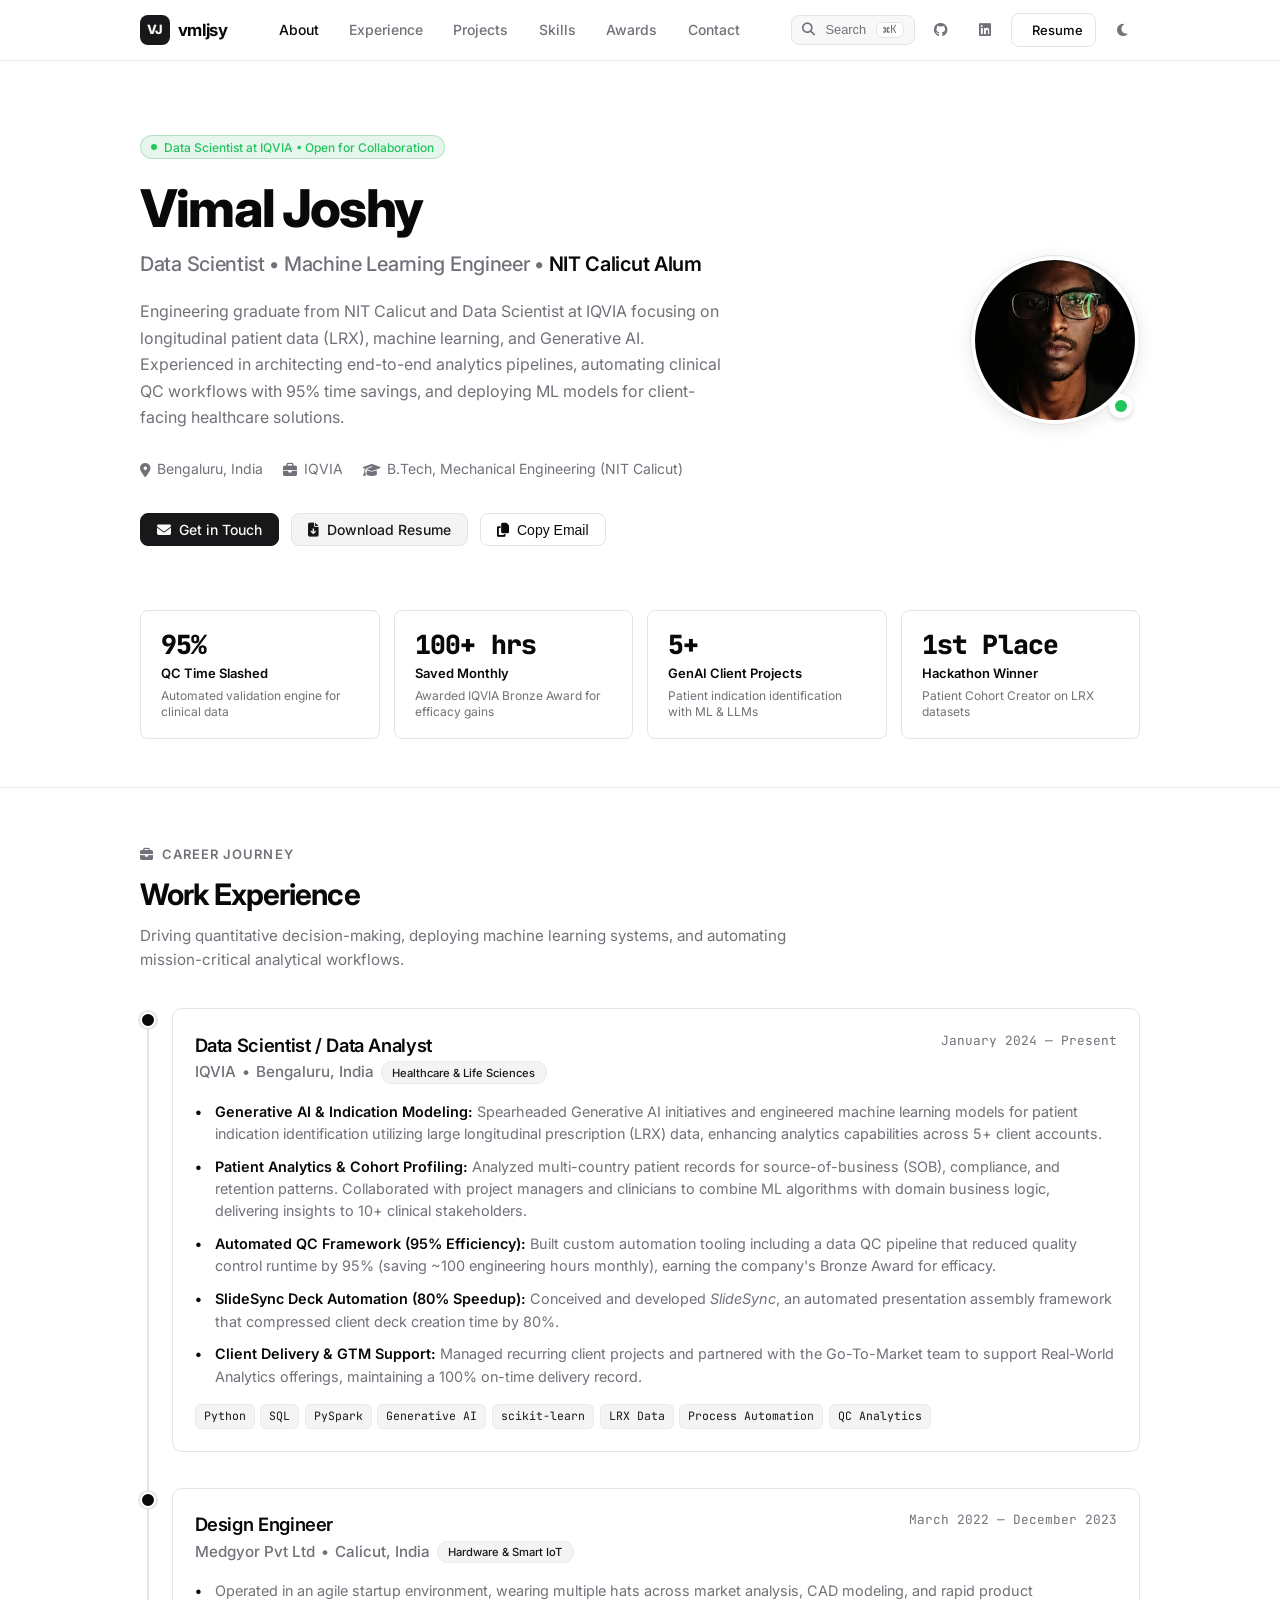
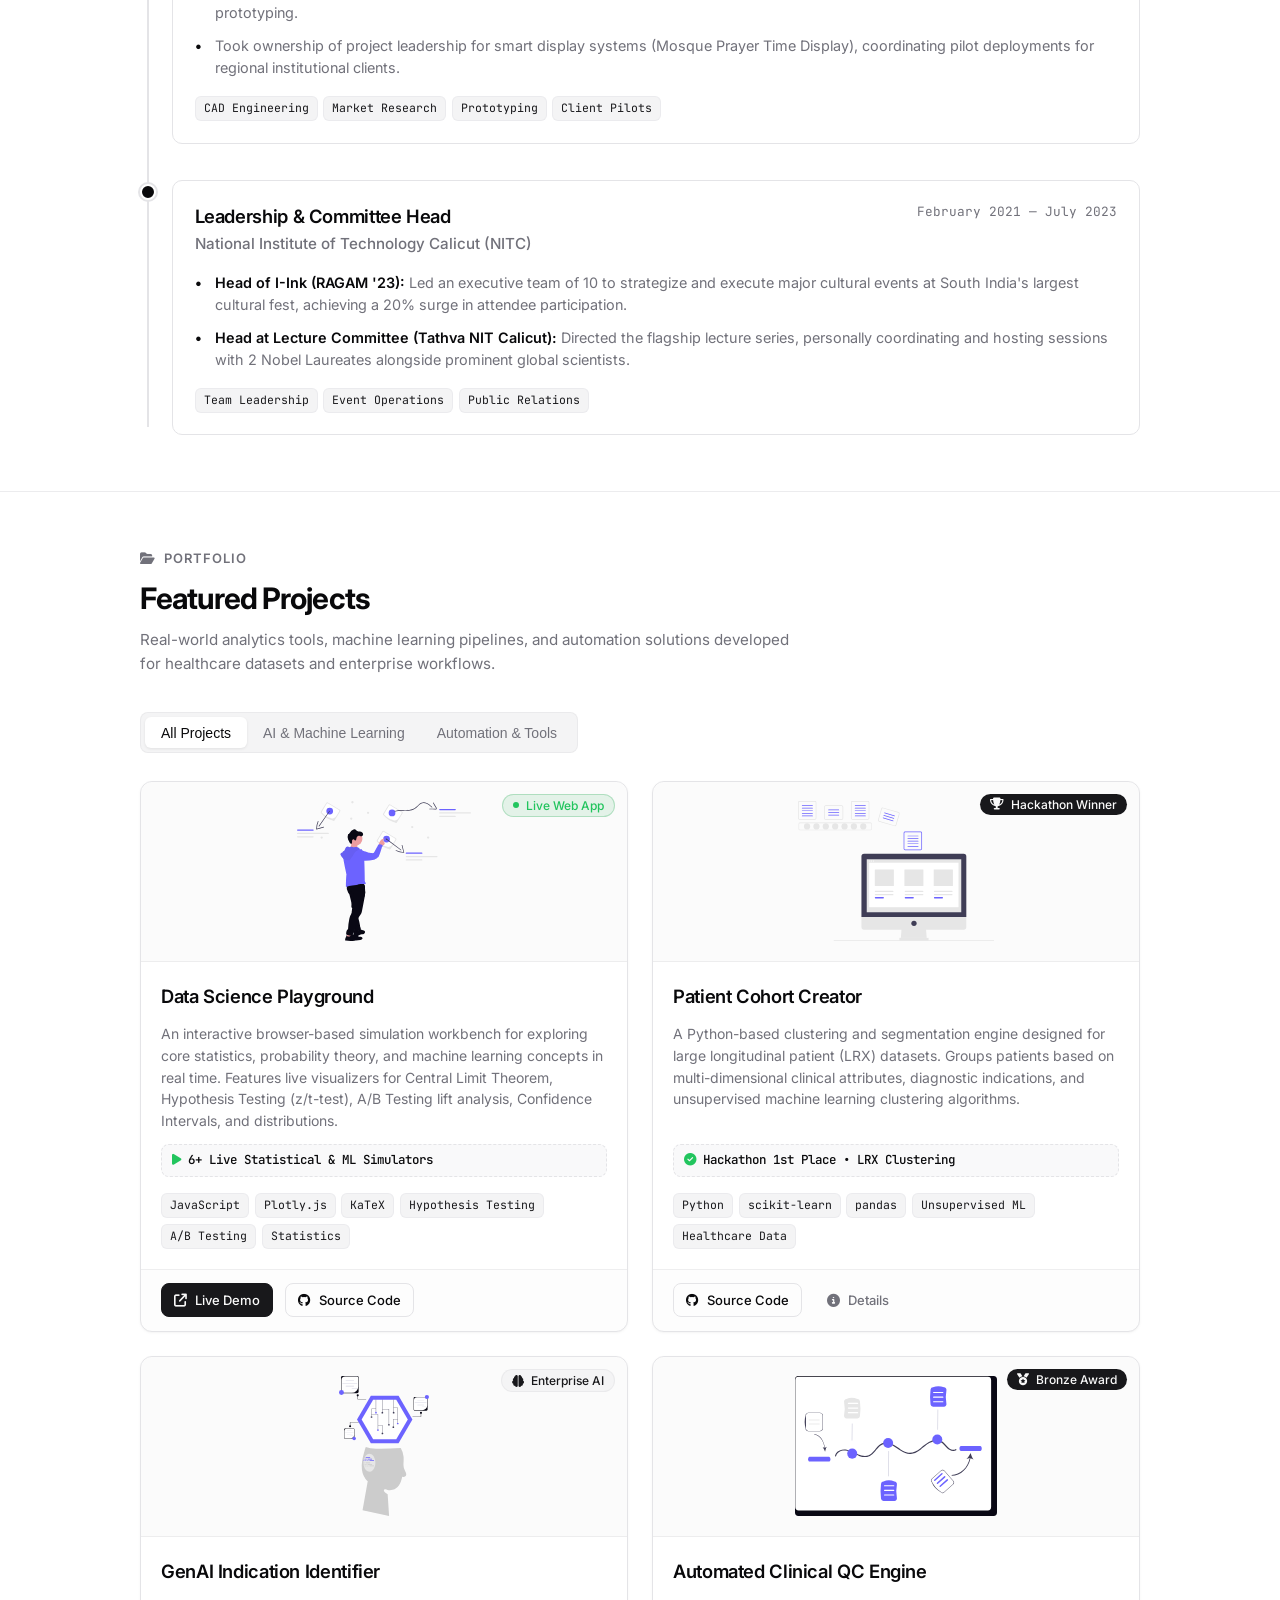
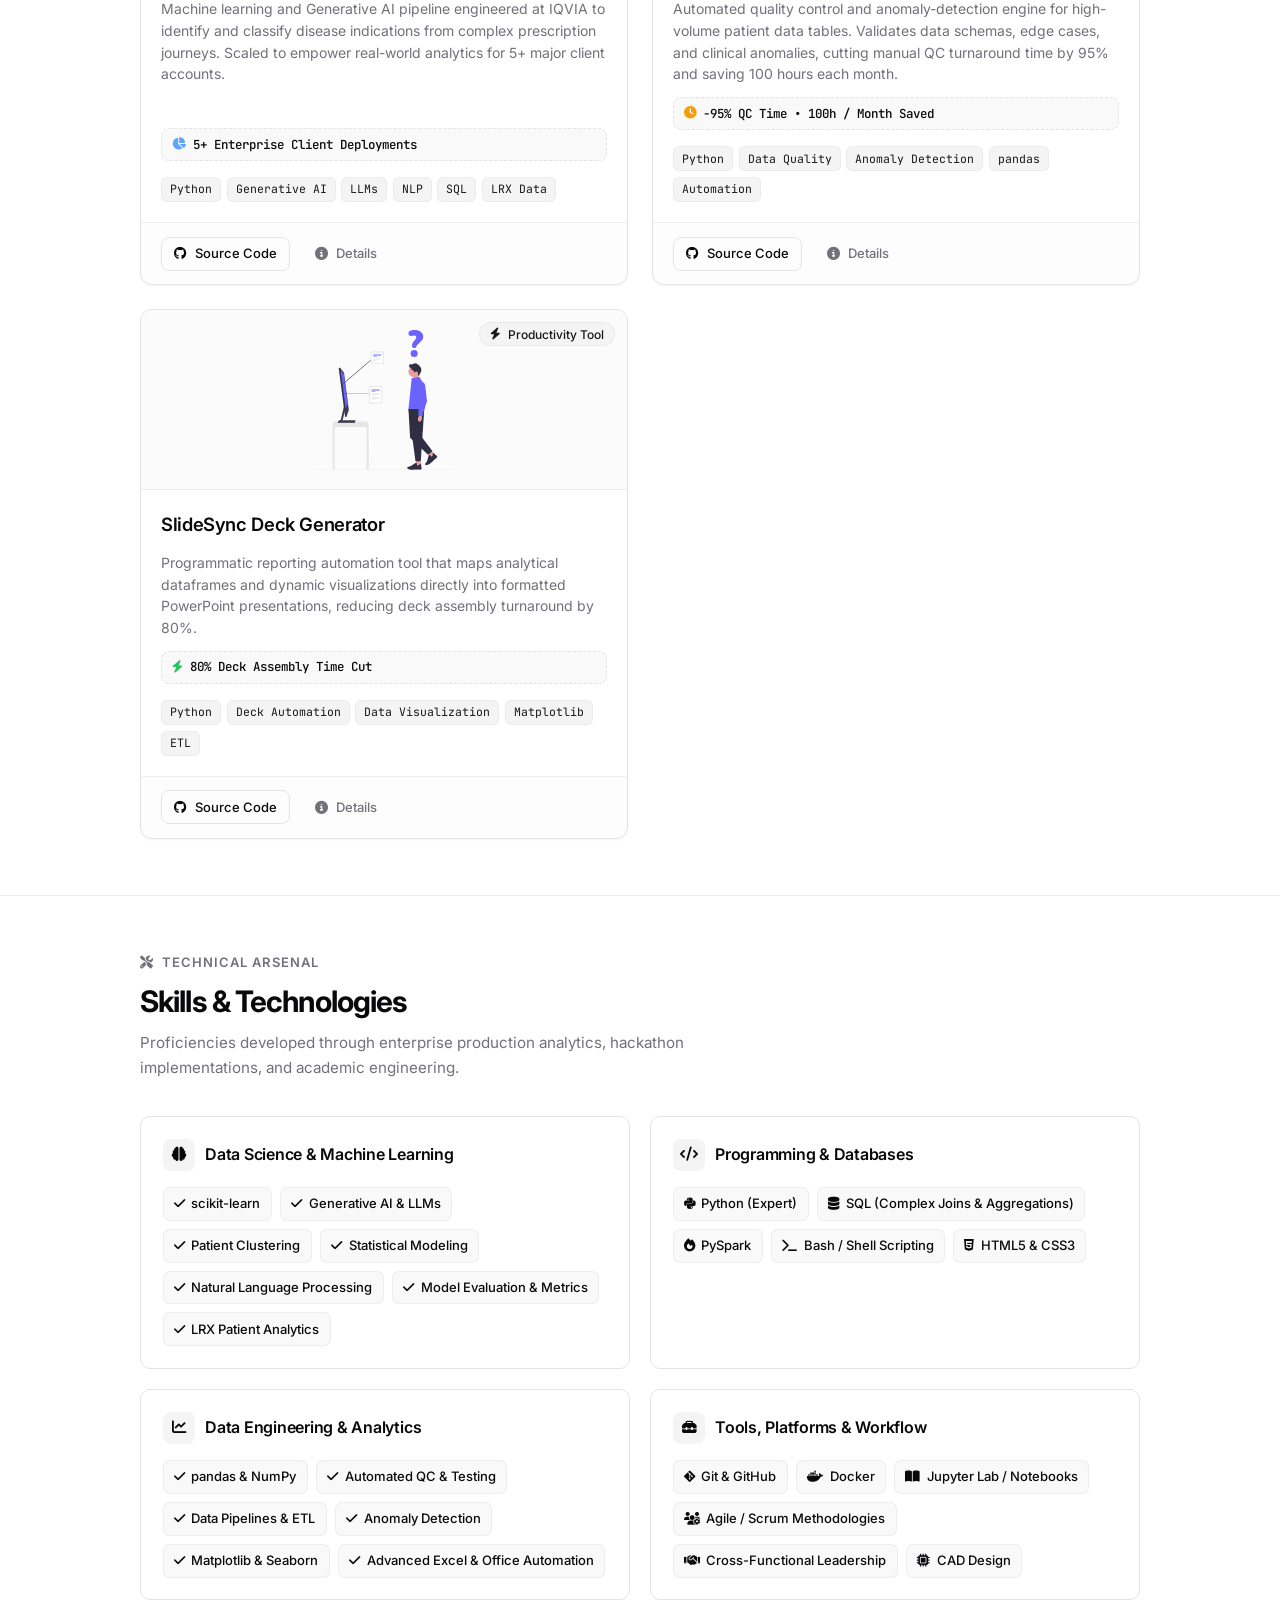
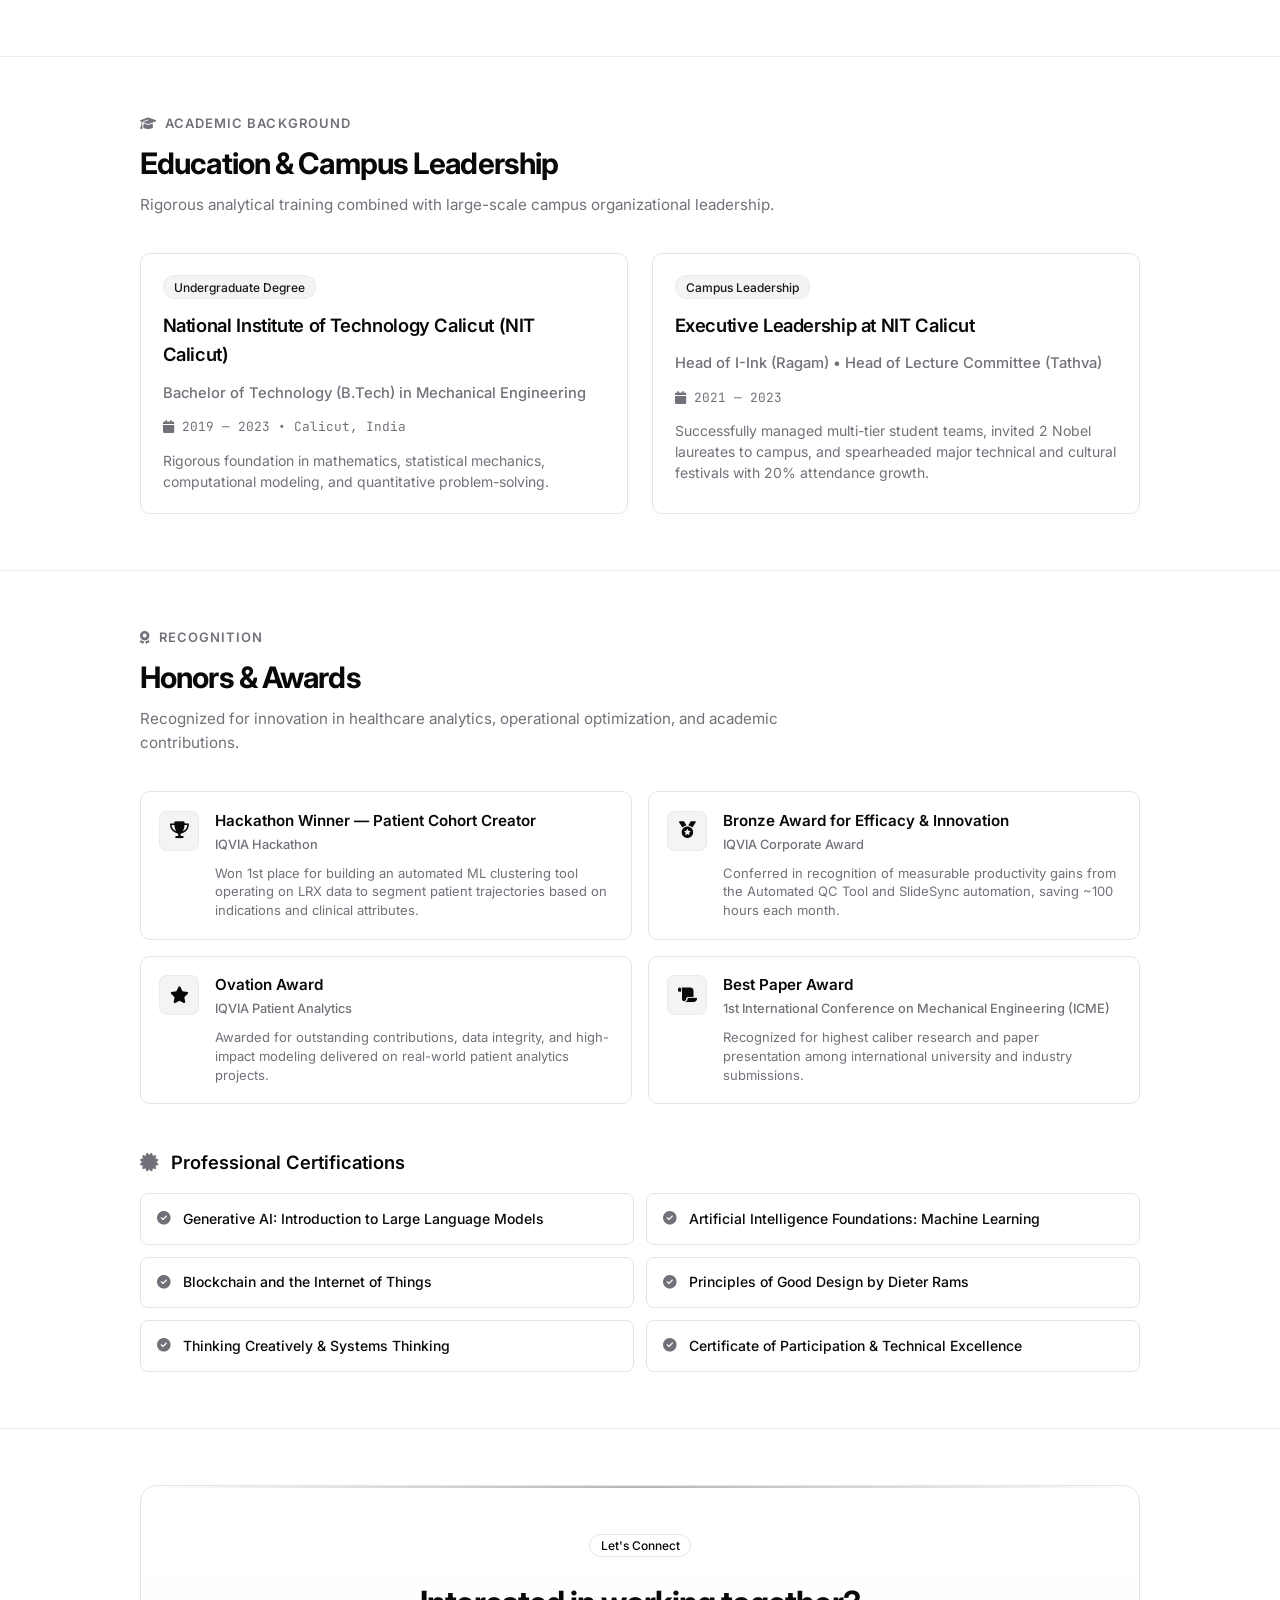
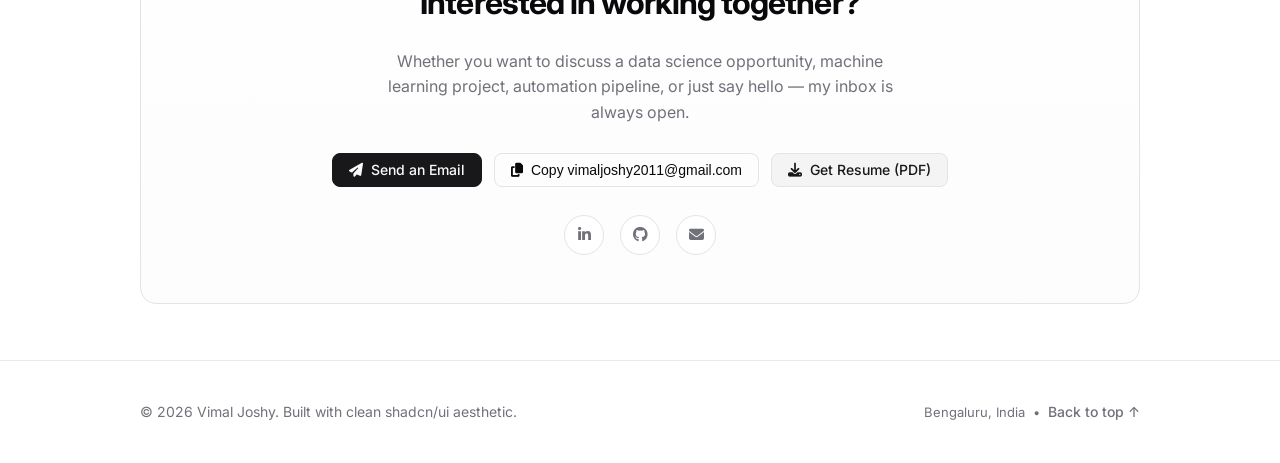
==== commit 55e21912: "feat: add Data Science Playground featured project with live demo and repo links" ====
--- a/index.html
+++ b/index.html
@@ -325,7 +325,42 @@
 
                     <!-- Projects Grid -->
                     <div class="projects-grid">
-                        <!-- Project 1: Patient Cohort Creator -->
+                        <!-- Project 1: DS Playground (Live Interactive Web App) -->
+                        <div class="card project-card" data-category="ml">
+                            <div class="project-preview">
+                                <img src="images/undraw_instant-analysis_vm8x.svg" alt="DS Playground preview">
+                                <span class="badge badge-glow project-badge-top">
+                                    <span class="status-dot-pulse"></span> Live Web App
+                                </span>
+                            </div>
+                            <div class="project-body">
+                                <h3 class="project-name">Data Science Playground</h3>
+                                <p class="project-desc">
+                                    An interactive browser-based simulation workbench for exploring core statistics, probability theory, and machine learning concepts in real time. Features live visualizers for Central Limit Theorem, Hypothesis Testing (z/t-test), A/B Testing lift analysis, Confidence Intervals, and distributions.
+                                </p>
+                                <div class="project-metric-pill">
+                                    <i class="fas fa-play" style="color: #22c55e;"></i> 6+ Live Statistical & ML Simulators
+                                </div>
+                                <div class="project-tags">
+                                    <span class="tech-tag">JavaScript</span>
+                                    <span class="tech-tag">Plotly.js</span>
+                                    <span class="tech-tag">KaTeX</span>
+                                    <span class="tech-tag">Hypothesis Testing</span>
+                                    <span class="tech-tag">A/B Testing</span>
+                                    <span class="tech-tag">Statistics</span>
+                                </div>
+                            </div>
+                            <div class="project-links">
+                                <a href="https://vmljsy.github.io/ds-playground/" target="_blank" rel="noopener noreferrer" class="btn btn-primary btn-sm">
+                                    <i class="fas fa-arrow-up-right-from-square"></i> Live Demo
+                                </a>
+                                <a href="https://github.com/vmljsy/ds-playground" target="_blank" rel="noopener noreferrer" class="btn btn-outline btn-sm">
+                                    <i class="fab fa-github"></i> Source Code
+                                </a>
+                            </div>
+                        </div>
+
+                        <!-- Project 2: Patient Cohort Creator -->
                         <div class="card project-card" data-category="ml">
                             <div class="project-preview">
                                 <img src="images/undraw_data-processing_z2q6.svg" alt="Patient Cohort Creator preview">
@@ -771,7 +806,11 @@
                     <span class="cmd-kbd">Theme</span>
                 </div>
 
-                <div class="command-group-heading">External Profiles</div>
+                <div class="command-group-heading">Featured Apps & Profiles</div>
+                <div class="command-item" data-action="link" data-url="https://vmljsy.github.io/ds-playground/">
+                    <div class="command-item-left"><i class="fas fa-flask"></i> <span>Data Science Playground (Live App)</span></div>
+                    <span class="cmd-kbd">Live</span>
+                </div>
                 <div class="command-item" data-action="link" data-url="https://www.linkedin.com/in/vimaljoshy/">
                     <div class="command-item-left"><i class="fab fa-linkedin"></i> <span>LinkedIn Profile</span></div>
                     <span class="cmd-kbd"><i class="fas fa-external-link"></i></span>
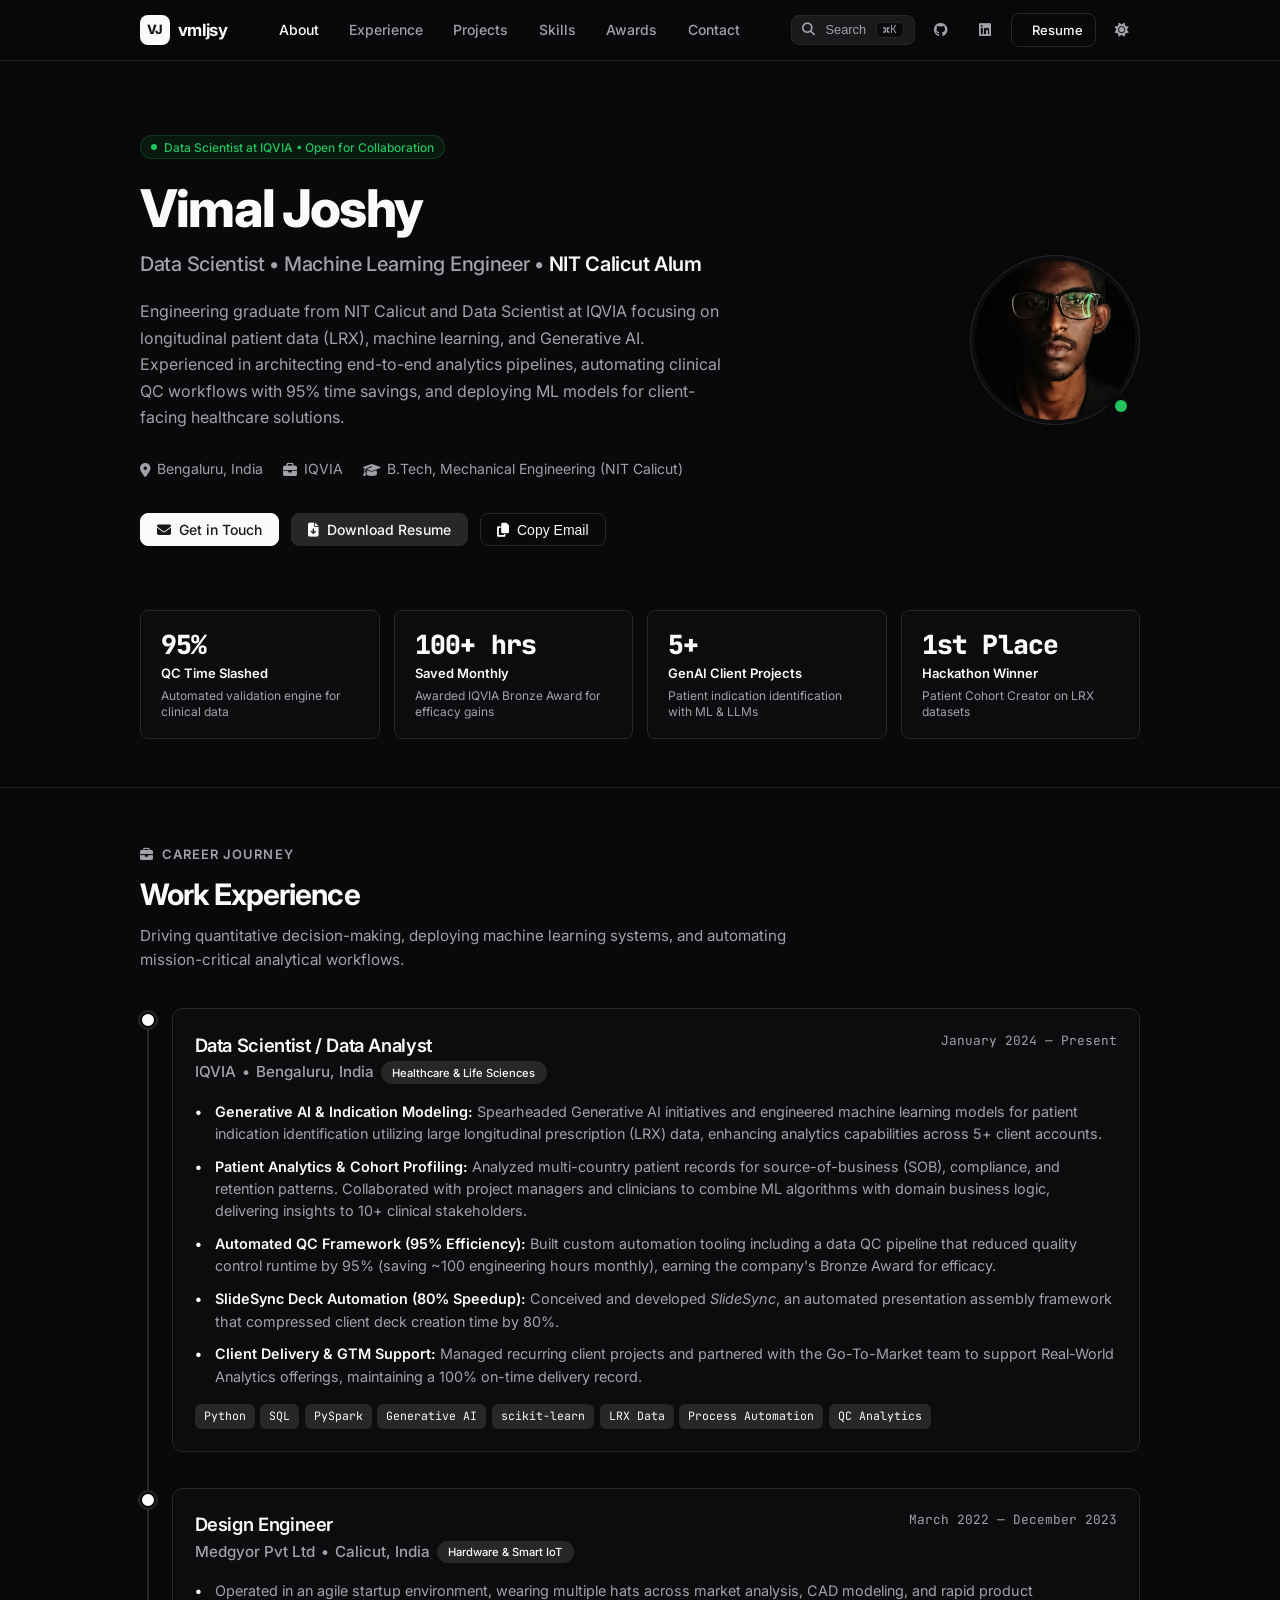
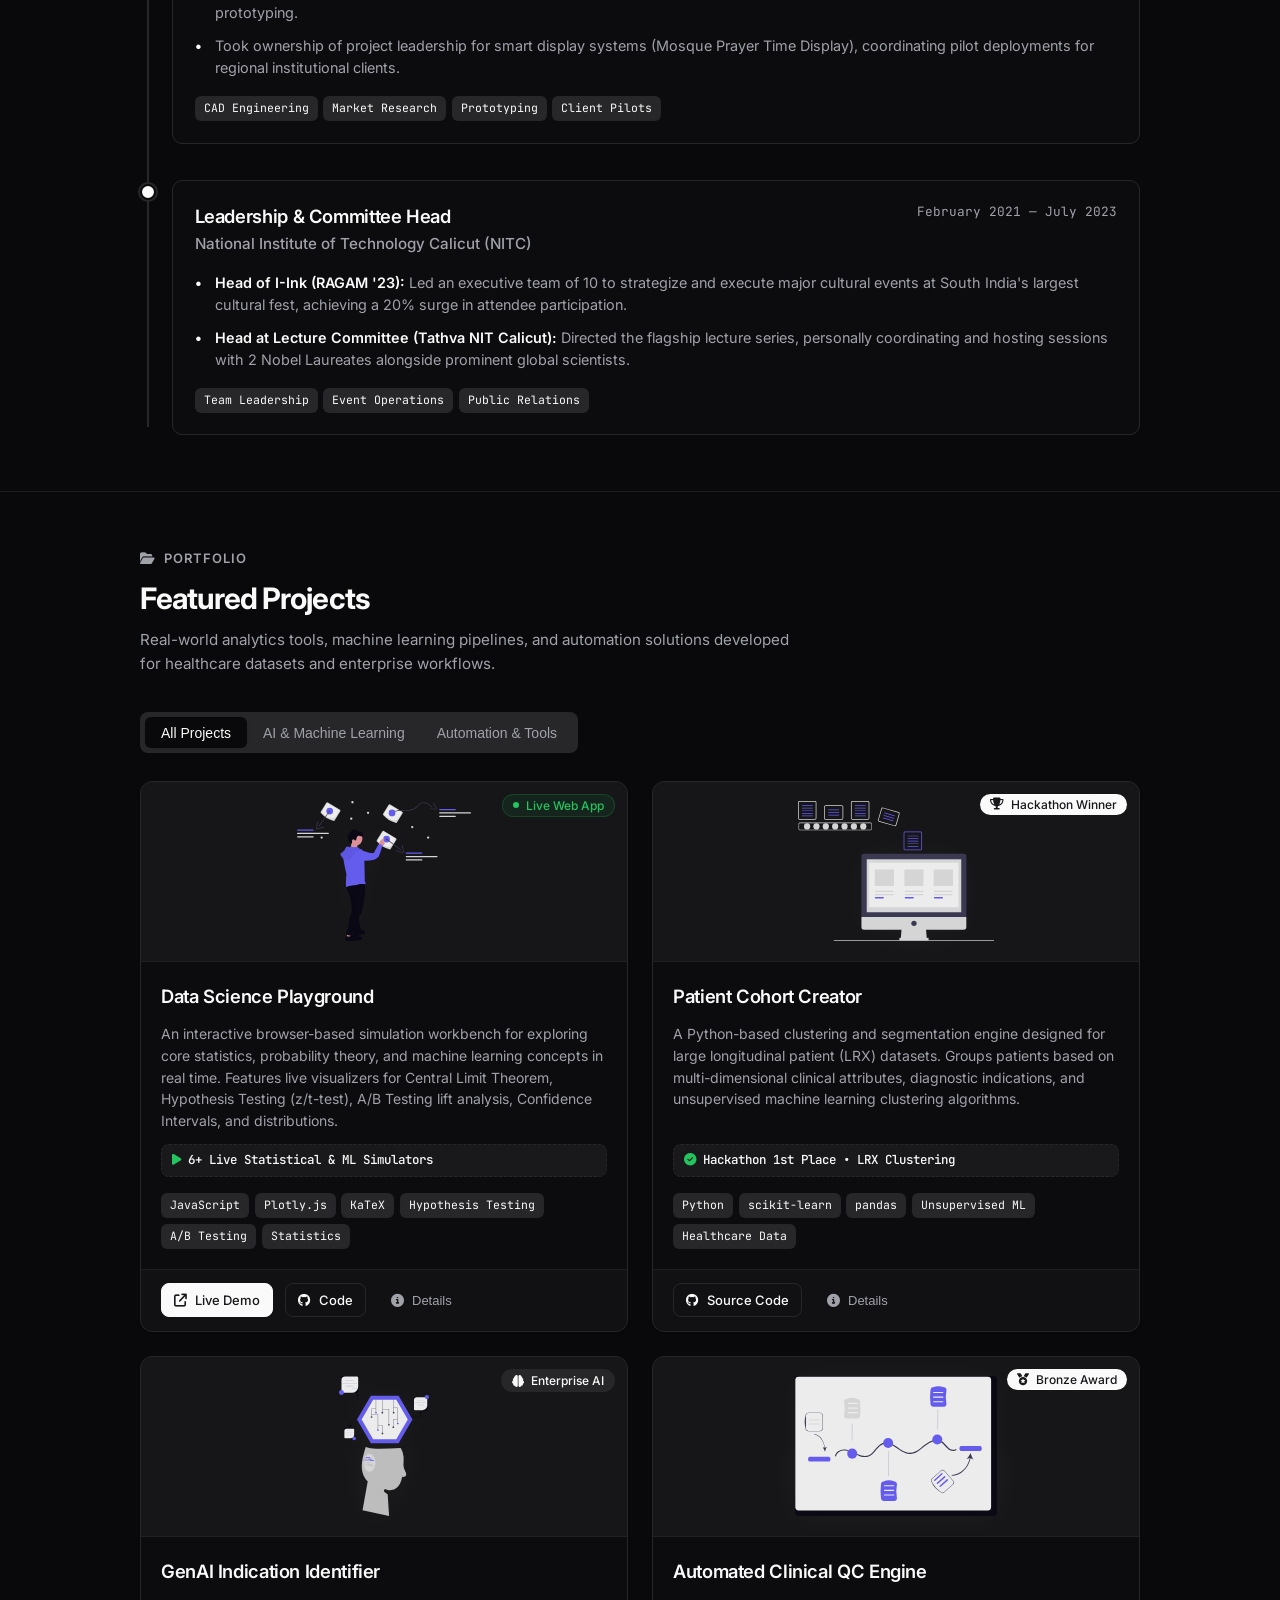
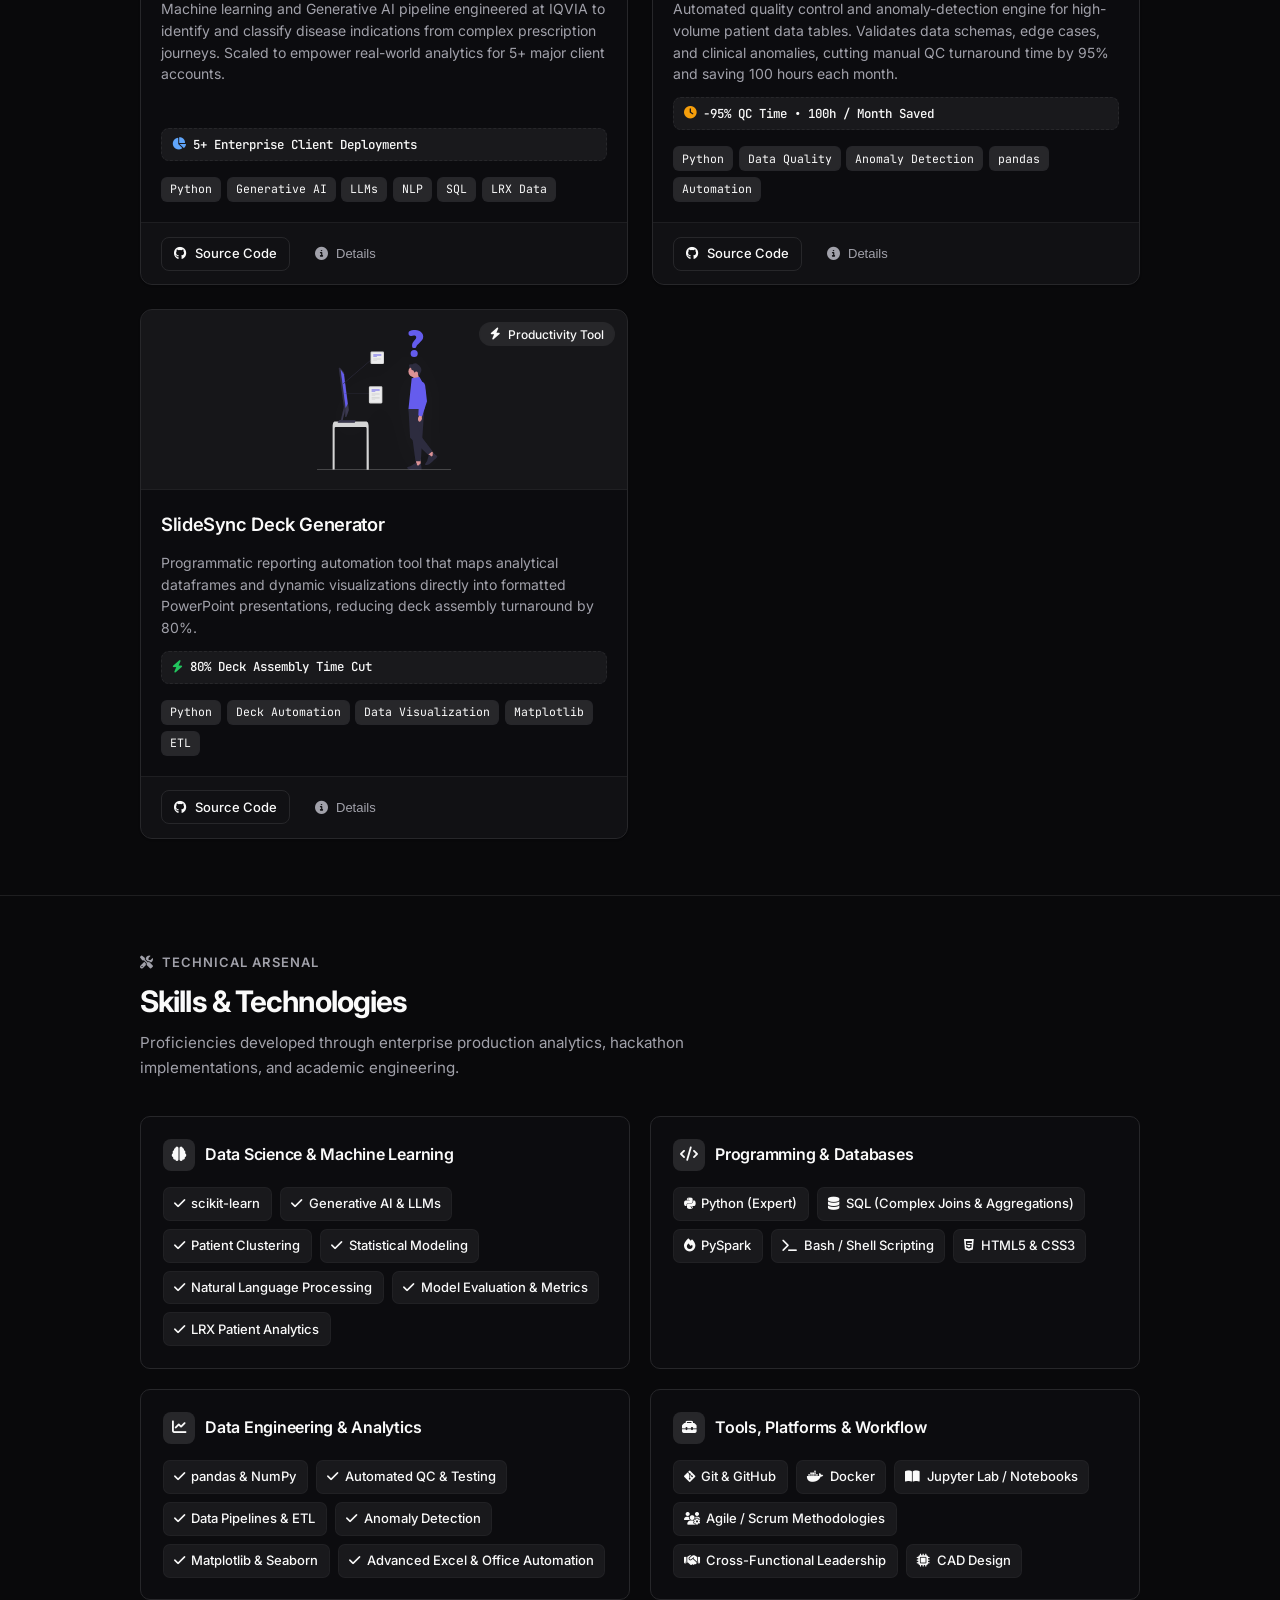
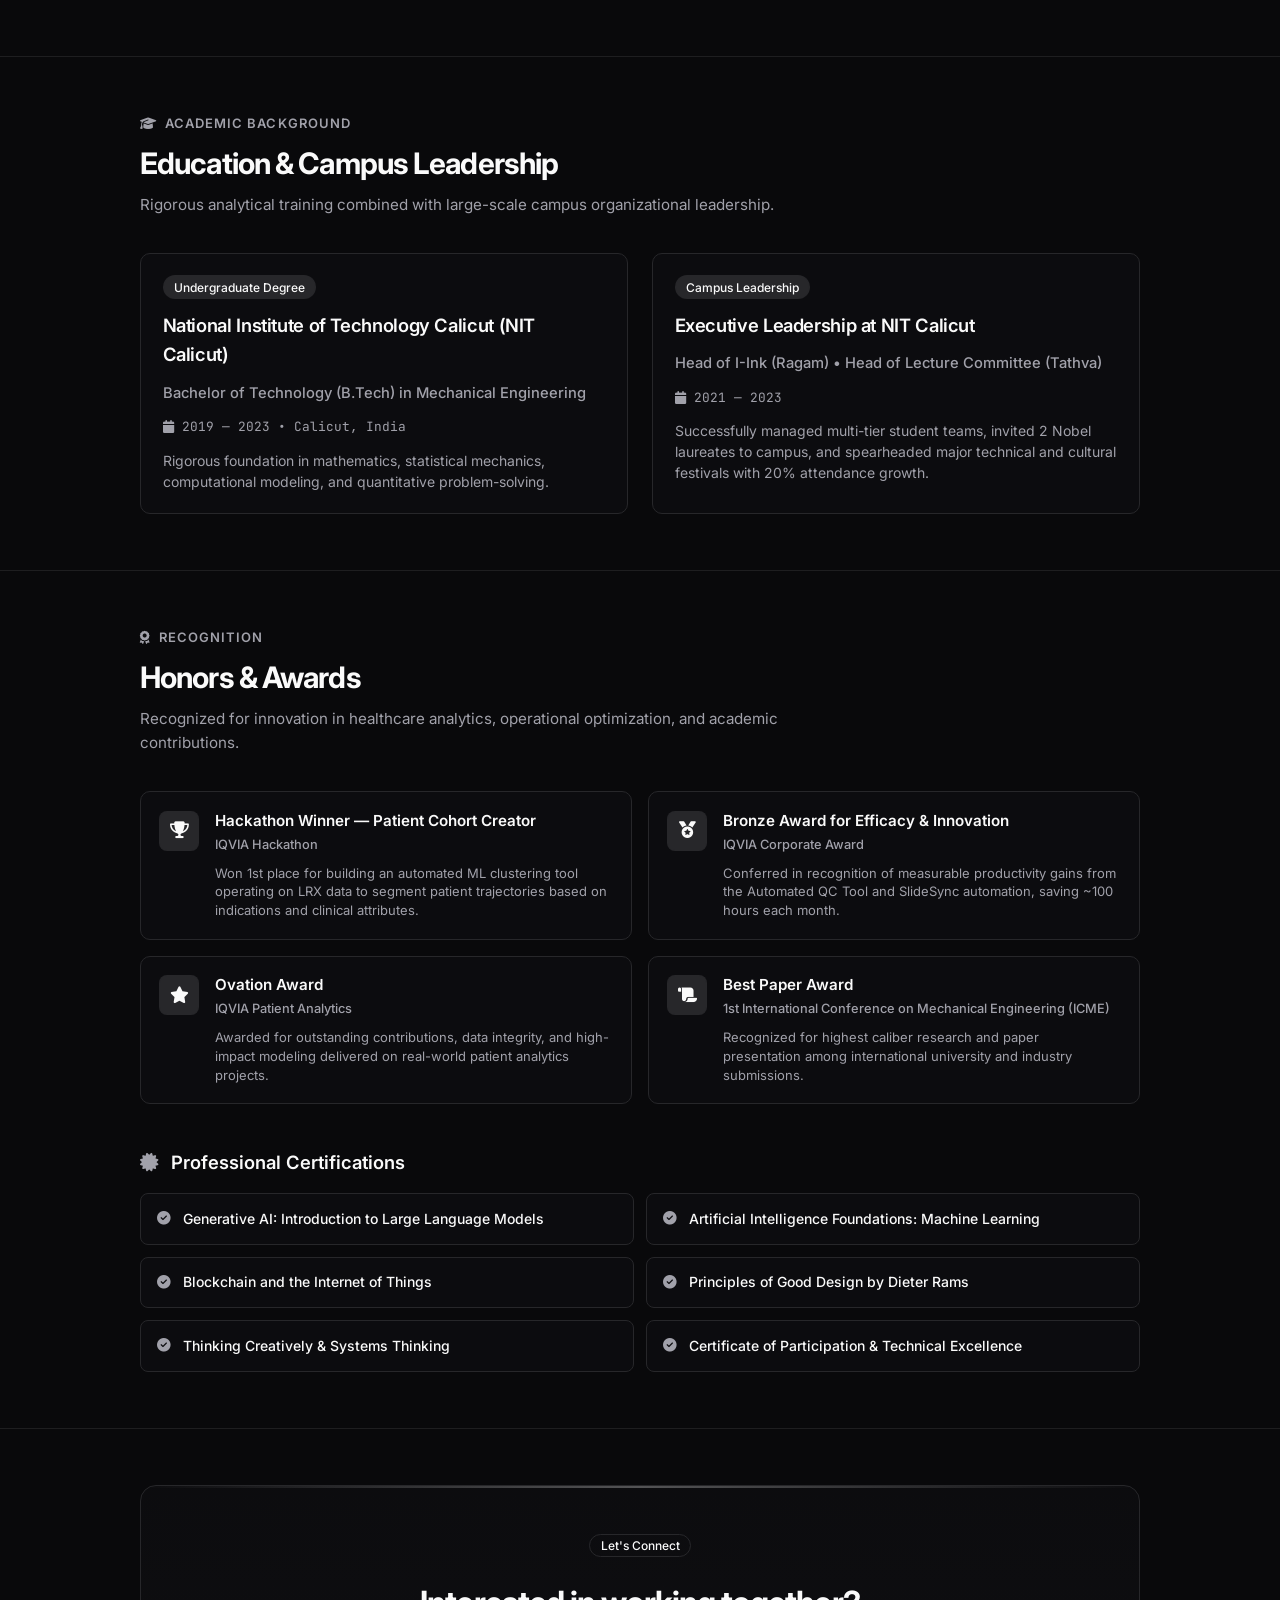
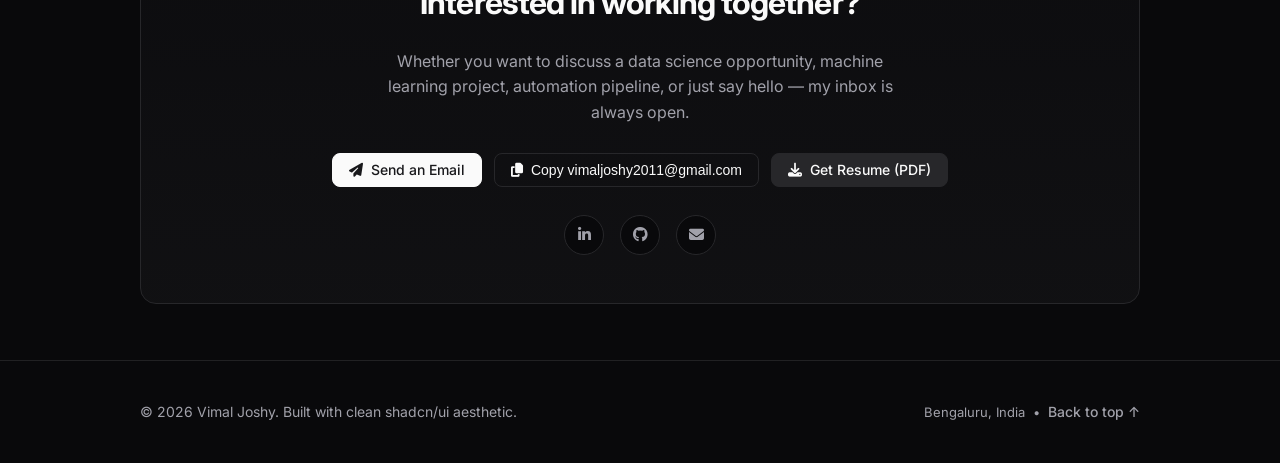
==== commit 822d8d8f: "fix: add .nojekyll, asset cache-busting, fix theme initialization and wire project modals" ====
--- a/index.html
+++ b/index.html
@@ -30,8 +30,8 @@
     <!-- Font Awesome Icons -->
     <link rel="stylesheet" href="https://cdnjs.cloudflare.com/ajax/libs/font-awesome/6.5.1/css/all.min.css">
     
-    <!-- Stylesheet -->
-    <link rel="stylesheet" href="css/styles.css">
+    <!-- Stylesheet with cache-busting -->
+    <link rel="stylesheet" href="css/styles.css?v=20261109c">
 </head>
 <body>
 
@@ -355,8 +355,11 @@
                                     <i class="fas fa-arrow-up-right-from-square"></i> Live Demo
                                 </a>
                                 <a href="https://github.com/vmljsy/ds-playground" target="_blank" rel="noopener noreferrer" class="btn btn-outline btn-sm">
-                                    <i class="fab fa-github"></i> Source Code
+                                    <i class="fab fa-github"></i> Code
                                 </a>
+                                <button class="btn btn-ghost btn-sm open-modal-btn" data-project="ds-playground">
+                                    <i class="fas fa-circle-info"></i> Details
+                                </button>
                             </div>
                         </div>
 
@@ -388,13 +391,13 @@
                                 <a href="https://github.com/vmljsy" target="_blank" rel="noopener noreferrer" class="btn btn-outline btn-sm">
                                     <i class="fab fa-github"></i> Source Code
                                 </a>
-                                <a href="#contact" class="btn btn-ghost btn-sm">
+                                <button class="btn btn-ghost btn-sm open-modal-btn" data-project="cohort-creator">
                                     <i class="fas fa-circle-info"></i> Details
-                                </a>
-                            </div>
-                        </div>
-
-                        <!-- Project 2: Generative AI Indication Identifier -->
+                                </button>
+                            </div>
+                        </div>
+
+                        <!-- Project 3: Generative AI Indication Identifier -->
                         <div class="card project-card" data-category="ml">
                             <div class="project-preview">
                                 <img src="images/undraw_artificial-intelligence_43qa.svg" alt="Generative AI Project preview">
@@ -423,13 +426,13 @@
                                 <a href="https://github.com/vmljsy" target="_blank" rel="noopener noreferrer" class="btn btn-outline btn-sm">
                                     <i class="fab fa-github"></i> Source Code
                                 </a>
-                                <a href="#contact" class="btn btn-ghost btn-sm">
+                                <button class="btn btn-ghost btn-sm open-modal-btn" data-project="genai-indication">
                                     <i class="fas fa-circle-info"></i> Details
-                                </a>
-                            </div>
-                        </div>
-
-                        <!-- Project 3: QC Automation Engine -->
+                                </button>
+                            </div>
+                        </div>
+
+                        <!-- Project 4: QC Automation Engine -->
                         <div class="card project-card" data-category="automation">
                             <div class="project-preview">
                                 <img src="images/undraw_data-analysis_b7cp.svg" alt="QC Tool preview">
@@ -457,13 +460,13 @@
                                 <a href="https://github.com/vmljsy" target="_blank" rel="noopener noreferrer" class="btn btn-outline btn-sm">
                                     <i class="fab fa-github"></i> Source Code
                                 </a>
-                                <a href="#contact" class="btn btn-ghost btn-sm">
+                                <button class="btn btn-ghost btn-sm open-modal-btn" data-project="qc-engine">
                                     <i class="fas fa-circle-info"></i> Details
-                                </a>
-                            </div>
-                        </div>
-
-                        <!-- Project 4: SlideSync Automation -->
+                                </button>
+                            </div>
+                        </div>
+
+                        <!-- Project 5: SlideSync Automation -->
                         <div class="card project-card" data-category="automation">
                             <div class="project-preview">
                                 <img src="images/undraw_ai-answers_uxgx.svg" alt="SlideSync preview">
@@ -491,9 +494,9 @@
                                 <a href="https://github.com/vmljsy" target="_blank" rel="noopener noreferrer" class="btn btn-outline btn-sm">
                                     <i class="fab fa-github"></i> Source Code
                                 </a>
-                                <a href="#contact" class="btn btn-ghost btn-sm">
+                                <button class="btn btn-ghost btn-sm open-modal-btn" data-project="slidesync">
                                     <i class="fas fa-circle-info"></i> Details
-                                </a>
+                                </button>
                             </div>
                         </div>
                     </div>
@@ -827,7 +830,31 @@
         </div>
     </div>
 
-    <!-- Scripts -->
-    <script src="js/script.js"></script>
+    <!-- Project Details Modal (shadcn Dialog) -->
+    <div id="project-modal-overlay" class="modal-overlay" role="dialog" aria-modal="true" aria-labelledby="modal-project-title">
+        <div class="modal-dialog">
+            <div class="modal-header">
+                <div class="modal-title-group">
+                    <h3 id="modal-project-title" class="modal-title">Project Details</h3>
+                    <span id="modal-project-badge" class="badge badge-default">Details</span>
+                </div>
+                <button id="modal-close-btn" class="modal-close-btn" aria-label="Close dialog">
+                    <i class="fas fa-times"></i>
+                </button>
+            </div>
+            <div id="modal-project-body" class="modal-body">
+                <!-- Dynamically populated via JS -->
+            </div>
+            <div class="modal-footer">
+                <a id="modal-project-link" href="#" target="_blank" rel="noopener noreferrer" class="btn btn-outline btn-sm">
+                    <i class="fab fa-github"></i> <span id="modal-project-link-text">Source Code</span>
+                </a>
+                <button id="modal-close-footer" class="btn btn-primary btn-sm">Close</button>
+            </div>
+        </div>
+    </div>
+
+    <!-- Scripts with cache-busting -->
+    <script src="js/script.js?v=20261109c"></script>
 </body>
 </html>
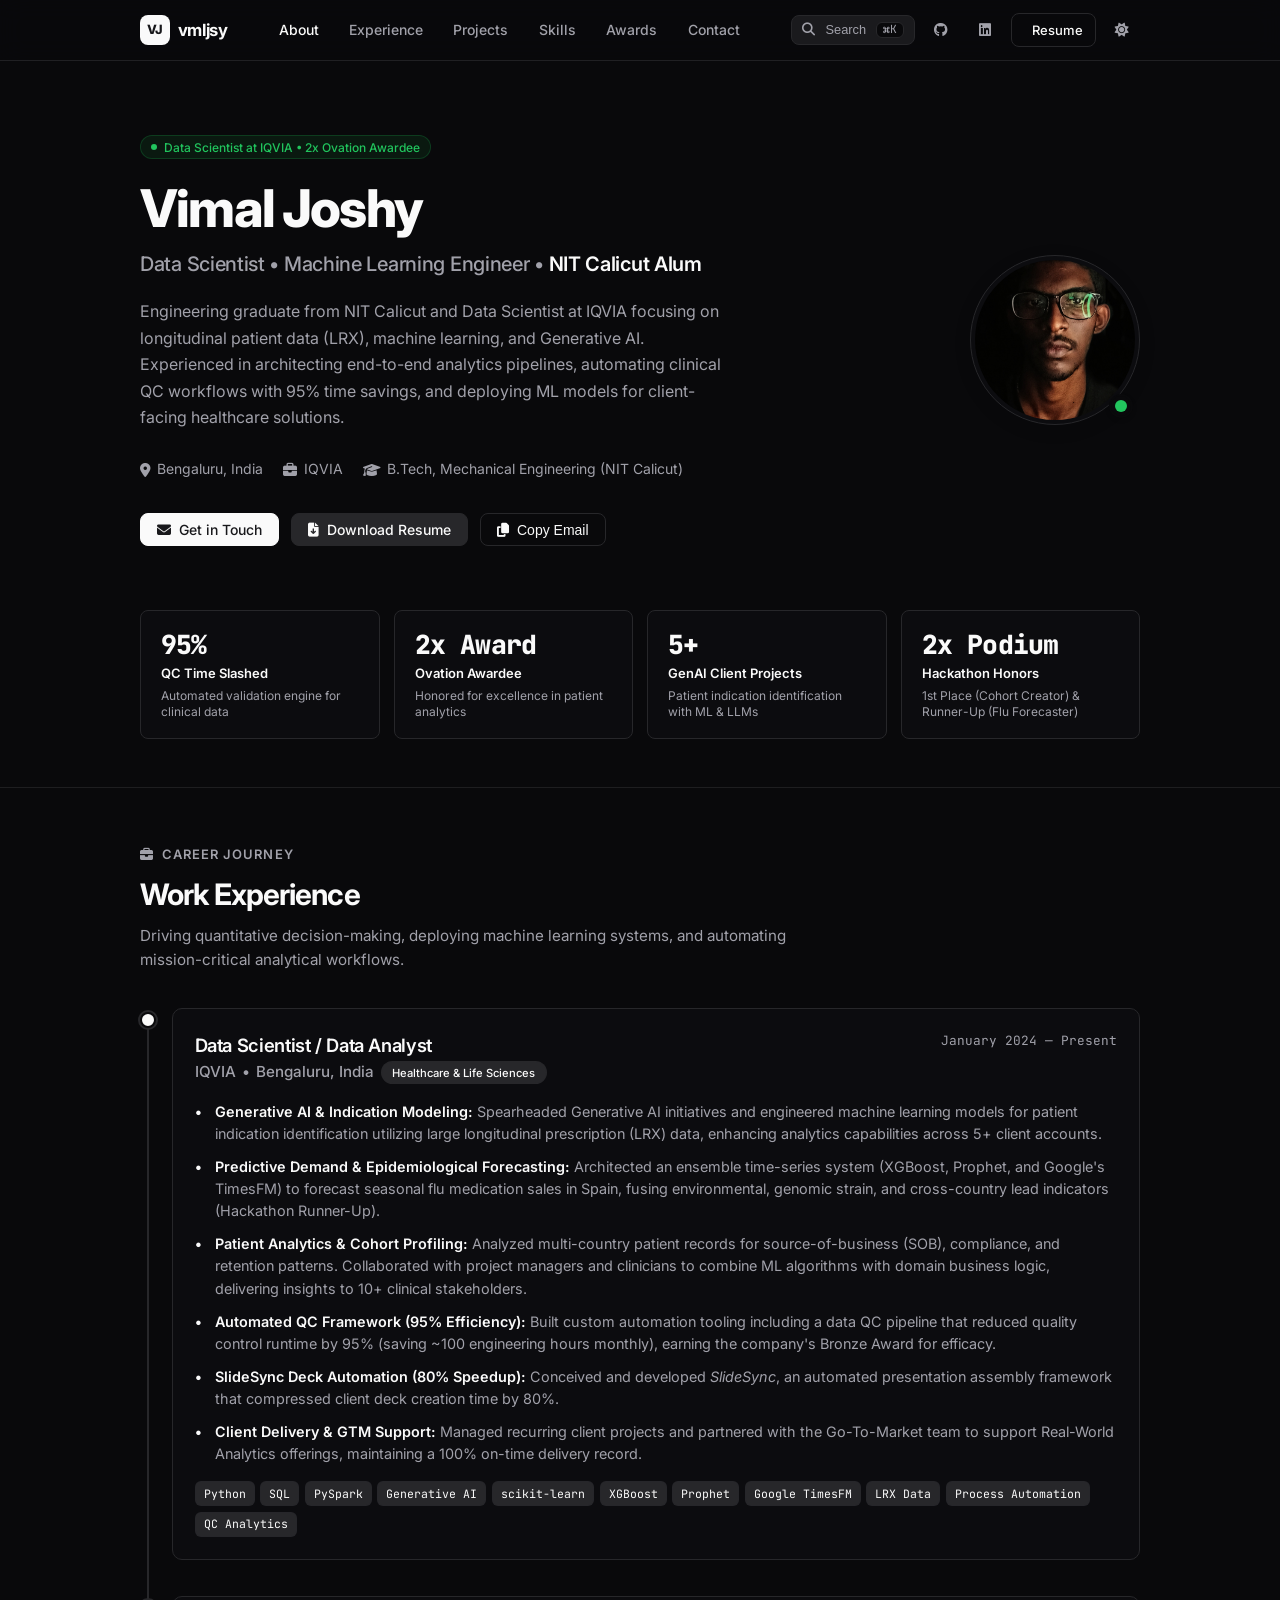
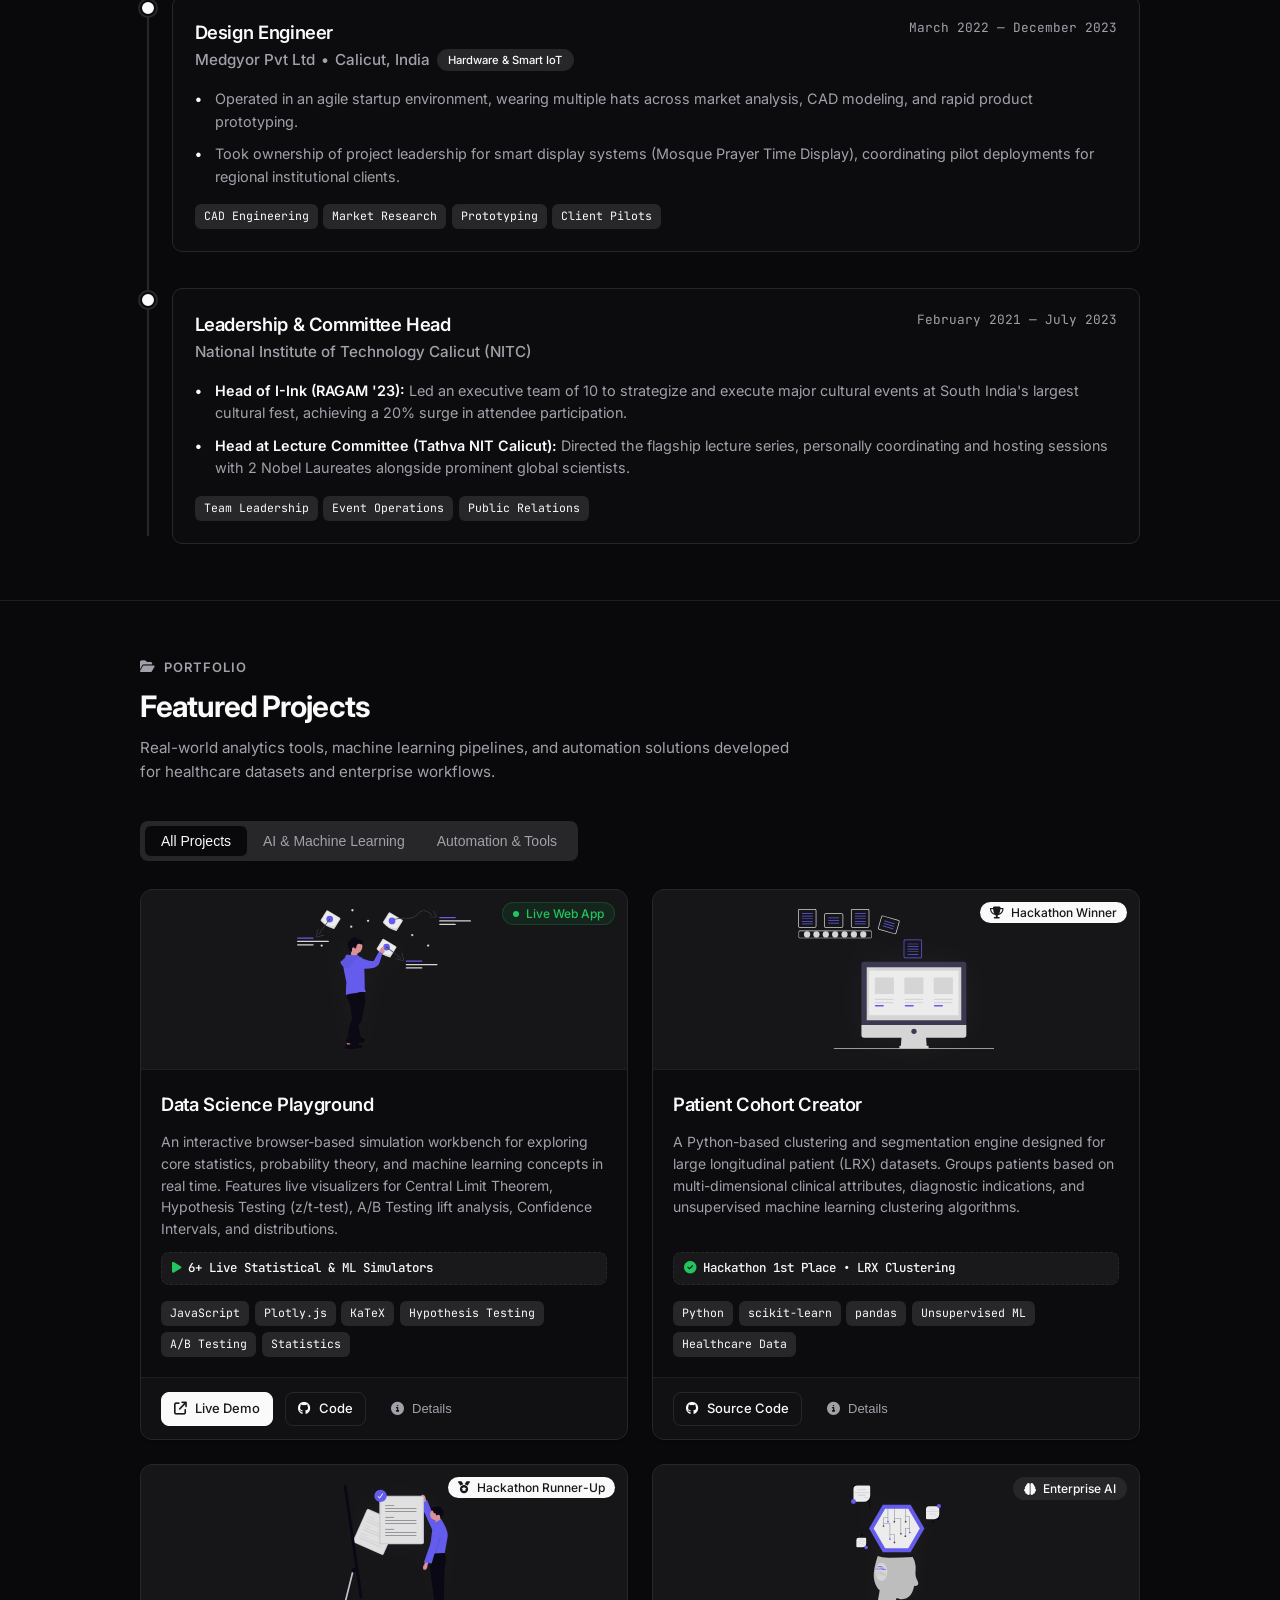
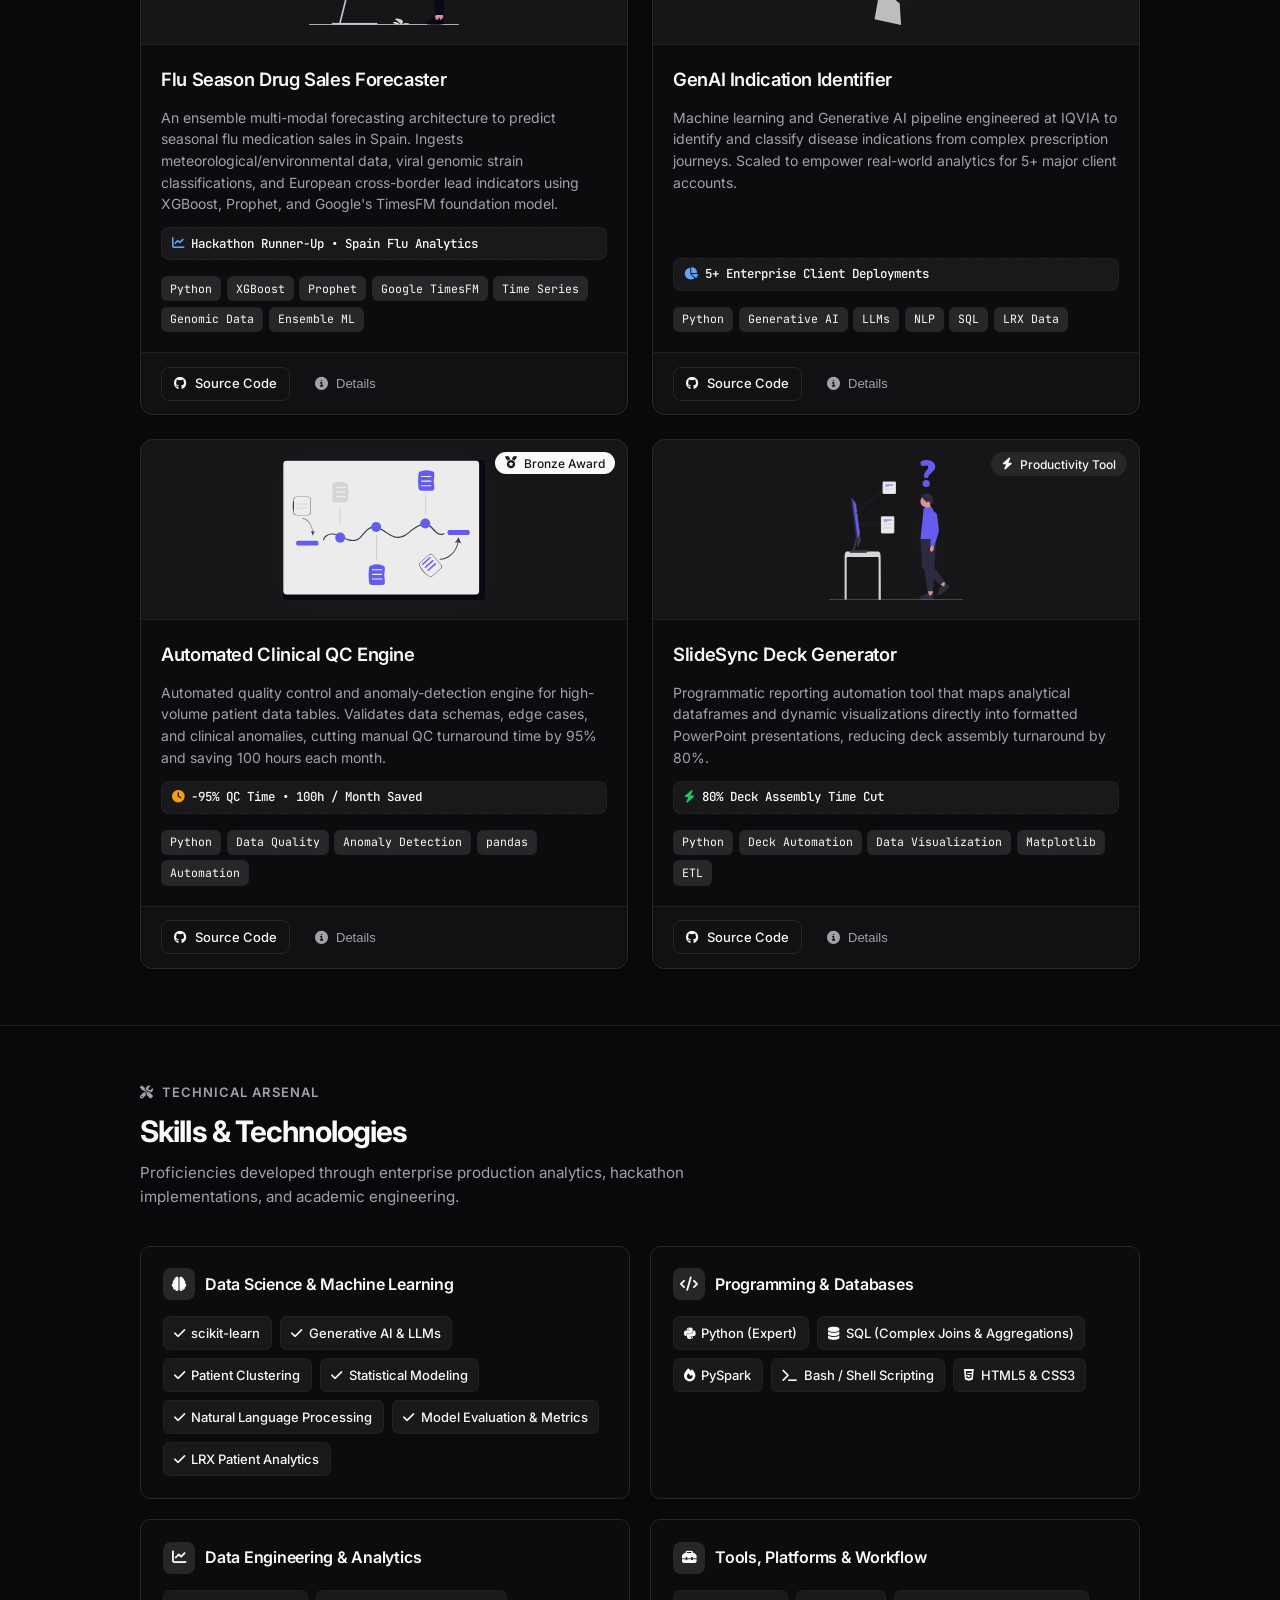
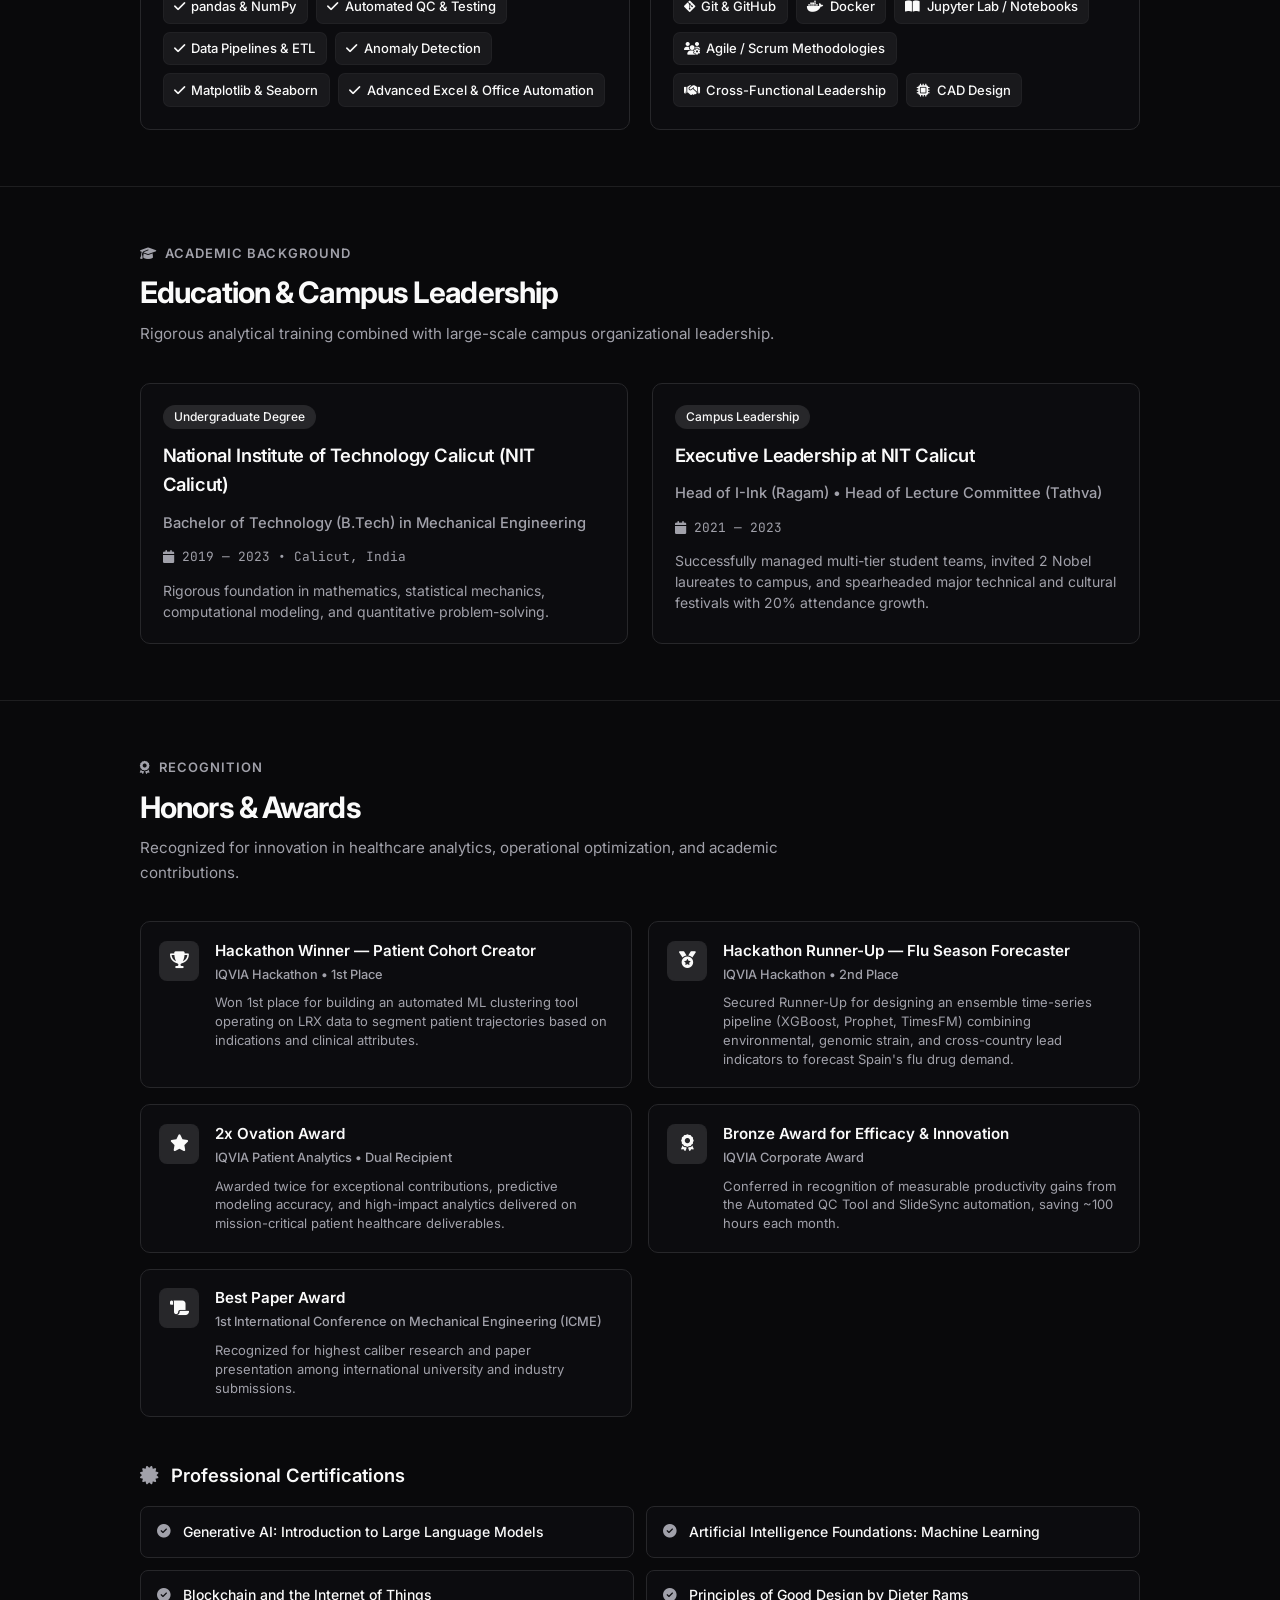
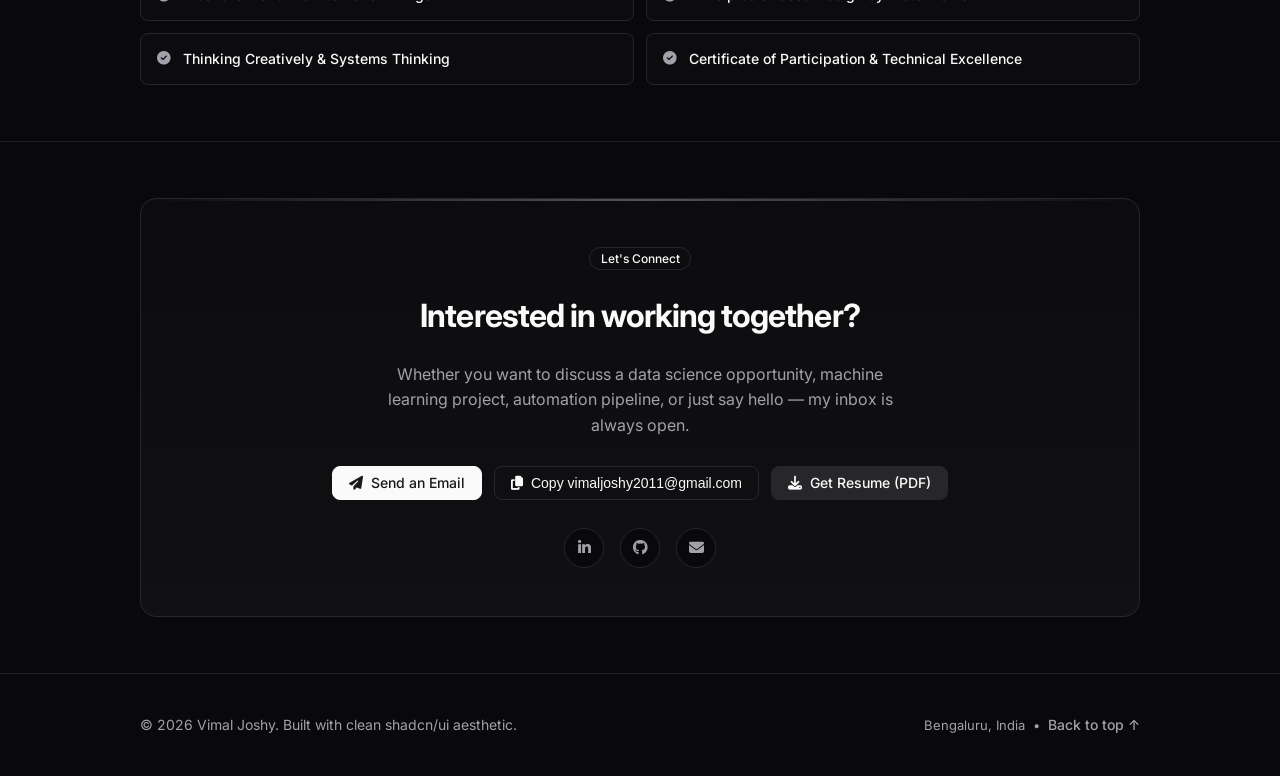
==== commit 375e117d: "feat: add 2x Ovation Award, Hackathon Runner-Up Spain flu forecasting with XGBoost, Prophet & Google" ====
--- a/index.html
+++ b/index.html
@@ -31,7 +31,7 @@
     <link rel="stylesheet" href="https://cdnjs.cloudflare.com/ajax/libs/font-awesome/6.5.1/css/all.min.css">
     
     <!-- Stylesheet with cache-busting -->
-    <link rel="stylesheet" href="css/styles.css?v=20261109c">
+    <link rel="stylesheet" href="css/styles.css?v=20261109d">
 </head>
 <body>
 
@@ -99,7 +99,7 @@
                     <div class="hero-badge-row">
                         <span class="badge badge-glow">
                             <span class="status-dot-pulse"></span>
-                            Data Scientist at IQVIA &bull; Open for Collaboration
+                            Data Scientist at IQVIA &bull; 2x Ovation Awardee
                         </span>
                     </div>
 
@@ -161,9 +161,9 @@
                         <span class="metric-sub">Automated validation engine for clinical data</span>
                     </div>
                     <div class="metric-card">
-                        <span class="metric-value">100+ hrs</span>
-                        <span class="metric-label">Saved Monthly</span>
-                        <span class="metric-sub">Awarded IQVIA Bronze Award for efficacy gains</span>
+                        <span class="metric-value">2x Award</span>
+                        <span class="metric-label">Ovation Awardee</span>
+                        <span class="metric-sub">Honored for excellence in patient analytics</span>
                     </div>
                     <div class="metric-card">
                         <span class="metric-value">5+</span>
@@ -171,9 +171,9 @@
                         <span class="metric-sub">Patient indication identification with ML & LLMs</span>
                     </div>
                     <div class="metric-card">
-                        <span class="metric-value">1st Place</span>
-                        <span class="metric-label">Hackathon Winner</span>
-                        <span class="metric-sub">Patient Cohort Creator on LRX datasets</span>
+                        <span class="metric-value">2x Podium</span>
+                        <span class="metric-label">Hackathon Honors</span>
+                        <span class="metric-sub">1st Place (Cohort Creator) & Runner-Up (Flu Forecaster)</span>
                     </div>
                 </div>
             </div>
@@ -211,6 +211,9 @@
                                     <strong>Generative AI & Indication Modeling:</strong> Spearheaded Generative AI initiatives and engineered machine learning models for patient indication identification utilizing large longitudinal prescription (LRX) data, enhancing analytics capabilities across 5+ client accounts.
                                 </li>
                                 <li>
+                                    <strong>Predictive Demand & Epidemiological Forecasting:</strong> Architected an ensemble time-series system (XGBoost, Prophet, and Google's TimesFM) to forecast seasonal flu medication sales in Spain, fusing environmental, genomic strain, and cross-country lead indicators (Hackathon Runner-Up).
+                                </li>
+                                <li>
                                     <strong>Patient Analytics & Cohort Profiling:</strong> Analyzed multi-country patient records for source-of-business (SOB), compliance, and retention patterns. Collaborated with project managers and clinicians to combine ML algorithms with domain business logic, delivering insights to 10+ clinical stakeholders.
                                 </li>
                                 <li>
@@ -230,6 +233,9 @@
                                 <span class="tech-tag">PySpark</span>
                                 <span class="tech-tag">Generative AI</span>
                                 <span class="tech-tag">scikit-learn</span>
+                                <span class="tech-tag">XGBoost</span>
+                                <span class="tech-tag">Prophet</span>
+                                <span class="tech-tag">Google TimesFM</span>
                                 <span class="tech-tag">LRX Data</span>
                                 <span class="tech-tag">Process Automation</span>
                                 <span class="tech-tag">QC Analytics</span>
@@ -397,7 +403,43 @@
                             </div>
                         </div>
 
-                        <!-- Project 3: Generative AI Indication Identifier -->
+                        <!-- Project 3: Flu Season Drug Sales Forecaster -->
+                        <div class="card project-card" data-category="ml">
+                            <div class="project-preview">
+                                <img src="images/undraw_data-input_whqw.svg" alt="Flu Season Forecaster preview">
+                                <span class="badge badge-default project-badge-top">
+                                    <i class="fas fa-medal"></i> Hackathon Runner-Up
+                                </span>
+                            </div>
+                            <div class="project-body">
+                                <h3 class="project-name">Flu Season Drug Sales Forecaster</h3>
+                                <p class="project-desc">
+                                    An ensemble multi-modal forecasting architecture to predict seasonal flu medication sales in Spain. Ingests meteorological/environmental data, viral genomic strain classifications, and European cross-border lead indicators using XGBoost, Prophet, and Google's TimesFM foundation model.
+                                </p>
+                                <div class="project-metric-pill">
+                                    <i class="fas fa-chart-line" style="color: #60a5fa;"></i> Hackathon Runner-Up &bull; Spain Flu Analytics
+                                </div>
+                                <div class="project-tags">
+                                    <span class="tech-tag">Python</span>
+                                    <span class="tech-tag">XGBoost</span>
+                                    <span class="tech-tag">Prophet</span>
+                                    <span class="tech-tag">Google TimesFM</span>
+                                    <span class="tech-tag">Time Series</span>
+                                    <span class="tech-tag">Genomic Data</span>
+                                    <span class="tech-tag">Ensemble ML</span>
+                                </div>
+                            </div>
+                            <div class="project-links">
+                                <a href="https://github.com/vmljsy" target="_blank" rel="noopener noreferrer" class="btn btn-outline btn-sm">
+                                    <i class="fab fa-github"></i> Source Code
+                                </a>
+                                <button class="btn btn-ghost btn-sm open-modal-btn" data-project="flu-forecaster">
+                                    <i class="fas fa-circle-info"></i> Details
+                                </button>
+                            </div>
+                        </div>
+
+                        <!-- Project 4: Generative AI Indication Identifier -->
                         <div class="card project-card" data-category="ml">
                             <div class="project-preview">
                                 <img src="images/undraw_artificial-intelligence_43qa.svg" alt="Generative AI Project preview">
@@ -628,26 +670,35 @@
                         <div class="award-icon-box"><i class="fas fa-trophy"></i></div>
                         <div class="award-info">
                             <h3 class="award-title">Hackathon Winner — Patient Cohort Creator</h3>
-                            <span class="award-org">IQVIA Hackathon</span>
+                            <span class="award-org">IQVIA Hackathon &bull; 1st Place</span>
                             <p class="award-desc">Won 1st place for building an automated ML clustering tool operating on LRX data to segment patient trajectories based on indications and clinical attributes.</p>
                         </div>
                     </div>
 
                     <div class="award-item">
                         <div class="award-icon-box"><i class="fas fa-medal"></i></div>
+                        <div class="award-info">
+                            <h3 class="award-title">Hackathon Runner-Up — Flu Season Forecaster</h3>
+                            <span class="award-org">IQVIA Hackathon &bull; 2nd Place</span>
+                            <p class="award-desc">Secured Runner-Up for designing an ensemble time-series pipeline (XGBoost, Prophet, TimesFM) combining environmental, genomic strain, and cross-country lead indicators to forecast Spain's flu drug demand.</p>
+                        </div>
+                    </div>
+
+                    <div class="award-item">
+                        <div class="award-icon-box"><i class="fas fa-star"></i></div>
+                        <div class="award-info">
+                            <h3 class="award-title">2x Ovation Award</h3>
+                            <span class="award-org">IQVIA Patient Analytics &bull; Dual Recipient</span>
+                            <p class="award-desc">Awarded twice for exceptional contributions, predictive modeling accuracy, and high-impact analytics delivered on mission-critical patient healthcare deliverables.</p>
+                        </div>
+                    </div>
+
+                    <div class="award-item">
+                        <div class="award-icon-box"><i class="fas fa-award"></i></div>
                         <div class="award-info">
                             <h3 class="award-title">Bronze Award for Efficacy & Innovation</h3>
                             <span class="award-org">IQVIA Corporate Award</span>
                             <p class="award-desc">Conferred in recognition of measurable productivity gains from the Automated QC Tool and SlideSync automation, saving ~100 hours each month.</p>
-                        </div>
-                    </div>
-
-                    <div class="award-item">
-                        <div class="award-icon-box"><i class="fas fa-star"></i></div>
-                        <div class="award-info">
-                            <h3 class="award-title">Ovation Award</h3>
-                            <span class="award-org">IQVIA Patient Analytics</span>
-                            <p class="award-desc">Awarded for outstanding contributions, data integrity, and high-impact modeling delivered on real-world patient analytics projects.</p>
                         </div>
                     </div>
 
@@ -809,10 +860,14 @@
                     <span class="cmd-kbd">Theme</span>
                 </div>
 
-                <div class="command-group-heading">Featured Apps & Profiles</div>
+                <div class="command-group-heading">Featured Projects & Profiles</div>
                 <div class="command-item" data-action="link" data-url="https://vmljsy.github.io/ds-playground/">
                     <div class="command-item-left"><i class="fas fa-flask"></i> <span>Data Science Playground (Live App)</span></div>
                     <span class="cmd-kbd">Live</span>
+                </div>
+                <div class="command-item" data-action="modal" data-modal="flu-forecaster">
+                    <div class="command-item-left"><i class="fas fa-chart-line"></i> <span>Flu Season Forecaster (Spain)</span></div>
+                    <span class="cmd-kbd">ML</span>
                 </div>
                 <div class="command-item" data-action="link" data-url="https://www.linkedin.com/in/vimaljoshy/">
                     <div class="command-item-left"><i class="fab fa-linkedin"></i> <span>LinkedIn Profile</span></div>
@@ -855,6 +910,6 @@
     </div>
 
     <!-- Scripts with cache-busting -->
-    <script src="js/script.js?v=20261109c"></script>
+    <script src="js/script.js?v=20261109d"></script>
 </body>
 </html>
